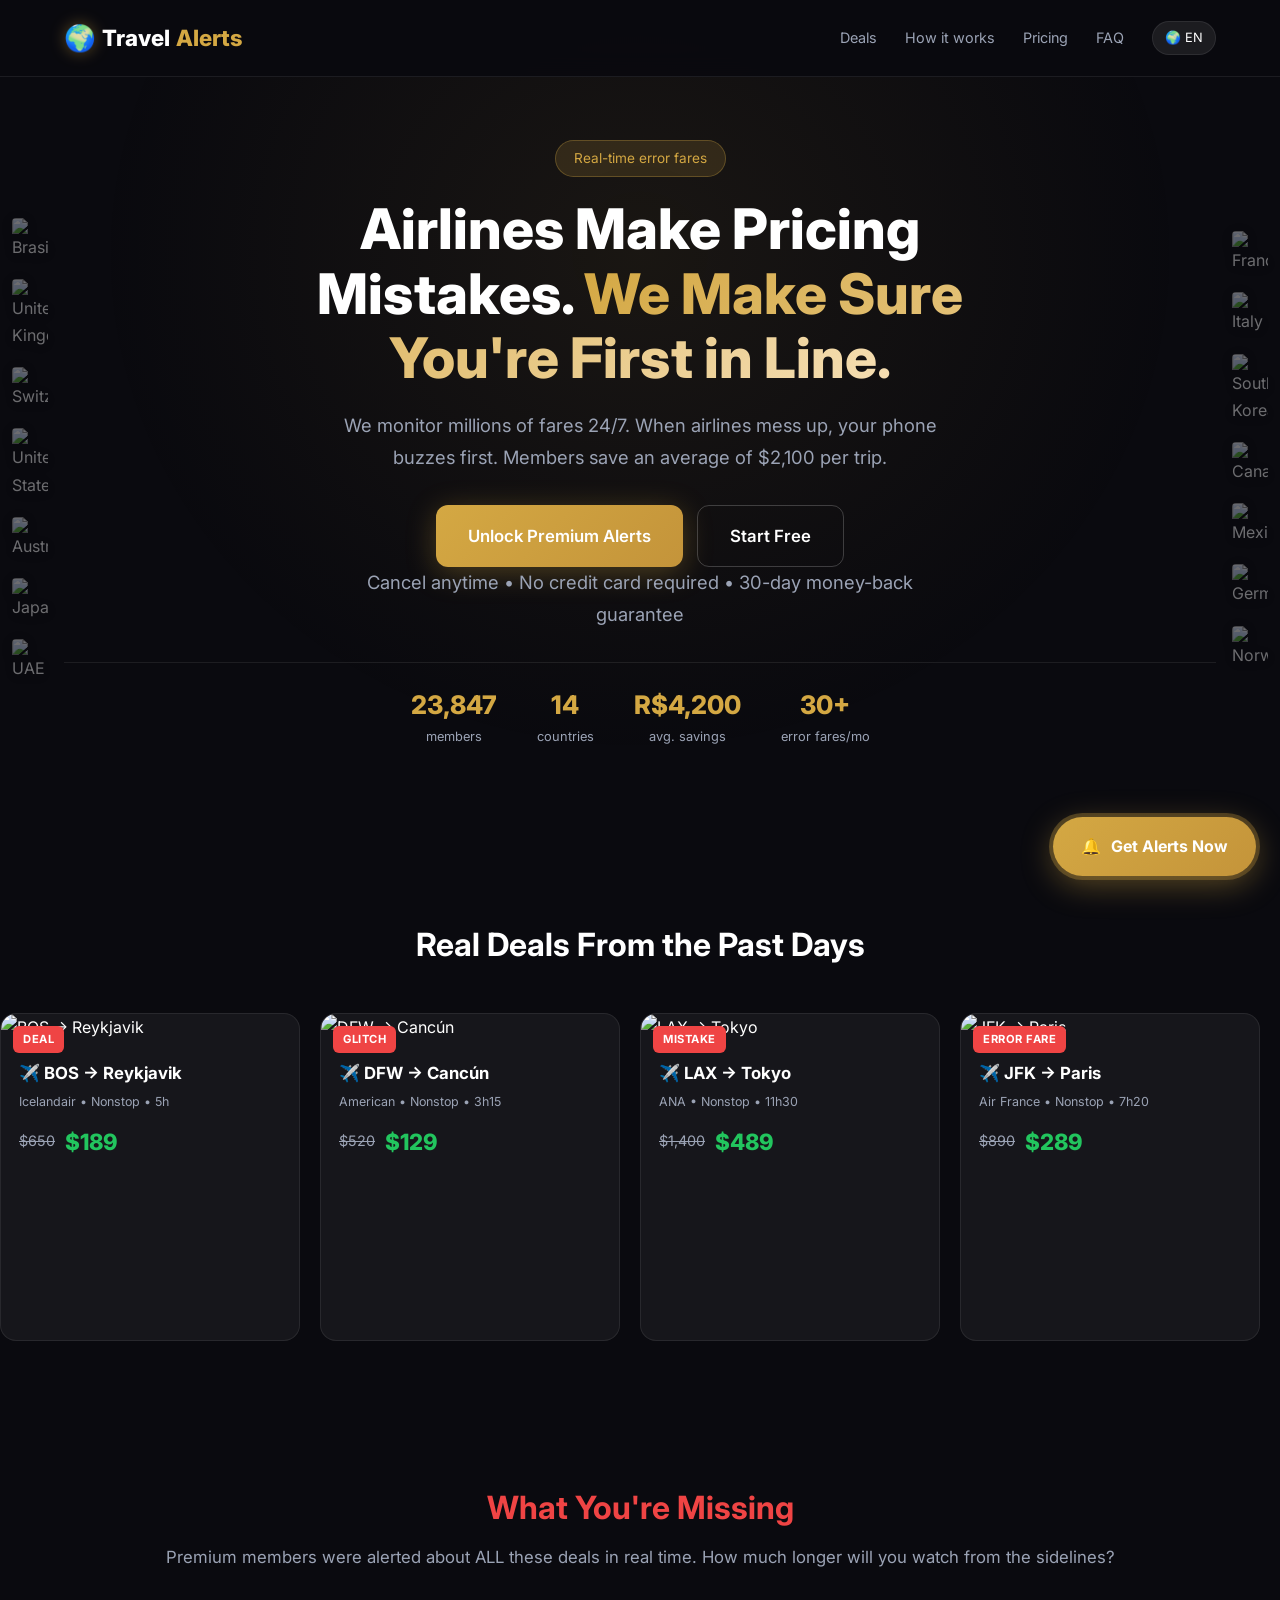
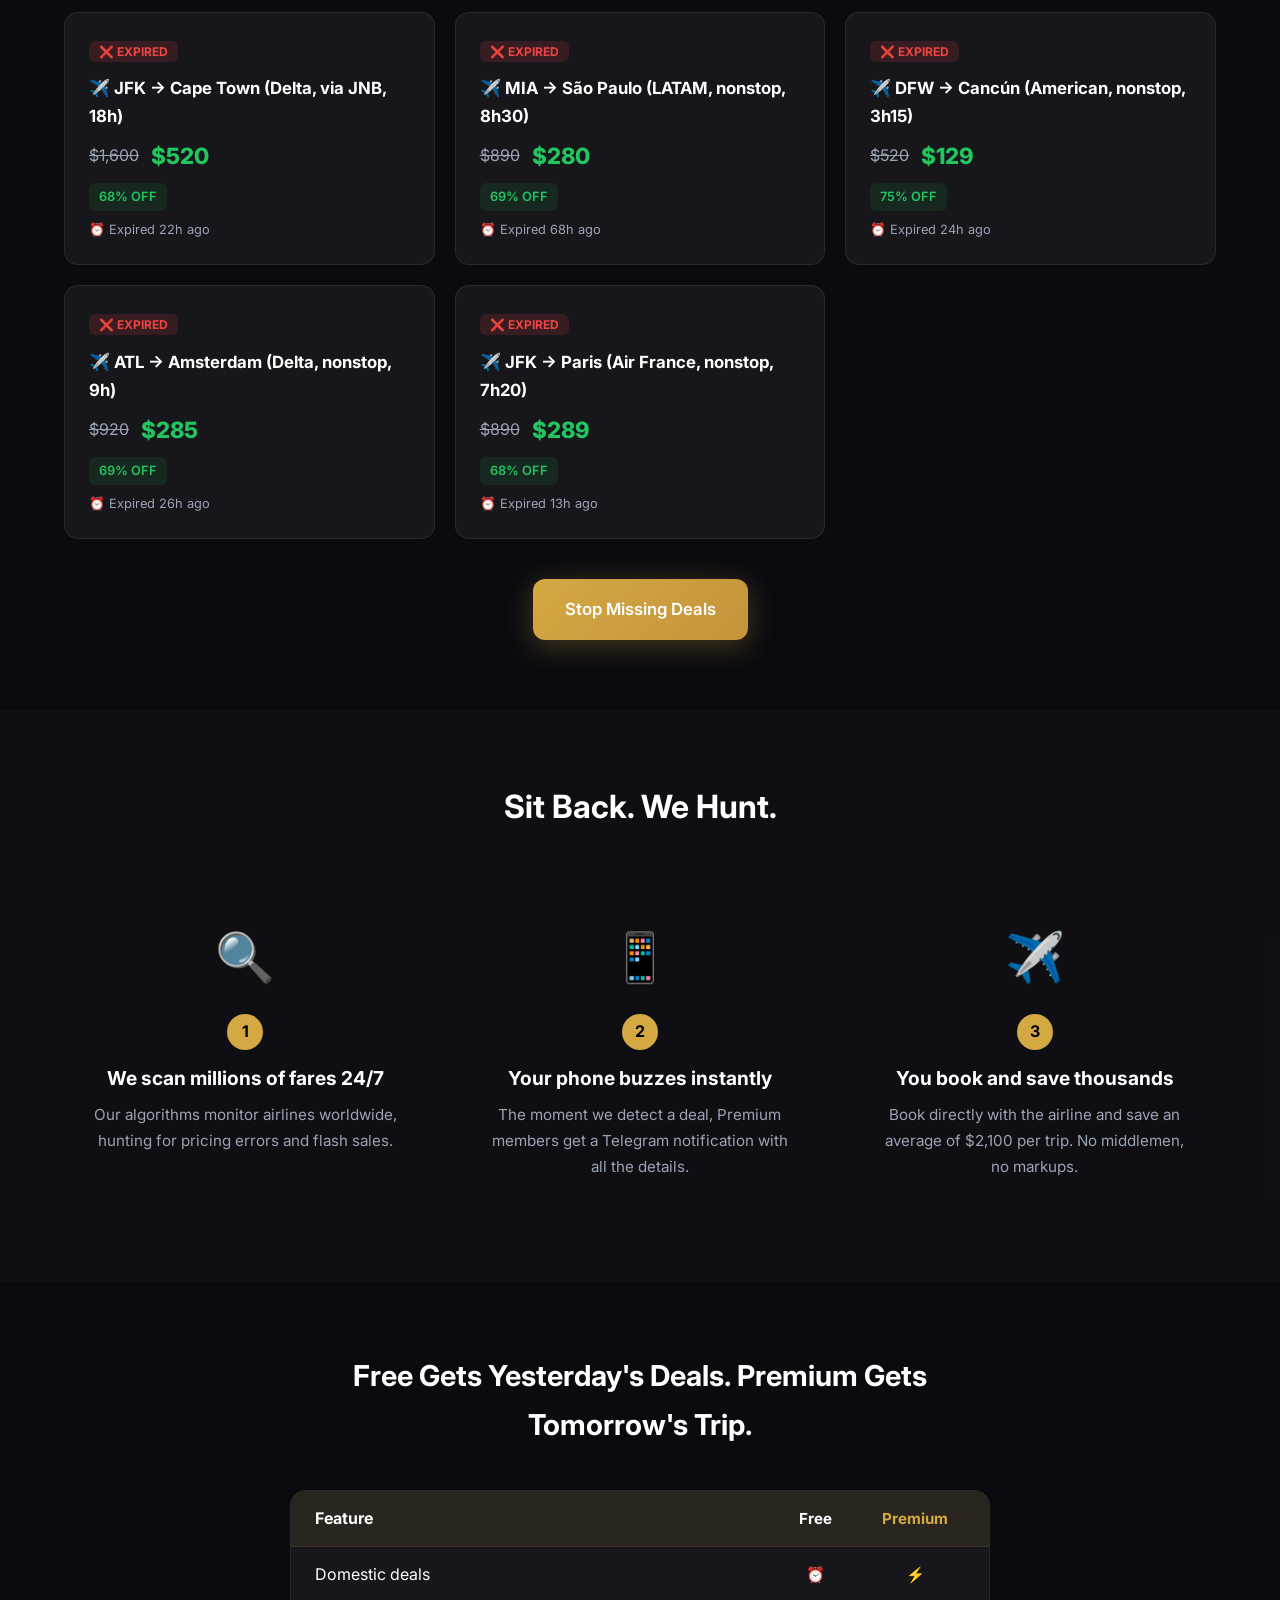
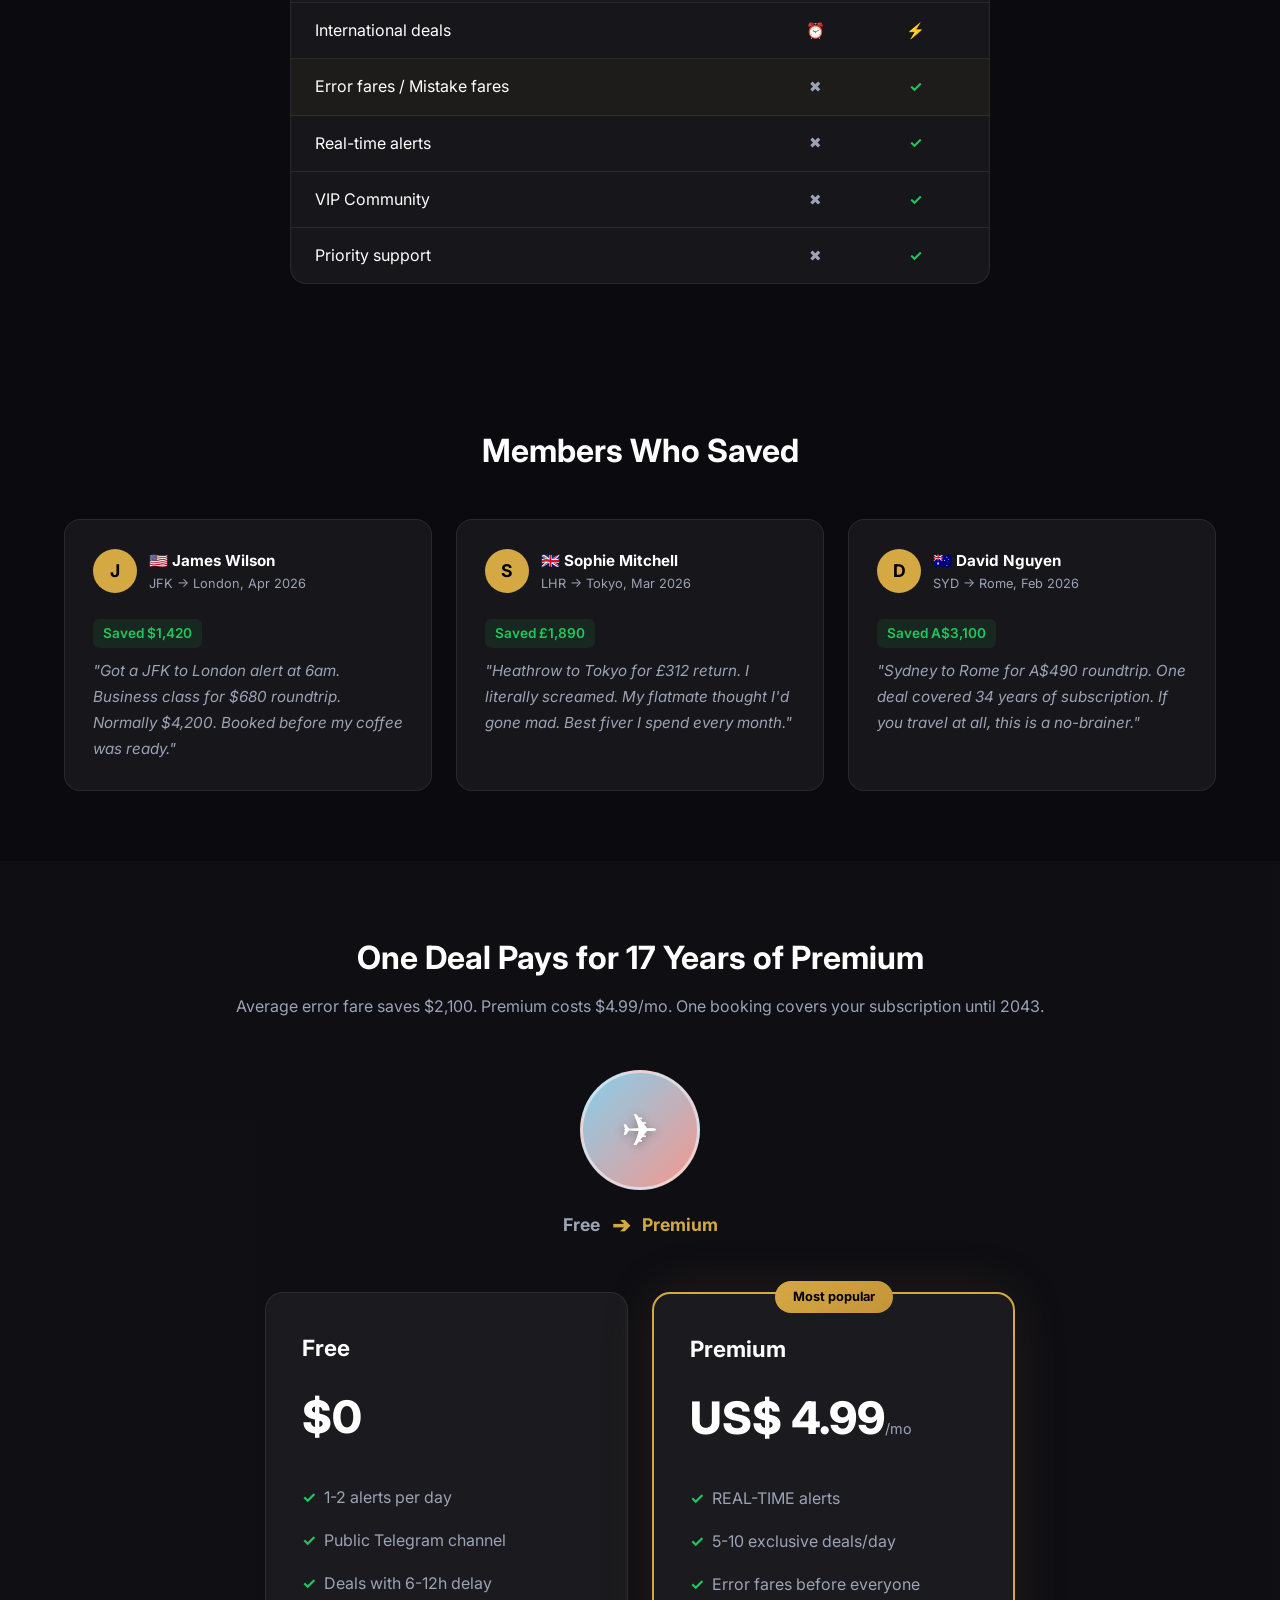
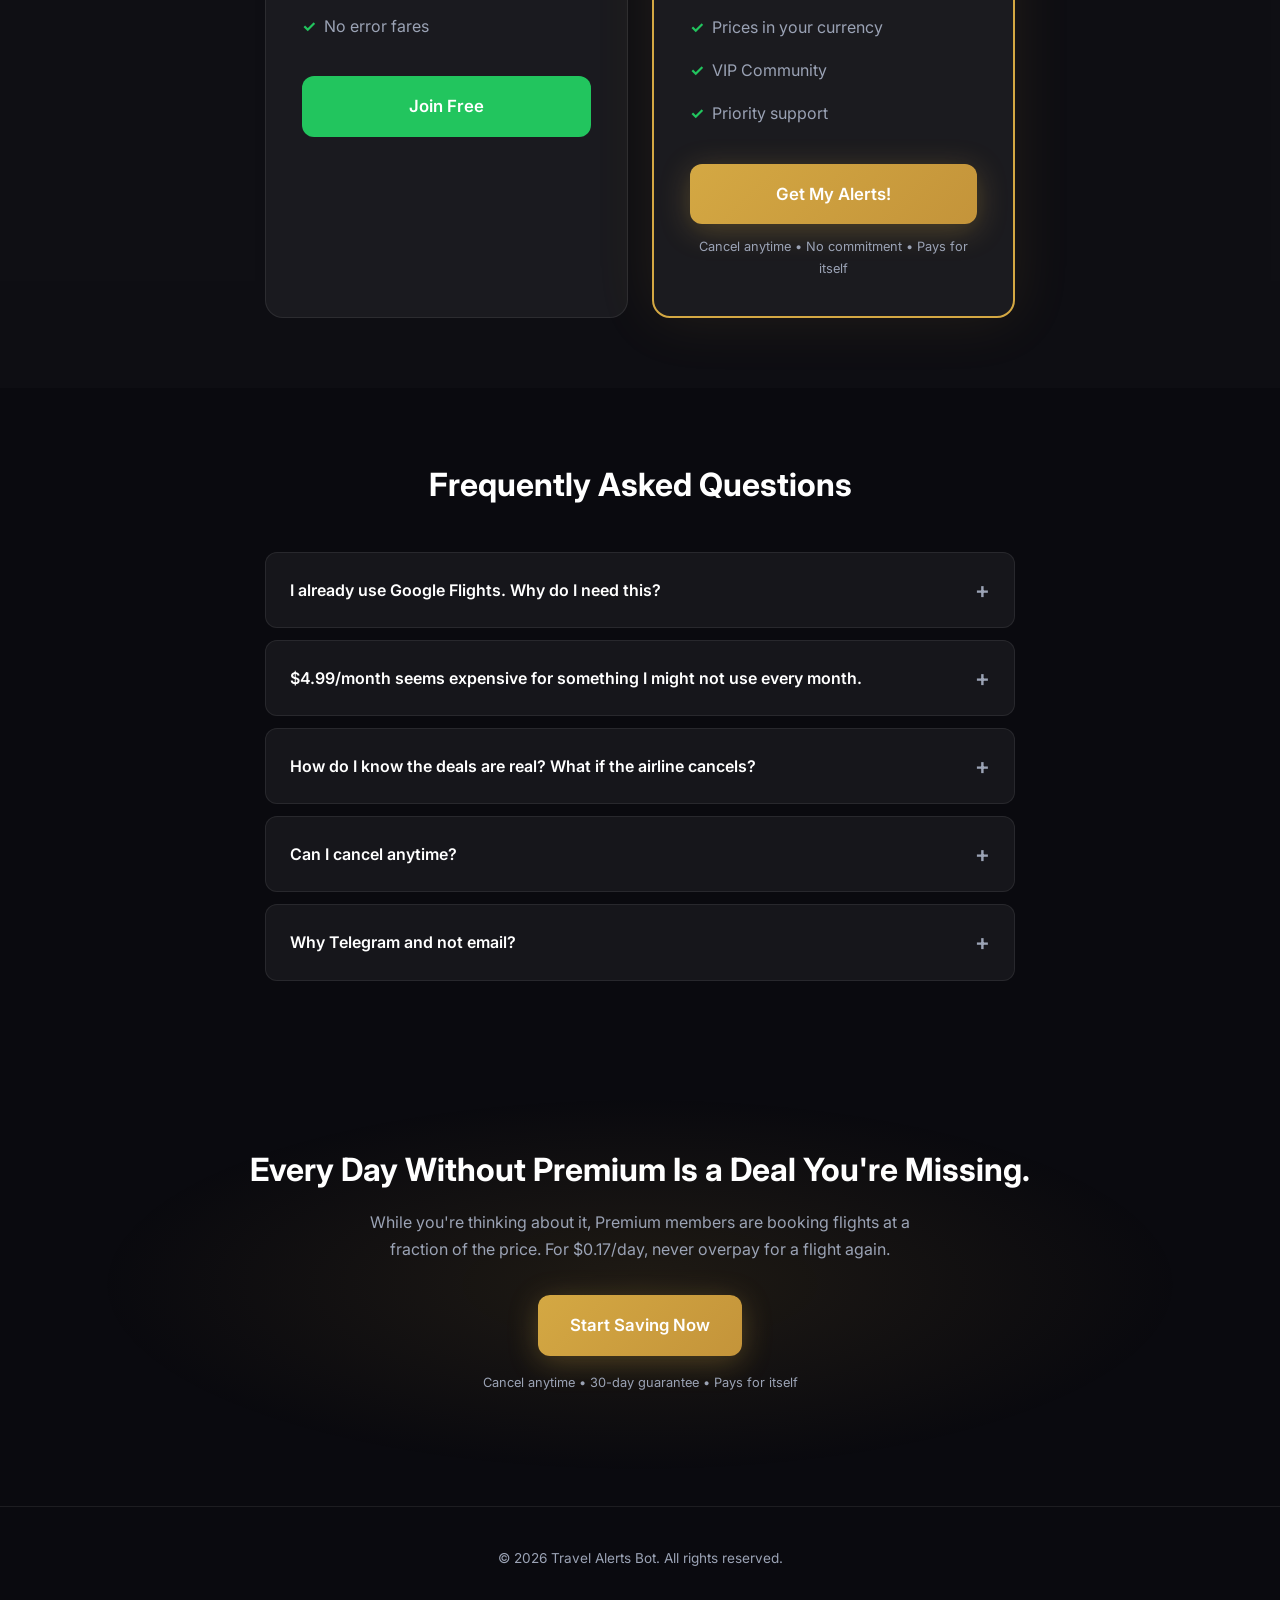
==== index.html @ e2f1ec05 "feat: animated globe logo + massive random deal pool (near-infinite variations) - Add spinning globe" ====
<!DOCTYPE html>
<html lang="en">
<head>
  <meta charset="UTF-8">
  <meta name="viewport" content="width=device-width, initial-scale=1.0">
  <title>TravelAlerts - Error Fares & Cheap Flights | Save up to 90%</title>
  <meta name="description" content="Get instant alerts for airline error fares and pricing mistakes. Save up to 90% on international flights. Join 23,847 smart travelers.">
  <!-- Open Graph -->
  <meta property="og:title" content="TravelAlerts - Error Fares & Cheap Flights">
  <meta property="og:description" content="Get instant alerts for airline error fares. Save up to 90% on international flights.">
  <meta property="og:type" content="website">
  <meta property="og:url" content="https://site-alertas-viagem.vercel.app">
  <!-- Twitter Card -->
  <meta name="twitter:card" content="summary">
  <meta name="twitter:title" content="TravelAlerts - Error Fares & Cheap Flights">
  <meta name="twitter:description" content="Get instant alerts for airline error fares. Save up to 90% on international flights.">
  <link rel="icon" type="image/svg+xml" href="data:image/svg+xml,<svg xmlns='http://www.w3.org/2000/svg' viewBox='0 0 100 100'><text y='.9em' font-size='90'>✈️</text></svg>">
  <link rel="preconnect" href="https://fonts.googleapis.com">
  <link href="https://fonts.googleapis.com/css2?family=Inter:wght@400;600;700;800&display=swap" rel="stylesheet">
  <link rel="stylesheet" href="/css/style.css">
</head>
<body>

  <!-- BG SLIDESHOW -->
  <div class="bg-slideshow" id="bg-slideshow">
    <div class="bg-slide active" style="background-image:url('https://images.unsplash.com/photo-1502602898657-3e91760cbb34?w=1200&q=60')"></div>
    <div class="bg-slide" style="background-image:url('https://images.unsplash.com/photo-1537996194471-e657df975ab4?w=1200&q=60')"></div>
    <div class="bg-slide" style="background-image:url('https://images.unsplash.com/photo-1518548419970-58e3b4079ab2?w=1200&q=60')"></div>
    <div class="bg-slide" style="background-image:url('https://images.unsplash.com/photo-1493976040374-85c8e12f0c0e?w=1200&q=60')"></div>
    <div class="bg-slide" style="background-image:url('https://images.unsplash.com/photo-1508009603885-50cf7c579365?w=1200&q=60')"></div>
    <div class="bg-slide" style="background-image:url('https://images.unsplash.com/photo-1555881400-74d7acaacd8b?w=1200&q=60')"></div>
  </div>

  <!-- FLOATING FLAGS LEFT -->
  <div class="floating-flags">
    <img class="flag-float" src="https://flagcdn.com/w40/br.png" alt="Brasil" title="Brasil">
    <img class="flag-float" src="https://flagcdn.com/w40/gb.png" alt="United Kingdom" title="United Kingdom">
    <img class="flag-float" src="https://flagcdn.com/w40/ch.png" alt="Switzerland" title="Switzerland">
    <img class="flag-float" src="https://flagcdn.com/w40/us.png" alt="United States" title="United States">
    <img class="flag-float" src="https://flagcdn.com/w40/au.png" alt="Australia" title="Australia">
    <img class="flag-float" src="https://flagcdn.com/w40/jp.png" alt="Japan" title="Japan">
    <img class="flag-float" src="https://flagcdn.com/w40/ae.png" alt="UAE" title="UAE">
  </div>
  <!-- FLOATING FLAGS RIGHT -->
  <div class="floating-flags-right">
    <img class="flag-float" src="https://flagcdn.com/w40/fr.png" alt="France" title="France">
    <img class="flag-float" src="https://flagcdn.com/w40/it.png" alt="Italy" title="Italy">
    <img class="flag-float" src="https://flagcdn.com/w40/kr.png" alt="South Korea" title="South Korea">
    <img class="flag-float" src="https://flagcdn.com/w40/ca.png" alt="Canada" title="Canada">
    <img class="flag-float" src="https://flagcdn.com/w40/mx.png" alt="Mexico" title="Mexico">
    <img class="flag-float" src="https://flagcdn.com/w40/de.png" alt="Germany" title="Germany">
    <img class="flag-float" src="https://flagcdn.com/w40/no.png" alt="Norway" title="Norway">
  </div>

  <!-- PULSING CTA BUTTON (fixed) -->
  <a href="https://buy.stripe.com/test_5kQaEQ26X0bF6jFesh4Vy00" target="_blank" class="pulsing-cta" id="pulsing-cta">&#x1F514; <span id="pulse-text">Get Alerts Now</span></a>

  <!-- HEADER -->
  <header>
    <div class="container header-inner">
      <div class="logo"><span class="logo-globe">&#x1F30D;</span> Travel<span>Alerts</span></div>
      <nav class="nav-links">
        <a href="#deals">Deals</a>
        <a href="#how">How it works</a>
        <a href="#pricing">Pricing</a>
        <a href="#faq">FAQ</a>
        <span class="lang-badge" id="lang-badge">EN</span>
      </nav>
    </div>
  </header>

  <!-- HERO -->
  <section class="hero">
    <div class="container">
      <span class="hero-badge" id="hero-tag">Real-time error fares</span>
      <h1 id="hero-title">Airlines Make Pricing Mistakes. <span class="highlight">We Make Sure You're First in Line.</span></h1>
      <p id="hero-desc">We monitor millions of fares 24/7. When airlines mess up, your phone buzzes first.</p>
      <div class="hero-buttons">
        <a href="#pricing" class="btn btn-cta" id="btn-premium">Unlock Premium Alerts</a>
        <a href="https://t.me/passagensbaratasb" target="_blank" class="btn btn-outline" id="btn-free">Start Free</a>
      </div>
      <p class="hero-micro" id="hero-micro">Cancel anytime &bull; No credit card required &bull; 30-day guarantee</p>
      <div class="proof-bar">
        <div class="proof-item"><div class="proof-number">23,847</div><div class="proof-label" id="proof1-l">members</div></div>
        <div class="proof-item"><div class="proof-number">14</div><div class="proof-label" id="proof2-l">countries</div></div>
        <div class="proof-item"><div class="proof-number">R$4,200</div><div class="proof-label" id="proof3-l">avg. savings</div></div>
        <div class="proof-item"><div class="proof-number">30+</div><div class="proof-label" id="proof4-l">error fares/mo</div></div>
      </div>
    </div>
  </section>

  <!-- CAROUSEL / ROLETA DE DEALS -->
  <section class="carousel-section" id="deals">
    <div class="container">
      <h2 id="dest-title">Real Deals From the Past Days</h2>
    </div>
    <div class="carousel-track" id="carousel-track">
      <!-- Populated by JS -->
    </div>
  </section>

  <!-- FOMO - EXPIRED DEALS -->
  <section class="fomo" id="fomo">
    <div class="container">
      <h2 id="fomo-title">What You're Missing</h2>
      <p class="subtitle" id="fomo-sub">Premium members were alerted about ALL these deals.</p>
      <div class="fomo-grid" id="fomo-grid"></div>
      <div class="fomo-cta">
        <a href="#pricing" class="btn btn-cta" id="fomo-cta">Stop Missing Deals</a>
      </div>
    </div>
  </section>

  <!-- HOW IT WORKS -->
  <section class="how" id="how">
    <div class="container">
      <h2 id="how-title">Sit Back. We Hunt.</h2>
      <div class="steps">
        <div class="step">
          <div class="step-icon">&#x1F50D;</div>
          <div class="step-num">1</div>
          <h3 id="step1t">We scan millions of fares 24/7</h3>
          <p id="step1d">Our algorithms monitor airlines worldwide.</p>
        </div>
        <div class="step">
          <div class="step-icon">&#x1F4F1;</div>
          <div class="step-num">2</div>
          <h3 id="step2t">Your phone buzzes instantly</h3>
          <p id="step2d">Premium members get a Telegram notification.</p>
        </div>
        <div class="step">
          <div class="step-icon">&#x2708;&#xFE0F;</div>
          <div class="step-num">3</div>
          <h3 id="step3t">You book and save thousands</h3>
          <p id="step3d">Book directly with the airline.</p>
        </div>
      </div>
    </div>
  </section>

  <!-- FREE vs PREMIUM -->
  <section class="compare">
    <div class="container">
      <h2 id="comp-title">Free Gets Yesterday's Deals. Premium Gets Tomorrow's Trip.</h2>
      <div class="compare-table">
        <div class="compare-row compare-header">
          <div>Feature</div>
          <div class="col-free" id="comp-free">Free</div>
          <div class="col-prem" id="comp-prem">Premium</div>
        </div>
        <div class="compare-row"><div id="comp1">Domestic deals</div><div class="col-free">&#x23F0;</div><div class="col-prem check">&#x26A1;</div></div>
        <div class="compare-row"><div id="comp2">International deals</div><div class="col-free">&#x23F0;</div><div class="col-prem check">&#x26A1;</div></div>
        <div class="compare-row feature-highlight"><div id="comp3">Error fares</div><div class="col-free cross">&#x2716;</div><div class="col-prem check">&#x2713;</div></div>
        <div class="compare-row"><div id="comp4">Real-time alerts</div><div class="col-free cross">&#x2716;</div><div class="col-prem check">&#x2713;</div></div>
        <div class="compare-row"><div id="comp5">VIP Community</div><div class="col-free cross">&#x2716;</div><div class="col-prem check">&#x2713;</div></div>
        <div class="compare-row"><div id="comp6">Priority support</div><div class="col-free cross">&#x2716;</div><div class="col-prem check">&#x2713;</div></div>
      </div>
    </div>
  </section>

  <!-- TESTIMONIALS -->
  <section class="testimonials">
    <div class="container">
      <h2 id="test-title">Members Who Saved</h2>
      <div class="test-grid">
        <div class="test-card">
          <div class="test-header">
            <div class="test-avatar">M</div>
            <div><div class="test-name" id="t1name">Marina Costa</div><div class="test-route" id="t1route">GRU > Lisbon</div></div>
          </div>
          <span class="test-saved" id="t1saved">Saved R$2,850</span>
          <p class="test-quote" id="t1quote">"Best R$19.90 I've ever spent."</p>
        </div>
        <div class="test-card">
          <div class="test-header">
            <div class="test-avatar">R</div>
            <div><div class="test-name" id="t2name">Rafael Oliveira</div><div class="test-route" id="t2route">GIG > Paris</div></div>
          </div>
          <span class="test-saved" id="t2saved">Saved R$4,310</span>
          <p class="test-quote" id="t2quote">"My wife thought it was a scam until we boarded."</p>
        </div>
        <div class="test-card">
          <div class="test-header">
            <div class="test-avatar">J</div>
            <div><div class="test-name" id="t3name">Juliana Santos</div><div class="test-route" id="t3route">BSB > Tokyo</div></div>
          </div>
          <span class="test-saved" id="t3saved">Saved R$6,700</span>
          <p class="test-quote" id="t3quote">"One deal paid for 28 years of subscription."</p>
        </div>
      </div>
    </div>
  </section>

  <!-- PRICING -->
  <section class="pricing" id="pricing">
    <div class="container">
      <h2 id="pricing-title">One Deal Pays for 17 Years of Premium</h2>
      <p class="subtitle" id="pricing-sub">Average error fare saves $2,100. One booking covers your subscription until 2043.</p>
      <!-- Logo Transition Animation -->
      <div class="logo-transition-wrapper">
        <div class="logo-transition">
          <div class="logo-circle logo-free">
            <div class="logo-icon">&#9992;</div>
          </div>
          <div class="logo-circle logo-premium">
            <div class="logo-icon">&#9992;</div>
            <div class="logo-crown">&#128081;</div>
          </div>
        </div>
        <div class="logo-transition-text">
          <span class="lt-free" id="lt-free">Free</span>
          <span class="lt-arrow">&#10132;</span>
          <span class="lt-premium" id="lt-premium">Premium</span>
        </div>
      </div>

      <div class="pricing-grid">
        <div class="price-card">
          <h3 id="free-name">Free</h3>
          <div class="price-amount" id="free-price">$0</div>
          <ul class="price-features free-features">
            <li>1-2 alerts per day</li><li>Public Telegram channel</li><li>Deals with 6-12h delay</li><li>No error fares</li>
          </ul>
          <a href="https://t.me/passagensbaratasb" target="_blank" class="btn btn-success" id="free-cta" style="width:100%;justify-content:center">Join Free</a>
        </div>
        <div class="price-card popular">
          <span class="popular-badge" id="prem-badge">Most popular</span>
          <h3 id="prem-name">Premium</h3>
          <div class="price-amount" id="prem-price">$4.99<small>/mo</small></div>
          <ul class="price-features prem-features">
            <li>REAL-TIME alerts</li><li>5-10 exclusive deals/day</li><li>Error fares before everyone</li>
            <li>Prices in your currency</li><li>VIP Community</li><li>Priority support</li>
          </ul>
          <a href="https://buy.stripe.com/test_5kQaEQ26X0bF6jFesh4Vy00" target="_blank" class="btn btn-cta" id="prem-cta" style="width:100%;justify-content:center">Get My Alerts!</a>
          <p class="price-micro" id="prem-micro">Cancel anytime &bull; No commitment &bull; Pays for itself</p>
        </div>
      </div>
    </div>
  </section>

  <!-- FAQ -->
  <section class="faq" id="faq">
    <div class="container">
      <h2 id="faq-title">Frequently Asked Questions</h2>
      <div class="faq-list">
        <div class="faq-item"><div class="faq-q" id="faq1q">I already use Google Flights. Why do I need this?</div><div class="faq-a" id="faq1a"></div></div>
        <div class="faq-item"><div class="faq-q" id="faq2q">$4.99/month seems expensive.</div><div class="faq-a" id="faq2a"></div></div>
        <div class="faq-item"><div class="faq-q" id="faq3q">How do I know the deals are real?</div><div class="faq-a" id="faq3a"></div></div>
        <div class="faq-item"><div class="faq-q" id="faq4q">Can I cancel anytime?</div><div class="faq-a" id="faq4a"></div></div>
        <div class="faq-item"><div class="faq-q" id="faq5q">Why Telegram?</div><div class="faq-a" id="faq5a"></div></div>
      </div>
    </div>
  </section>

  <!-- FINAL CTA -->
  <section class="final-cta">
    <div class="container">
      <h2 id="final-title">Every Day Without Premium Is a Deal You're Missing.</h2>
      <p id="final-desc">While you're thinking about it, Premium members are booking flights at a fraction of the price.</p>
      <a href="#pricing" class="btn btn-cta" id="final-cta">Start Saving Now</a>
      <p class="final-micro" id="final-micro">Cancel anytime &bull; 30-day guarantee &bull; Pays for itself</p>
    </div>
  </section>

  <!-- FOOTER -->
  <footer>
    <div class="container">
      <p id="footer-text">&copy; 2026 Travel Alerts Bot. All rights reserved.</p>
    </div>
  </footer>

  <script src="/js/i18n.js"></script>
  <script>
    // Background slideshow - muda a cada 15 segundos
    (function() {
      const slides = document.querySelectorAll('.bg-slide');
      let current = 0;
      setInterval(() => {
        slides[current].classList.remove('active');
        current = (current + 1) % slides.length;
        slides[current].classList.add('active');
      }, 15000);
    })();
  </script>
</body>
</html>
---- css/style.css ----
* { margin: 0; padding: 0; box-sizing: border-box; }

:root {
  --brand: #1A2B4A;
  --turquoise: #00B4D8;
  --cta: #FF6B2B;
  --cta-hover: #E85A1B;
  --urgent: #EF4444;
  --gold: #D4A843;
  --gold-light: #F5DEB3;
  --success: #22C55E;
  --text: #FFFFFF;
  --text-muted: #9BA3B5;
  --bg: #0A0A0F;
  --bg-card: rgba(255,255,255,0.05);
  --border: rgba(255,255,255,0.08);
}

body {
  font-family: 'Inter', -apple-system, BlinkMacSystemFont, sans-serif;
  background: var(--bg);
  color: var(--text);
  line-height: 1.7;
  overflow-x: hidden;
}

a { color: var(--turquoise); text-decoration: none; }
.container { max-width: 1200px; margin: 0 auto; padding: 0 24px; }

/* === HEADER === */
header {
  padding: 16px 0; position: fixed; width: 100%; top: 0; z-index: 100;
  background: rgba(10,10,15,0.95); backdrop-filter: blur(12px);
  border-bottom: 1px solid var(--border);
}
.header-inner { display: flex; justify-content: space-between; align-items: center; }
.logo { font-size: 1.4rem; font-weight: 800; color: #fff; display: flex; align-items: center; gap: 6px; }
.logo span { color: var(--gold); }
.logo-globe {
  font-size: 1.6rem; display: inline-block;
  animation: spinGlobe 8s linear infinite;
  filter: drop-shadow(0 0 8px rgba(212,168,67,0.4));
}
@keyframes spinGlobe {
  0% { transform: rotateY(0deg); }
  100% { transform: rotateY(360deg); }
}
.nav-links { display: flex; gap: 28px; align-items: center; }
.nav-links a { color: var(--text-muted); font-size: 0.9rem; transition: color 0.3s; }
.nav-links a:hover { color: #fff; }
.lang-badge {
  background: rgba(255,255,255,0.08); border: 1px solid var(--border);
  padding: 5px 12px; border-radius: 20px; font-size: 0.8rem; color: #fff; cursor: pointer;
}

/* === FLOATING FLAGS === */
.floating-flags {
  position: fixed; left: 0; top: 0; width: 60px; height: 100vh;
  display: flex; flex-direction: column; align-items: center;
  justify-content: center; gap: 18px; z-index: 50; pointer-events: none;
}
.floating-flags-right {
  position: fixed; right: 0; top: 0; width: 60px; height: 100vh;
  display: flex; flex-direction: column; align-items: center;
  justify-content: center; gap: 18px; z-index: 50; pointer-events: none;
}
.flag-float {
  width: 36px; height: auto; border-radius: 4px;
  opacity: 0.4; animation: floatFlag 6s ease-in-out infinite;
  filter: drop-shadow(0 2px 6px rgba(0,0,0,0.4));
}
.flag-float:nth-child(odd) { animation-delay: -3s; }
.flag-float:nth-child(3n) { animation-delay: -1.5s; }

@keyframes floatFlag {
  0%, 100% { transform: translateY(0) rotate(-5deg); opacity: 0.25; }
  50% { transform: translateY(-12px) rotate(5deg); opacity: 0.45; }
}

/* === HERO === */
.hero {
  padding: 140px 0 80px; text-align: center; position: relative;
  background: radial-gradient(ellipse at 50% 30%, rgba(212,168,67,0.08) 0%, transparent 60%);
}
.hero-badge {
  display: inline-block; background: rgba(212,168,67,0.15);
  border: 1px solid rgba(212,168,67,0.3); padding: 6px 18px;
  border-radius: 50px; font-size: 0.85rem; color: var(--gold); margin-bottom: 20px;
}
.hero h1 {
  font-size: clamp(2rem, 5vw, 3.5rem); font-weight: 800; line-height: 1.15;
  margin-bottom: 20px; max-width: 800px; margin-left: auto; margin-right: auto;
}
.hero h1 .highlight {
  background: linear-gradient(135deg, var(--gold), var(--gold-light));
  -webkit-background-clip: text; -webkit-text-fill-color: transparent;
}
.hero p { font-size: 1.15rem; color: var(--text-muted); max-width: 620px; margin: 0 auto 32px; }
.hero-buttons { display: flex; gap: 14px; justify-content: center; flex-wrap: wrap; }
.hero-micro { color: rgba(255,255,255,0.35); font-size: 0.8rem; margin-top: 16px; }

/* === BUTTONS === */
.btn {
  padding: 16px 32px; border-radius: 12px; font-size: 1.05rem; font-weight: 600;
  border: none; cursor: pointer; transition: all 0.3s; display: inline-flex;
  align-items: center; gap: 8px; text-decoration: none;
}
.btn-cta {
  background: linear-gradient(135deg, var(--gold), #C4943A); color: #fff;
  box-shadow: 0 6px 30px rgba(212,168,67,0.3);
}
.btn-cta:hover { transform: translateY(-2px); box-shadow: 0 10px 40px rgba(212,168,67,0.4); }
.btn-outline { background: transparent; color: #fff; border: 1.5px solid rgba(255,255,255,0.2); }
.btn-outline:hover { border-color: var(--gold); color: var(--gold); }
.btn-success { background: var(--success); color: #fff; }

/* === PULSING CTA (fixed bottom) === */
.pulsing-cta {
  position: fixed; bottom: 24px; right: 24px; z-index: 200;
  background: linear-gradient(135deg, var(--gold), #C4943A); color: #fff;
  padding: 16px 28px; border-radius: 50px; font-size: 1rem; font-weight: 700;
  text-decoration: none; display: flex; align-items: center; gap: 10px;
  box-shadow: 0 8px 32px rgba(212,168,67,0.4);
  animation: pulse 2s ease-in-out infinite;
}
.pulsing-cta::before {
  content: ''; position: absolute; inset: -4px; border-radius: 54px;
  background: linear-gradient(135deg, var(--gold), #C4943A); opacity: 0.3;
  animation: pulseRing 2s ease-in-out infinite; z-index: -1;
}

@keyframes pulse {
  0%, 100% { transform: scale(1); }
  50% { transform: scale(1.05); }
}
@keyframes pulseRing {
  0%, 100% { transform: scale(1); opacity: 0.3; }
  50% { transform: scale(1.15); opacity: 0; }
}

/* === PROOF BAR === */
.proof-bar {
  display: flex; justify-content: center; gap: 40px; flex-wrap: wrap;
  padding: 20px 0; margin-top: 32px; border-top: 1px solid var(--border);
}
.proof-item { text-align: center; }
.proof-number { font-size: 1.6rem; font-weight: 800; color: var(--gold); }
.proof-label { font-size: 0.8rem; color: var(--text-muted); }

/* === CAROUSEL / ROLETA === */
.carousel-section { padding: 70px 0; overflow: hidden; }
.carousel-section h2 { text-align: center; font-size: 2rem; margin-bottom: 40px; }
.carousel-track {
  display: flex; gap: 20px; animation: scroll 30s linear infinite;
  width: max-content;
}
.carousel-track:hover { animation-play-state: paused; }

@keyframes scroll {
  0% { transform: translateX(0); }
  100% { transform: translateX(-50%); }
}

.deal-slide {
  flex-shrink: 0; width: 300px; border-radius: 16px; overflow: hidden;
  background: var(--bg-card); border: 1px solid var(--border);
  transition: transform 0.3s, box-shadow 0.3s;
}
.deal-slide:hover { transform: translateY(-8px) scale(1.02); box-shadow: 0 20px 60px rgba(212,168,67,0.15); }
.deal-slide img { width: 100%; height: 180px; object-fit: cover; }
.deal-slide-info { padding: 18px; }
.deal-slide-route { font-weight: 700; font-size: 1.05rem; margin-bottom: 4px; }
.deal-slide-sub { color: var(--text-muted); font-size: 0.78rem; margin-bottom: 10px; }
.deal-slide-prices { display: flex; align-items: center; gap: 10px; }
.deal-slide-original { text-decoration: line-through; color: var(--text-muted); font-size: 0.9rem; }
.deal-slide-deal { font-size: 1.4rem; font-weight: 800; color: var(--success); }
.deal-slide-tag {
  position: absolute; top: 12px; left: 12px; z-index: 2;
  background: var(--urgent); color: #fff; padding: 4px 10px;
  border-radius: 6px; font-size: 0.7rem; font-weight: 700; letter-spacing: 0.5px;
}
.deal-slide { position: relative; }

/* === FOMO === */
.fomo { padding: 70px 0; }
.fomo h2 { text-align: center; font-size: 2rem; margin-bottom: 8px; color: var(--urgent); }
.fomo .subtitle { text-align: center; color: var(--text-muted); margin-bottom: 40px; font-size: 1.05rem; }
.fomo-grid { display: grid; grid-template-columns: repeat(auto-fit, minmax(280px, 1fr)); gap: 20px; }
.fomo-card {
  background: var(--bg-card); border: 1px solid var(--border); border-radius: 14px;
  padding: 24px; position: relative;
}
.expired-badge {
  background: rgba(239,68,68,0.15); color: var(--urgent); padding: 3px 10px;
  border-radius: 6px; font-size: 0.75rem; font-weight: 700;
}
.fomo-route { font-size: 1.05rem; font-weight: 700; margin: 10px 0 6px; }
.fomo-prices { display: flex; align-items: center; gap: 12px; }
.fomo-original { text-decoration: line-through; color: var(--text-muted); }
.fomo-deal { font-size: 1.4rem; font-weight: 800; color: var(--success); }
.fomo-savings {
  background: rgba(34,197,94,0.1); color: var(--success); padding: 3px 10px;
  border-radius: 6px; font-size: 0.8rem; font-weight: 600; display: inline-block; margin-top: 8px;
}
.fomo-time { color: var(--text-muted); font-size: 0.8rem; margin-top: 8px; }
.fomo-cta { text-align: center; margin-top: 40px; }

/* === HOW IT WORKS === */
.how { padding: 70px 0; background: rgba(255,255,255,0.02); }
.how h2 { text-align: center; font-size: 2rem; margin-bottom: 50px; }
.steps { display: grid; grid-template-columns: repeat(auto-fit, minmax(280px, 1fr)); gap: 32px; }
.step { text-align: center; padding: 32px 24px; }
.step-icon { font-size: 3rem; margin-bottom: 16px; }
.step-num {
  display: inline-flex; align-items: center; justify-content: center;
  width: 36px; height: 36px; border-radius: 50%;
  background: var(--gold); color: #000; font-weight: 700; margin-bottom: 12px;
}
.step h3 { font-size: 1.2rem; margin-bottom: 8px; }
.step p { color: var(--text-muted); font-size: 0.95rem; }

/* === COMPARE TABLE === */
.compare { padding: 70px 0; }
.compare h2 { text-align: center; font-size: 1.8rem; margin-bottom: 40px; max-width: 700px; margin-left: auto; margin-right: auto; }
.compare-table {
  max-width: 700px; margin: 0 auto; border-radius: 16px; overflow: hidden;
  border: 1px solid var(--border); background: var(--bg-card);
}
.compare-row {
  display: grid; grid-template-columns: 1fr 100px 100px;
  padding: 14px 24px; border-bottom: 1px solid var(--border); align-items: center;
}
.compare-row:last-child { border-bottom: none; }
.compare-header { background: rgba(212,168,67,0.1); font-weight: 700; }
.compare-header .col-prem { color: var(--gold); }
.compare-row .col-free, .compare-row .col-prem { text-align: center; font-size: 0.95rem; }
.check { color: var(--success); font-weight: bold; }
.cross { color: var(--text-muted); }
.feature-highlight { background: rgba(212,168,67,0.04); }

/* === TESTIMONIALS === */
.testimonials { padding: 70px 0; }
.testimonials h2 { text-align: center; font-size: 2rem; margin-bottom: 40px; }
.test-grid { display: grid; grid-template-columns: repeat(auto-fit, minmax(300px, 1fr)); gap: 24px; }
.test-card {
  background: var(--bg-card); border: 1px solid var(--border); border-radius: 16px; padding: 28px;
}
.test-header { display: flex; align-items: center; gap: 12px; margin-bottom: 14px; }
.test-avatar {
  width: 44px; height: 44px; border-radius: 50%; background: var(--gold);
  display: flex; align-items: center; justify-content: center; color: #000;
  font-weight: 700; font-size: 1.1rem;
}
.test-name { font-weight: 700; font-size: 0.95rem; }
.test-route { font-size: 0.8rem; color: var(--text-muted); }
.test-saved {
  background: rgba(34,197,94,0.1); color: var(--success); padding: 3px 10px;
  border-radius: 6px; font-size: 0.85rem; font-weight: 600; display: inline-block; margin: 10px 0;
}
.test-quote { color: var(--text-muted); font-size: 0.95rem; font-style: italic; }

/* === PRICING === */
.pricing { padding: 70px 0; background: rgba(255,255,255,0.02); }
.pricing h2 { text-align: center; font-size: 2rem; margin-bottom: 8px; }
.pricing .subtitle { text-align: center; color: var(--text-muted); margin-bottom: 50px; }
.pricing-grid {
  display: grid; grid-template-columns: repeat(auto-fit, minmax(300px, 1fr));
  gap: 24px; max-width: 750px; margin: 0 auto;
}
.price-card {
  background: var(--bg-card); border: 1px solid var(--border); border-radius: 18px;
  padding: 36px; position: relative; transition: all 0.3s;
}
.price-card:hover { transform: translateY(-4px); }
.price-card.popular { border: 2px solid var(--gold); box-shadow: 0 0 60px rgba(212,168,67,0.1); }
.popular-badge {
  position: absolute; top: -13px; left: 50%; transform: translateX(-50%);
  background: linear-gradient(135deg, var(--gold), #C4943A); color: #000;
  padding: 5px 18px; border-radius: 50px; font-size: 0.8rem; font-weight: 700;
}
.price-card h3 { font-size: 1.4rem; margin-bottom: 4px; }
.price-amount { font-size: 2.8rem; font-weight: 800; margin: 12px 0; }
.price-amount small { font-size: 0.9rem; color: var(--text-muted); font-weight: 400; }
.price-features { list-style: none; margin: 20px 0 28px; }
.price-features li {
  padding: 8px 0; color: var(--text-muted); display: flex; align-items: center; gap: 8px;
}
.price-features li::before { content: '\2713'; color: var(--success); font-weight: bold; }
.price-card .btn { width: 100%; justify-content: center; }
.price-micro { text-align: center; color: var(--text-muted); font-size: 0.8rem; margin-top: 12px; }

/* === FAQ === */
.faq { padding: 70px 0; }
.faq h2 { text-align: center; font-size: 2rem; margin-bottom: 40px; }
.faq-list { max-width: 750px; margin: 0 auto; }
.faq-item {
  border: 1px solid var(--border); border-radius: 12px;
  margin-bottom: 12px; background: var(--bg-card); overflow: hidden;
}
.faq-q {
  padding: 18px 24px; font-weight: 600; cursor: pointer;
  display: flex; justify-content: space-between; align-items: center;
}
.faq-q::after { content: '+'; font-size: 1.4rem; color: var(--text-muted); transition: transform 0.3s; }
.faq-item.open .faq-q::after { transform: rotate(45deg); }
.faq-a { padding: 0 24px 18px; color: var(--text-muted); font-size: 0.95rem; display: none; }
.faq-item.open .faq-a { display: block; }

/* === FINAL CTA === */
.final-cta {
  padding: 80px 0; text-align: center;
  background: radial-gradient(ellipse at 50% 50%, rgba(212,168,67,0.1) 0%, transparent 60%);
}
.final-cta h2 { font-size: 2rem; margin-bottom: 12px; }
.final-cta p { color: var(--text-muted); margin-bottom: 32px; max-width: 550px; margin-left: auto; margin-right: auto; }
.final-micro { color: rgba(255,255,255,0.3); font-size: 0.8rem; margin-top: 16px; }

/* === BG SLIDESHOW === */
.bg-slideshow {
  position: fixed; top: 0; left: 0; width: 100%; height: 100%; z-index: -1;
  overflow: hidden;
}
.bg-slide {
  position: absolute; top: 0; left: 0; width: 100%; height: 100%;
  background-size: cover; background-position: center;
  opacity: 0; transition: opacity 2s ease-in-out;
}
.bg-slide.active { opacity: 0.06; }

/* === LOGO TRANSITION FREE → PREMIUM === */
.logo-transition-wrapper {
  display: flex; flex-direction: column; align-items: center;
  margin: 0 auto 48px; gap: 16px;
}
.logo-transition {
  position: relative; width: 120px; height: 120px;
}
.logo-circle {
  position: absolute; inset: 0; border-radius: 50%;
  display: flex; align-items: center; justify-content: center;
  transition: opacity 1.5s ease;
}
.logo-free {
  background: linear-gradient(135deg, #87CEEB 0%, #F4978E 100%);
  border: 3px solid rgba(255,255,255,0.5);
  animation: logoSwap 6s ease-in-out infinite;
}
.logo-premium {
  background: linear-gradient(135deg, #1a1a2e 0%, #D4A843 100%);
  border: 3px solid var(--gold);
  opacity: 0;
  animation: logoSwapPremium 6s ease-in-out infinite;
  box-shadow: 0 0 30px rgba(212,168,67,0.4);
}
.logo-icon {
  font-size: 2.8rem; color: white;
  filter: drop-shadow(0 2px 4px rgba(0,0,0,0.3));
}
.logo-crown {
  position: absolute; top: -8px; left: 50%; transform: translateX(-50%);
  font-size: 1.4rem;
  filter: drop-shadow(0 2px 4px rgba(0,0,0,0.3));
}
.logo-transition-text {
  display: flex; align-items: center; gap: 12px; font-size: 1.1rem; font-weight: 700;
}
.lt-free {
  color: var(--text-muted); animation: ltFreeText 6s ease-in-out infinite;
}
.lt-arrow {
  color: var(--gold); font-size: 1.4rem; animation: ltArrow 6s ease-in-out infinite;
}
.lt-premium {
  color: var(--gold); animation: ltPremText 6s ease-in-out infinite;
}

@keyframes logoSwap {
  0%, 40% { opacity: 1; transform: scale(1); }
  50%, 90% { opacity: 0; transform: scale(0.8); }
  100% { opacity: 1; transform: scale(1); }
}
@keyframes logoSwapPremium {
  0%, 40% { opacity: 0; transform: scale(0.8); }
  50%, 90% { opacity: 1; transform: scale(1.05); }
  100% { opacity: 0; transform: scale(0.8); }
}
@keyframes ltFreeText {
  0%, 40% { opacity: 1; color: #87CEEB; }
  50%, 90% { opacity: 0.4; color: var(--text-muted); }
  100% { opacity: 1; color: #87CEEB; }
}
@keyframes ltPremText {
  0%, 40% { opacity: 0.4; color: var(--text-muted); }
  50%, 90% { opacity: 1; color: var(--gold); text-shadow: 0 0 10px rgba(212,168,67,0.5); }
  100% { opacity: 0.4; color: var(--text-muted); }
}
@keyframes ltArrow {
  0%, 45% { transform: translateX(0); }
  50% { transform: translateX(5px); }
  55%, 100% { transform: translateX(0); }
}

/* === FOOTER === */
footer {
  padding: 40px 0; border-top: 1px solid var(--border);
  text-align: center; font-size: 0.85rem; color: var(--text-muted);
}

/* === RESPONSIVE === */
@media (max-width: 768px) {
  .nav-links { display: none; }
  .hero { padding: 110px 0 60px; }
  .hero-buttons { flex-direction: column; align-items: center; }
  .btn { width: 100%; max-width: 340px; justify-content: center; }
  .proof-bar { gap: 20px; }
  .compare-row { grid-template-columns: 1fr 80px 80px; padding: 12px 16px; font-size: 0.85rem; }
  .floating-flags, .floating-flags-right { display: none; }
  .pulsing-cta { font-size: 0.85rem; padding: 12px 20px; bottom: 16px; right: 16px; }
  .deal-slide { width: 260px; }
}
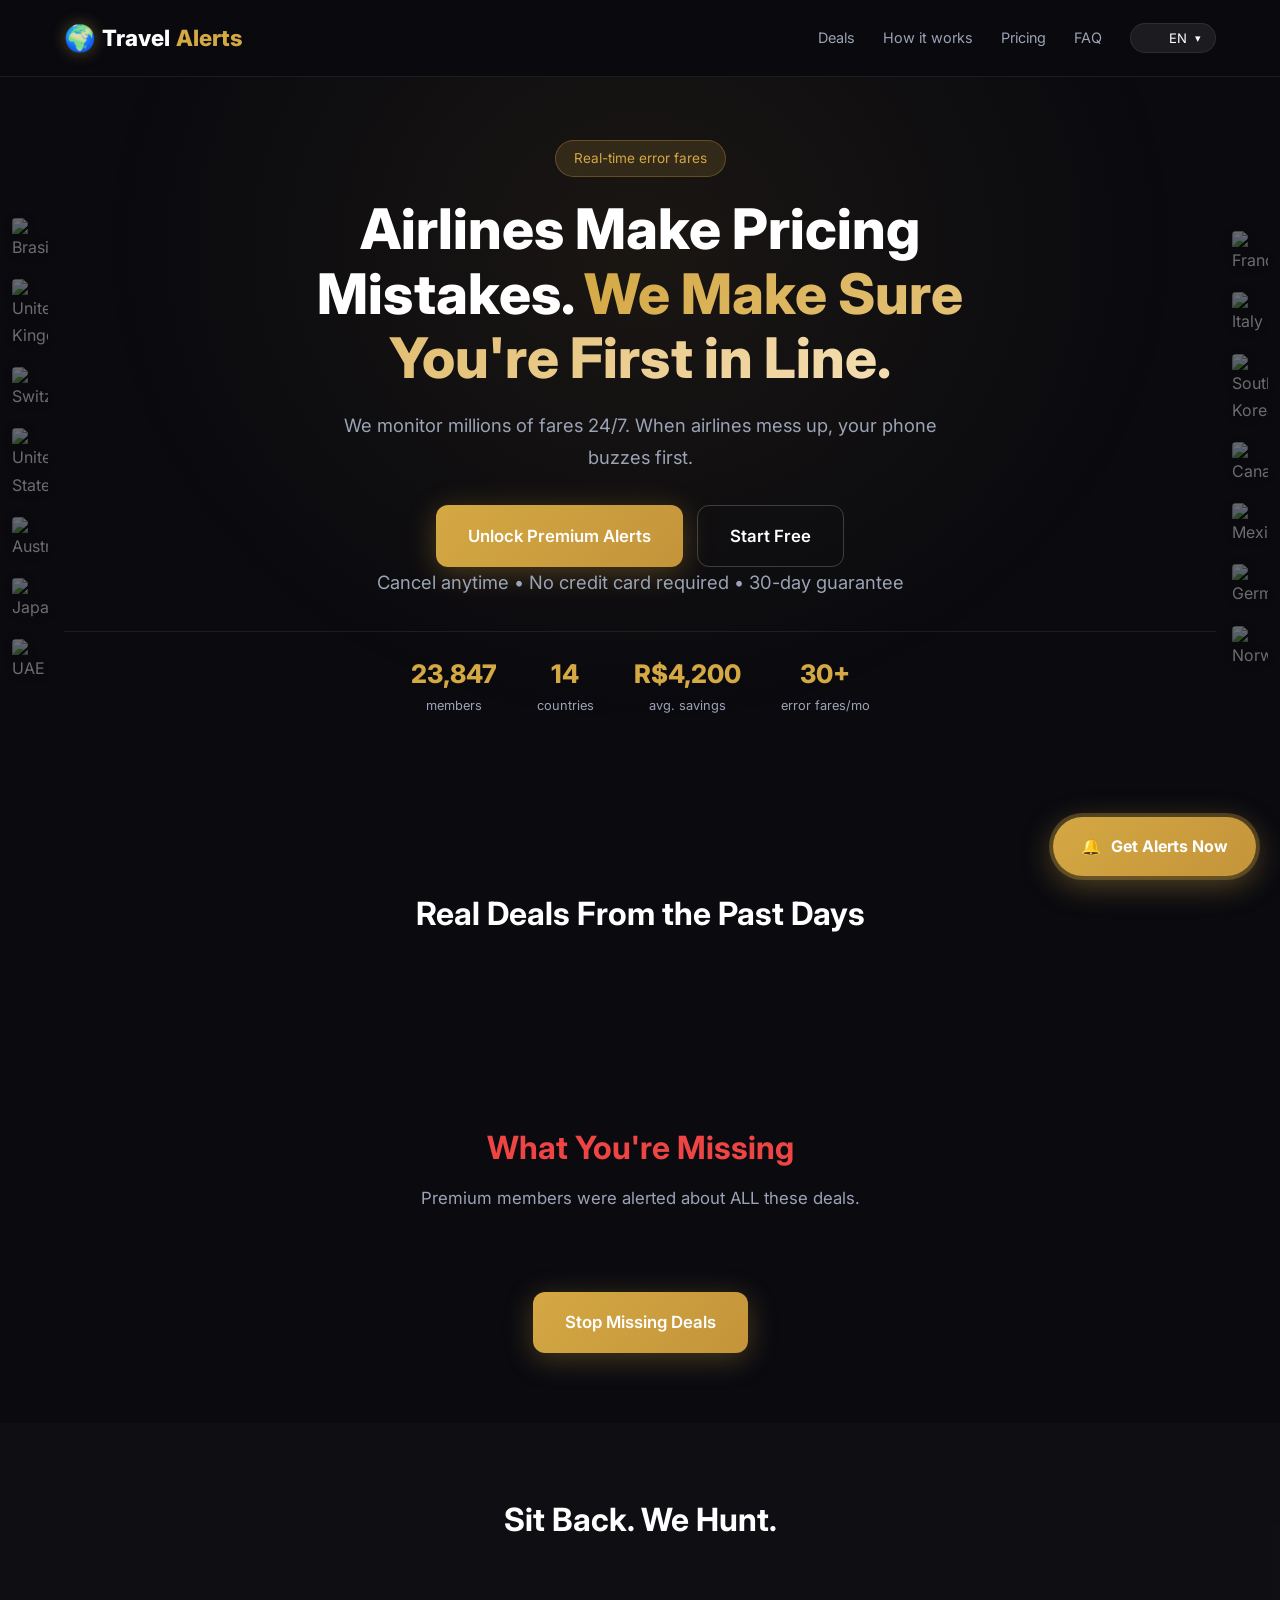
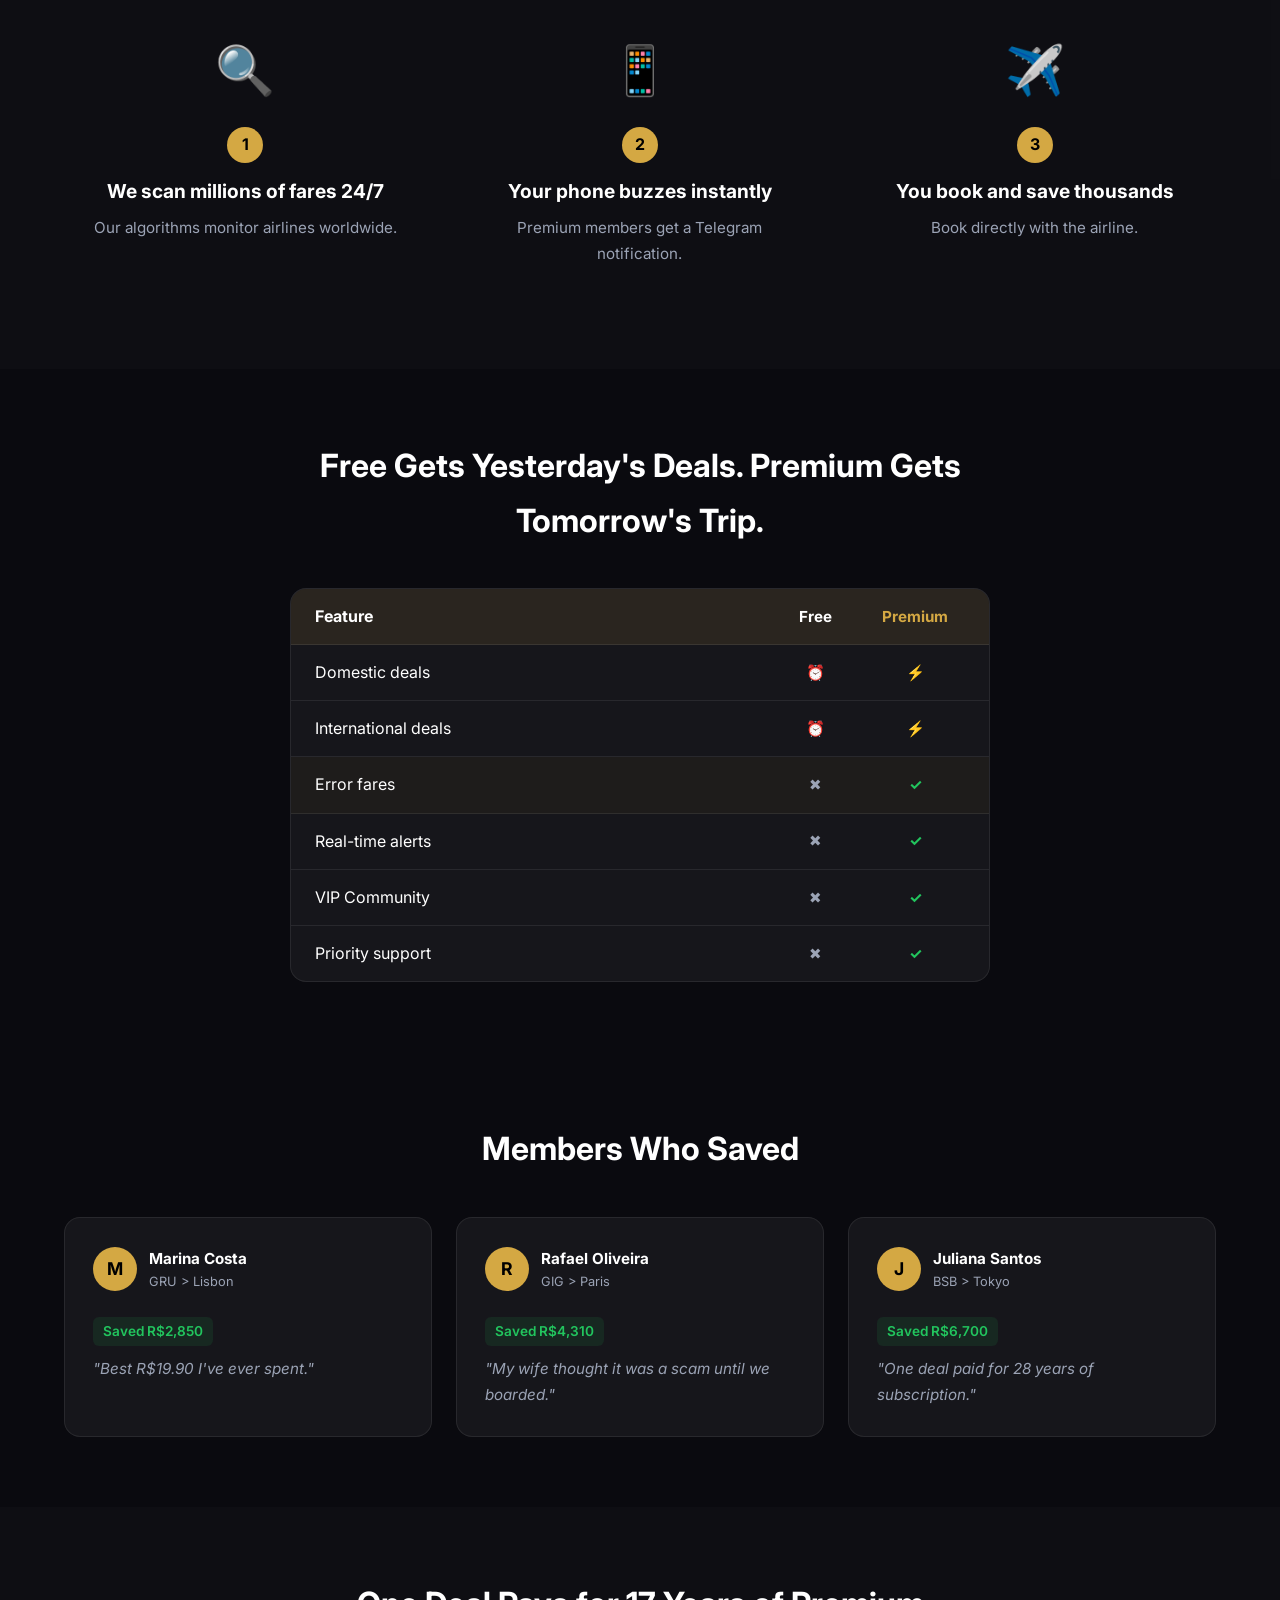
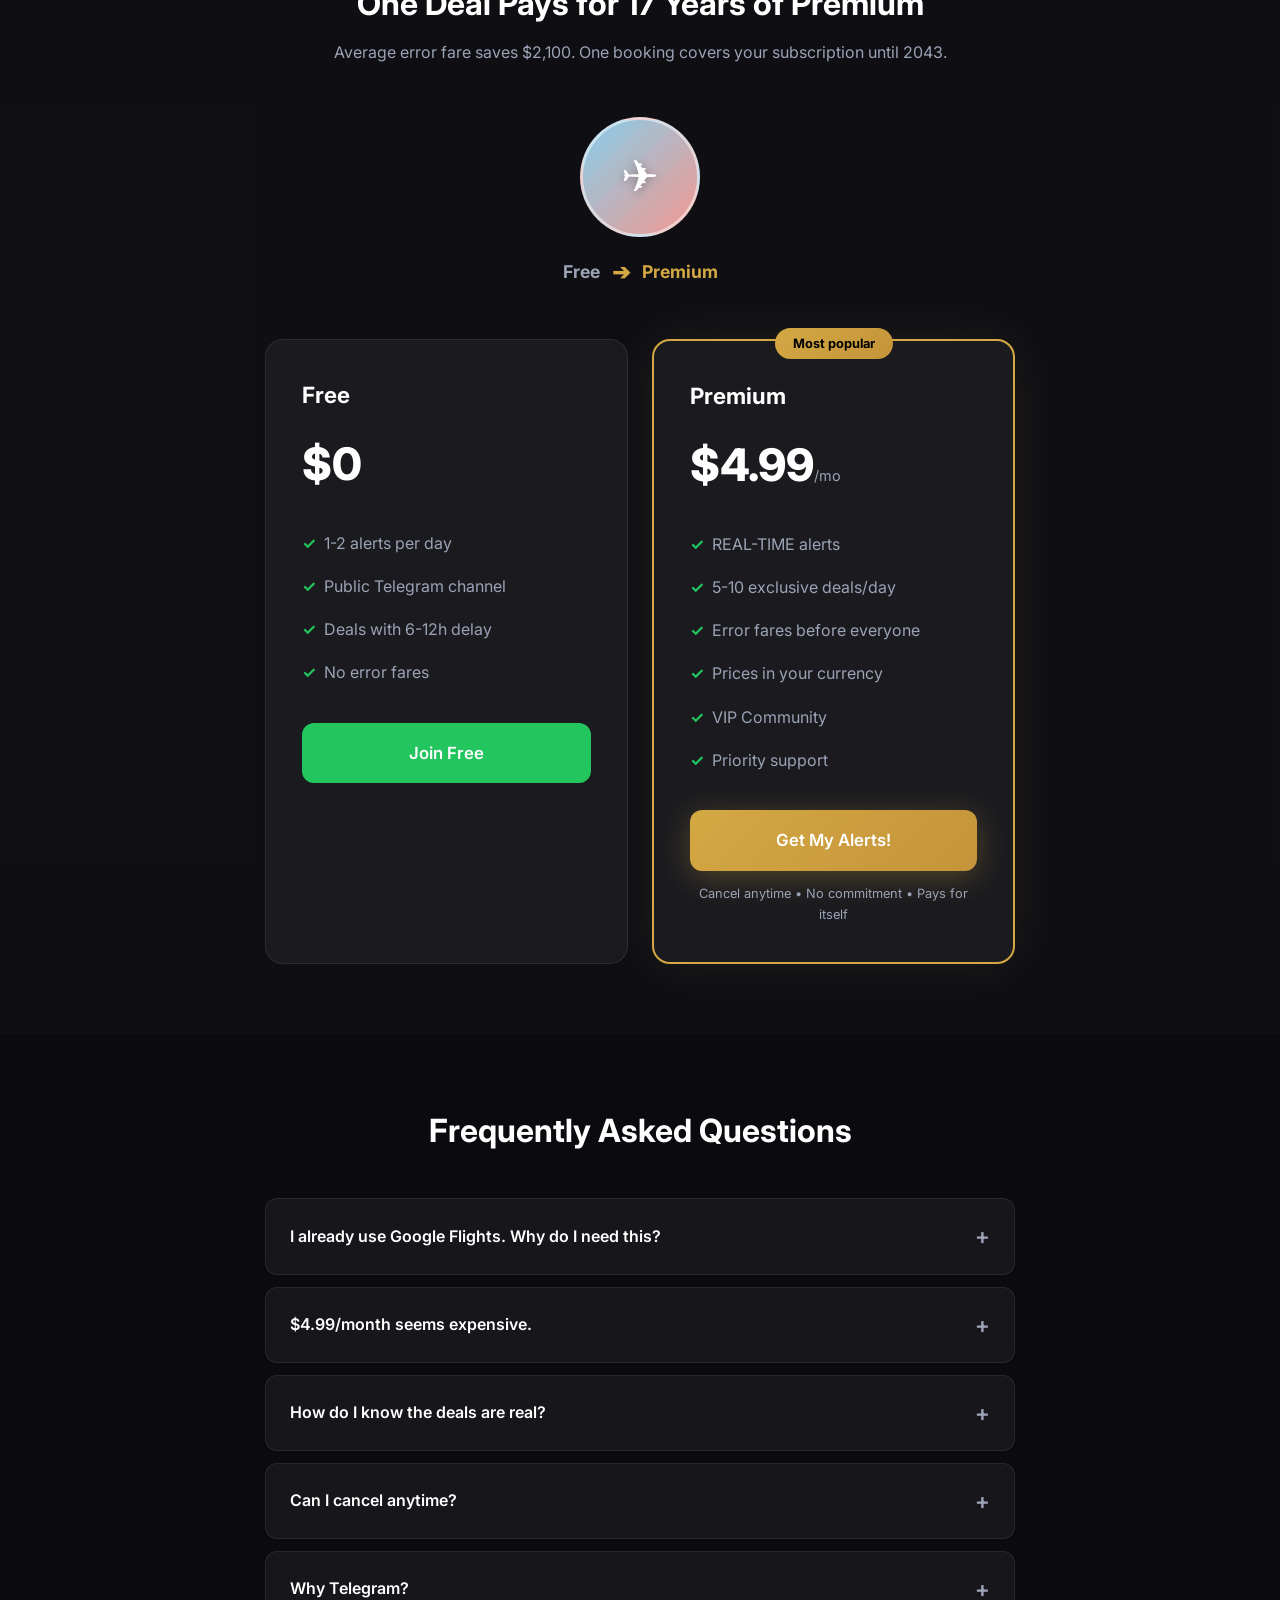
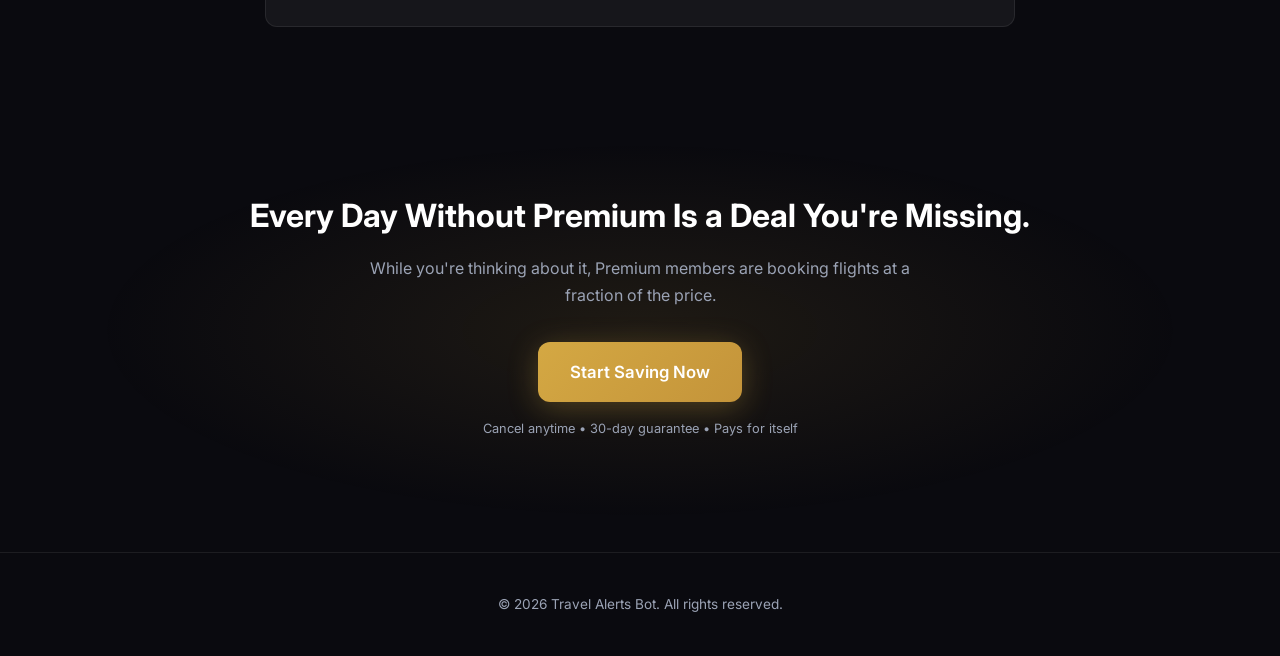
==== commit d2ce01bb: "feat: professional language dropdown with 10 languages + auto currency - Replace simple EN/PT badge " ====
--- a/index.html
+++ b/index.html
@@ -64,7 +64,45 @@
         <a href="#how">How it works</a>
         <a href="#pricing">Pricing</a>
         <a href="#faq">FAQ</a>
-        <span class="lang-badge" id="lang-badge">EN</span>
+        <div class="lang-selector" id="lang-selector">
+          <button class="lang-selected" id="lang-selected">
+            <img src="https://flagcdn.com/w20/us.png" alt="" id="lang-flag">
+            <span id="lang-label">EN</span>
+            <span class="lang-arrow">&#x25BE;</span>
+          </button>
+          <div class="lang-dropdown" id="lang-dropdown">
+            <div class="lang-option" data-lang="pt" data-curr="BRL" data-flag="br">
+              <img src="https://flagcdn.com/w20/br.png" alt=""> Portugu&ecirc;s
+            </div>
+            <div class="lang-option" data-lang="en" data-curr="USD" data-flag="us">
+              <img src="https://flagcdn.com/w20/us.png" alt=""> English
+            </div>
+            <div class="lang-option" data-lang="es" data-curr="EUR" data-flag="es">
+              <img src="https://flagcdn.com/w20/es.png" alt=""> Espa&ntilde;ol
+            </div>
+            <div class="lang-option" data-lang="fr" data-curr="EUR" data-flag="fr">
+              <img src="https://flagcdn.com/w20/fr.png" alt=""> Fran&ccedil;ais
+            </div>
+            <div class="lang-option" data-lang="de" data-curr="EUR" data-flag="de">
+              <img src="https://flagcdn.com/w20/de.png" alt=""> Deutsch
+            </div>
+            <div class="lang-option" data-lang="it" data-curr="EUR" data-flag="it">
+              <img src="https://flagcdn.com/w20/it.png" alt=""> Italiano
+            </div>
+            <div class="lang-option" data-lang="ru" data-curr="USD" data-flag="ru">
+              <img src="https://flagcdn.com/w20/ru.png" alt=""> &#x0420;&#x0443;&#x0441;&#x0441;&#x043A;&#x0438;&#x0439;
+            </div>
+            <div class="lang-option" data-lang="ja" data-curr="JPY" data-flag="jp">
+              <img src="https://flagcdn.com/w20/jp.png" alt=""> &#x65E5;&#x672C;&#x8A9E;
+            </div>
+            <div class="lang-option" data-lang="ko" data-curr="KRW" data-flag="kr">
+              <img src="https://flagcdn.com/w20/kr.png" alt=""> &#xD55C;&#xAD6D;&#xC5B4;
+            </div>
+            <div class="lang-option" data-lang="ar" data-curr="AED" data-flag="ae">
+              <img src="https://flagcdn.com/w20/ae.png" alt=""> &#x0627;&#x0644;&#x0639;&#x0631;&#x0628;&#x064A;&#x0629;
+            </div>
+          </div>
+        </div>
       </nav>
     </div>
   </header>
--- a/css/style.css
+++ b/css/style.css
@@ -30,7 +30,7 @@
 /* === HEADER === */
 header {
   padding: 16px 0; position: fixed; width: 100%; top: 0; z-index: 100;
-  background: rgba(10,10,15,0.95); backdrop-filter: blur(12px);
+  background: rgba(10,10,15,0.95); -webkit-backdrop-filter: blur(12px); backdrop-filter: blur(12px);
   border-bottom: 1px solid var(--border);
 }
 .header-inner { display: flex; justify-content: space-between; align-items: center; }
@@ -48,21 +48,45 @@
 .nav-links { display: flex; gap: 28px; align-items: center; }
 .nav-links a { color: var(--text-muted); font-size: 0.9rem; transition: color 0.3s; }
 .nav-links a:hover { color: #fff; }
-.lang-badge {
+/* === LANGUAGE SELECTOR === */
+.lang-selector { position: relative; }
+.lang-selected {
+  display: flex; align-items: center; gap: 6px; cursor: pointer;
   background: rgba(255,255,255,0.08); border: 1px solid var(--border);
-  padding: 5px 12px; border-radius: 20px; font-size: 0.8rem; color: #fff; cursor: pointer;
-}
+  padding: 6px 14px; border-radius: 20px; font-size: 0.82rem; color: #fff;
+  transition: all 0.3s; font-family: inherit;
+}
+.lang-selected:hover { background: rgba(255,255,255,0.15); border-color: var(--gold); }
+.lang-selected img { width: 18px; height: 13px; object-fit: cover; border-radius: 2px; }
+.lang-arrow { font-size: 0.7rem; margin-left: 2px; transition: transform 0.3s; }
+.lang-selector.open .lang-arrow { transform: rotate(180deg); }
+.lang-dropdown {
+  display: none; position: absolute; top: calc(100% + 8px); right: 0;
+  background: #1a1a2e; border: 1px solid var(--border); border-radius: 12px;
+  min-width: 180px; padding: 6px 0; z-index: 300;
+  box-shadow: 0 12px 40px rgba(0,0,0,0.5);
+  max-height: 320px; overflow-y: auto;
+}
+.lang-selector.open .lang-dropdown { display: block; }
+.lang-option {
+  display: flex; align-items: center; gap: 10px; padding: 10px 16px;
+  cursor: pointer; font-size: 0.85rem; color: var(--text-muted);
+  transition: all 0.2s;
+}
+.lang-option:hover { background: rgba(255,255,255,0.08); color: #fff; }
+.lang-option.active { color: var(--gold); background: rgba(212,168,67,0.1); }
+.lang-option img { width: 20px; height: 14px; object-fit: cover; border-radius: 2px; }
 
 /* === FLOATING FLAGS === */
 .floating-flags {
   position: fixed; left: 0; top: 0; width: 60px; height: 100vh;
   display: flex; flex-direction: column; align-items: center;
-  justify-content: center; gap: 18px; z-index: 50; pointer-events: none;
+  justify-content: center; gap: 18px; z-index: 5; pointer-events: none;
 }
 .floating-flags-right {
   position: fixed; right: 0; top: 0; width: 60px; height: 100vh;
   display: flex; flex-direction: column; align-items: center;
-  justify-content: center; gap: 18px; z-index: 50; pointer-events: none;
+  justify-content: center; gap: 18px; z-index: 5; pointer-events: none;
 }
 .flag-float {
   width: 36px; height: auto; border-radius: 4px;
@@ -79,7 +103,7 @@
 
 /* === HERO === */
 .hero {
-  padding: 140px 0 80px; text-align: center; position: relative;
+  padding: 140px 0 80px; text-align: center; position: relative; z-index: 10;
   background: radial-gradient(ellipse at 50% 30%, rgba(212,168,67,0.08) 0%, transparent 60%);
 }
 .hero-badge {
@@ -110,7 +134,7 @@
   box-shadow: 0 6px 30px rgba(212,168,67,0.3);
 }
 .btn-cta:hover { transform: translateY(-2px); box-shadow: 0 10px 40px rgba(212,168,67,0.4); }
-.btn-outline { background: transparent; color: #fff; border: 1.5px solid rgba(255,255,255,0.2); }
+.btn-outline { background: transparent; color: #fff; border: 1.5px solid rgba(255,255,255,0.2); transition: all 0.3s; }
 .btn-outline:hover { border-color: var(--gold); color: var(--gold); }
 .btn-success { background: var(--success); color: #fff; }
 
@@ -124,7 +148,7 @@
   animation: pulse 2s ease-in-out infinite;
 }
 .pulsing-cta::before {
-  content: ''; position: absolute; inset: -4px; border-radius: 54px;
+  content: ''; position: absolute; top: -4px; left: -4px; right: -4px; bottom: -4px; border-radius: 54px;
   background: linear-gradient(135deg, var(--gold), #C4943A); opacity: 0.3;
   animation: pulseRing 2s ease-in-out infinite; z-index: -1;
 }
@@ -148,7 +172,7 @@
 .proof-label { font-size: 0.8rem; color: var(--text-muted); }
 
 /* === CAROUSEL / ROLETA === */
-.carousel-section { padding: 70px 0; overflow: hidden; }
+.carousel-section { padding: 70px 0; overflow: hidden; position: relative; z-index: 15; }
 .carousel-section h2 { text-align: center; font-size: 2rem; margin-bottom: 40px; }
 .carousel-track {
   display: flex; gap: 20px; animation: scroll 30s linear infinite;
@@ -162,12 +186,12 @@
 }
 
 .deal-slide {
-  flex-shrink: 0; width: 300px; border-radius: 16px; overflow: hidden;
+  position: relative; flex-shrink: 0; width: 300px; border-radius: 16px; overflow: hidden;
   background: var(--bg-card); border: 1px solid var(--border);
   transition: transform 0.3s, box-shadow 0.3s;
 }
 .deal-slide:hover { transform: translateY(-8px) scale(1.02); box-shadow: 0 20px 60px rgba(212,168,67,0.15); }
-.deal-slide img { width: 100%; height: 180px; object-fit: cover; }
+.deal-slide img { width: 100%; height: 180px; object-fit: cover; background: #1a1a2e; }
 .deal-slide-info { padding: 18px; }
 .deal-slide-route { font-weight: 700; font-size: 1.05rem; margin-bottom: 4px; }
 .deal-slide-sub { color: var(--text-muted); font-size: 0.78rem; margin-bottom: 10px; }
@@ -179,10 +203,9 @@
   background: var(--urgent); color: #fff; padding: 4px 10px;
   border-radius: 6px; font-size: 0.7rem; font-weight: 700; letter-spacing: 0.5px;
 }
-.deal-slide { position: relative; }
 
 /* === FOMO === */
-.fomo { padding: 70px 0; }
+.fomo { padding: 70px 0; position: relative; z-index: 15; }
 .fomo h2 { text-align: center; font-size: 2rem; margin-bottom: 8px; color: var(--urgent); }
 .fomo .subtitle { text-align: center; color: var(--text-muted); margin-bottom: 40px; font-size: 1.05rem; }
 .fomo-grid { display: grid; grid-template-columns: repeat(auto-fit, minmax(280px, 1fr)); gap: 20px; }
@@ -221,7 +244,7 @@
 
 /* === COMPARE TABLE === */
 .compare { padding: 70px 0; }
-.compare h2 { text-align: center; font-size: 1.8rem; margin-bottom: 40px; max-width: 700px; margin-left: auto; margin-right: auto; }
+.compare h2 { text-align: center; font-size: 2rem; margin-bottom: 40px; max-width: 700px; margin-left: auto; margin-right: auto; }
 .compare-table {
   max-width: 700px; margin: 0 auto; border-radius: 16px; overflow: hidden;
   border: 1px solid var(--border); background: var(--bg-card);
@@ -300,7 +323,9 @@
 .faq-q {
   padding: 18px 24px; font-weight: 600; cursor: pointer;
   display: flex; justify-content: space-between; align-items: center;
-}
+  transition: color 0.3s;
+}
+.faq-q:hover { color: var(--gold); }
 .faq-q::after { content: '+'; font-size: 1.4rem; color: var(--text-muted); transition: transform 0.3s; }
 .faq-item.open .faq-q::after { transform: rotate(45deg); }
 .faq-a { padding: 0 24px 18px; color: var(--text-muted); font-size: 0.95rem; display: none; }
@@ -418,3 +443,7 @@
   .pulsing-cta { font-size: 0.85rem; padding: 12px 20px; bottom: 16px; right: 16px; }
   .deal-slide { width: 260px; }
 }
+
+@media (prefers-reduced-motion: reduce) {
+  *, *::before, *::after { animation-duration: 0.01ms !important; transition-duration: 0.01ms !important; }
+}
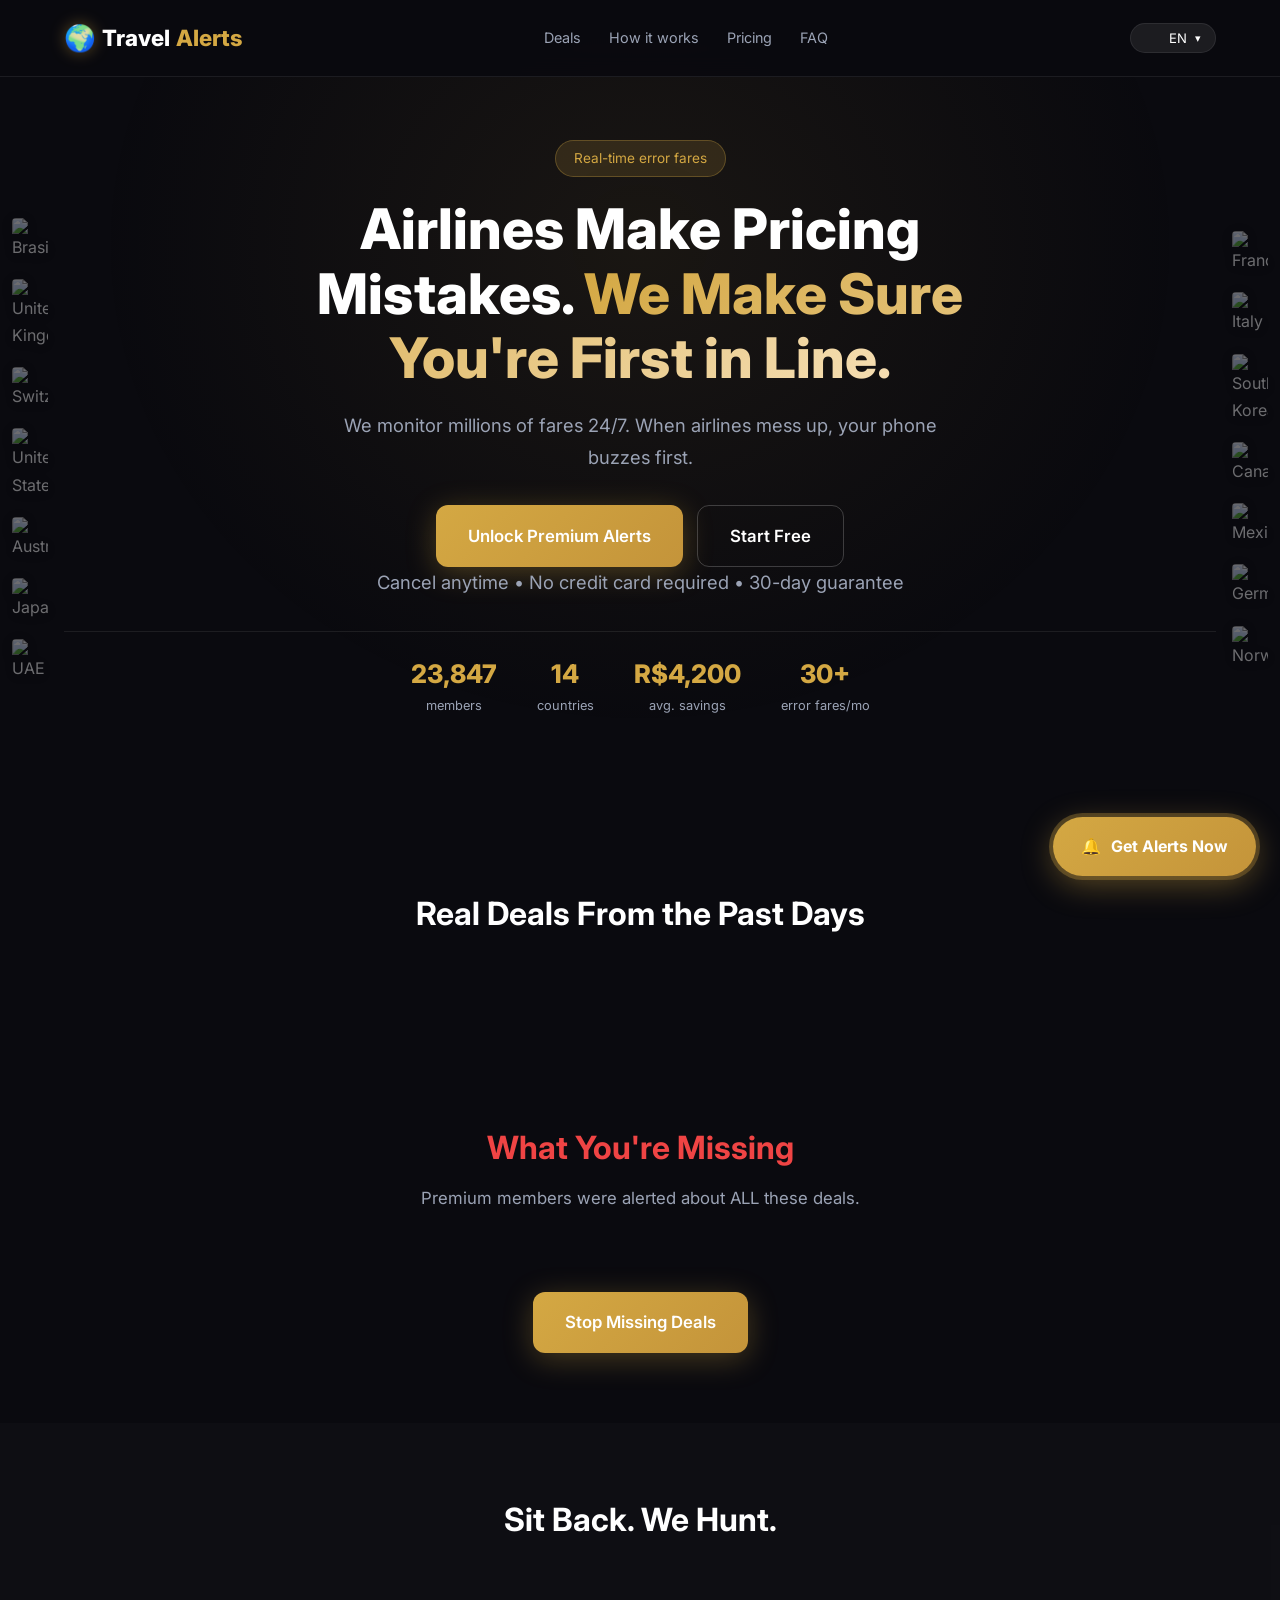
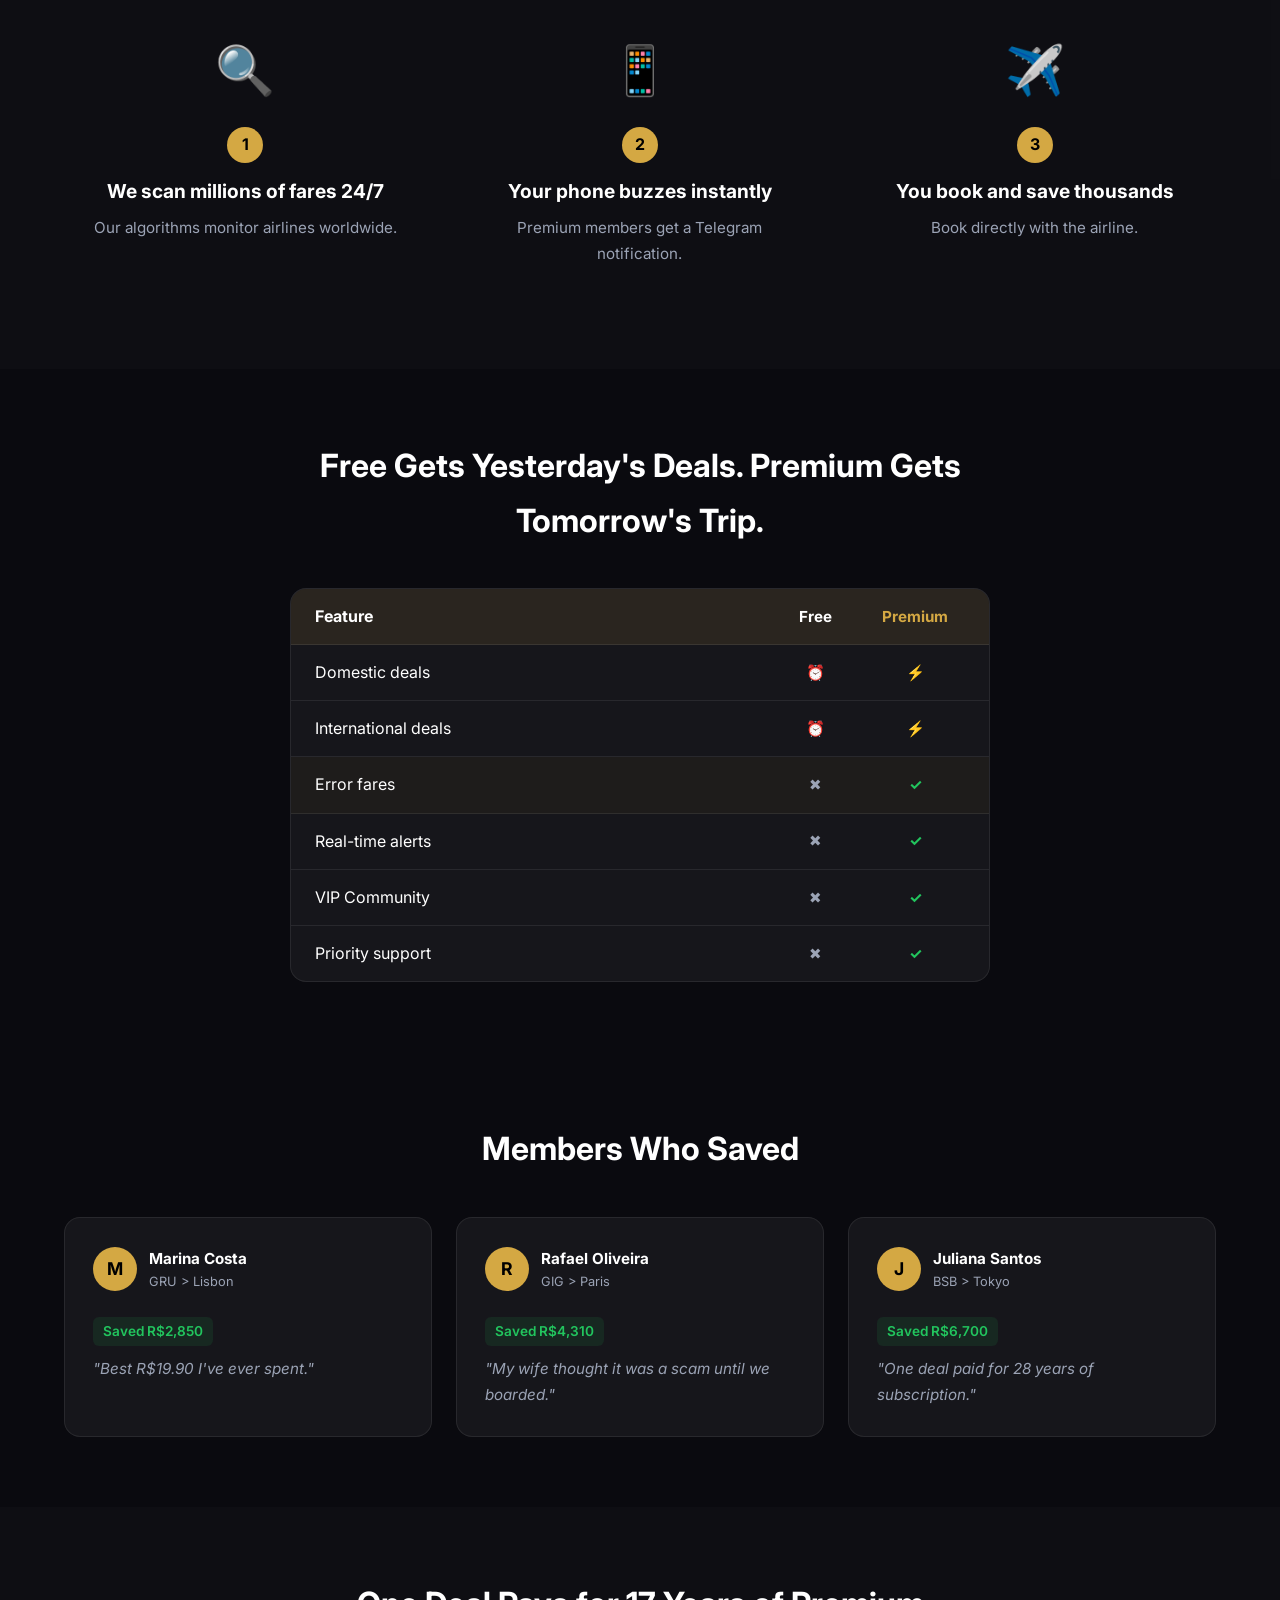
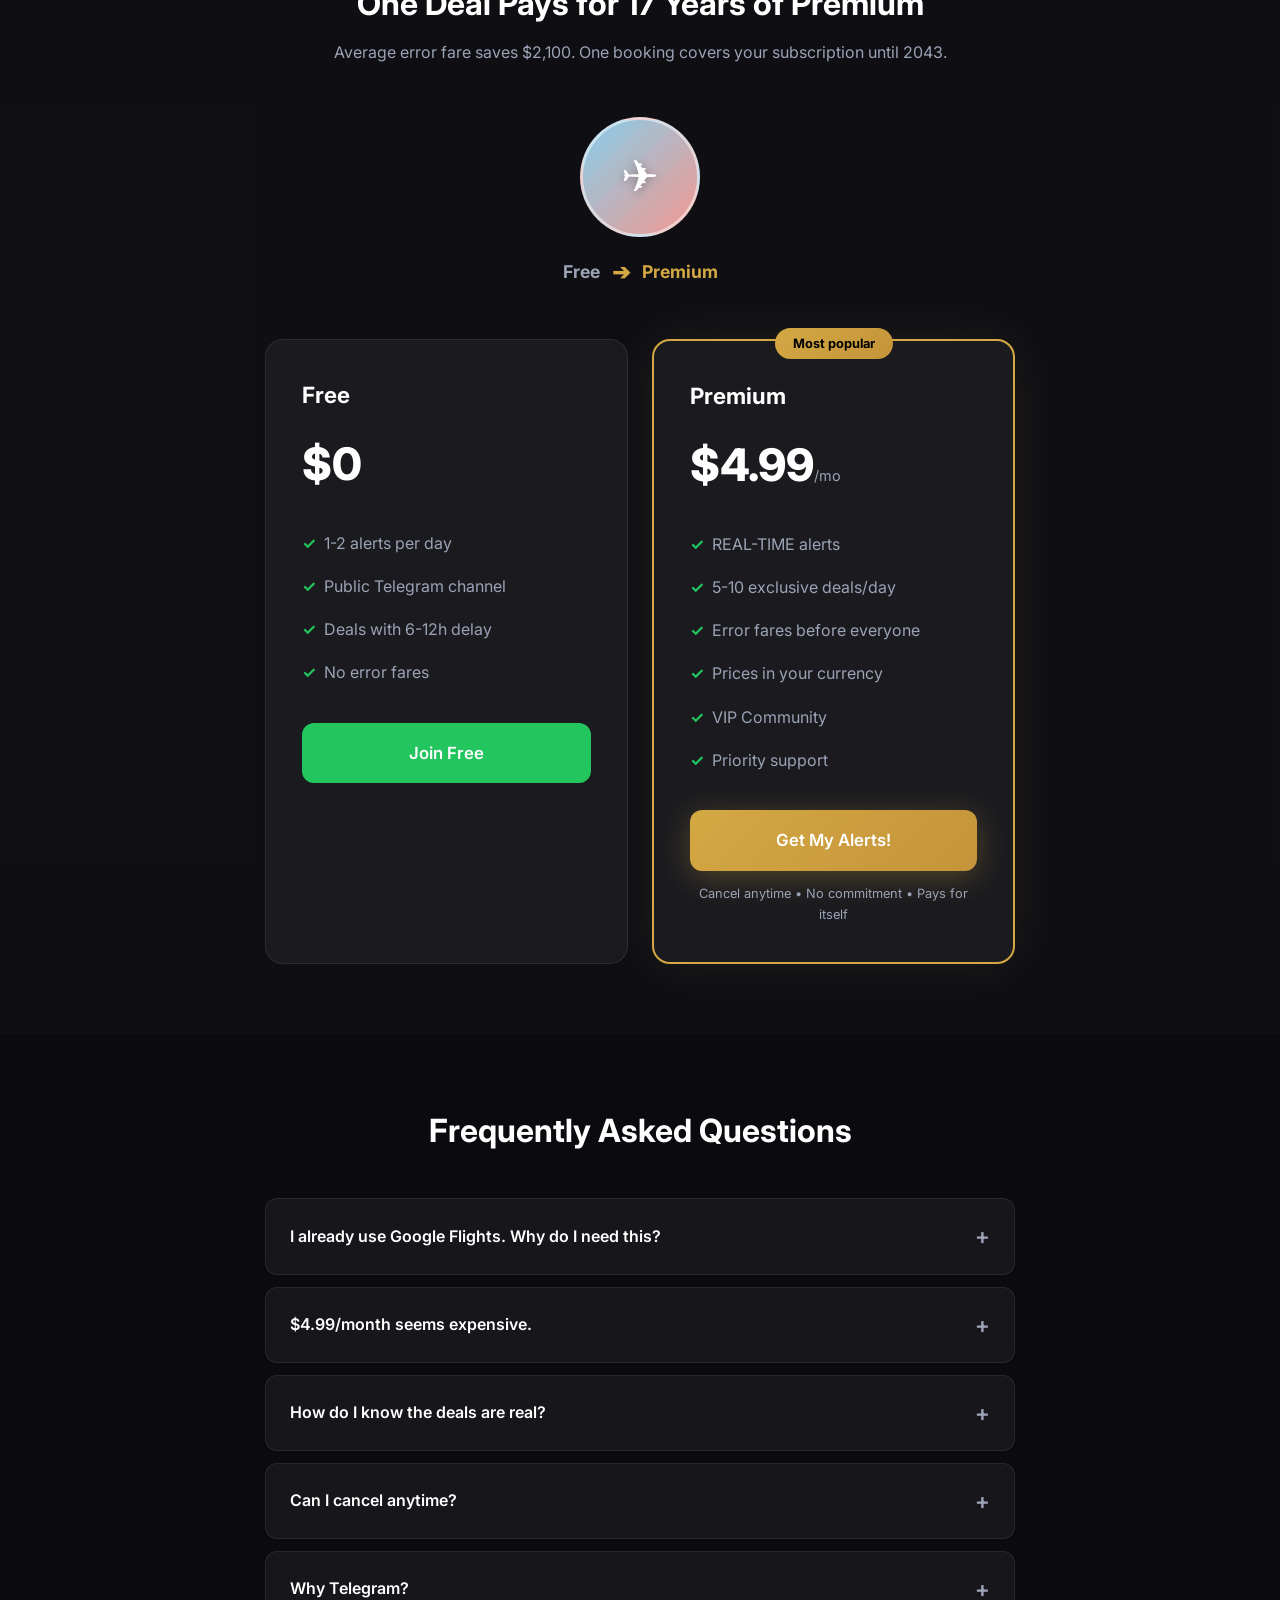
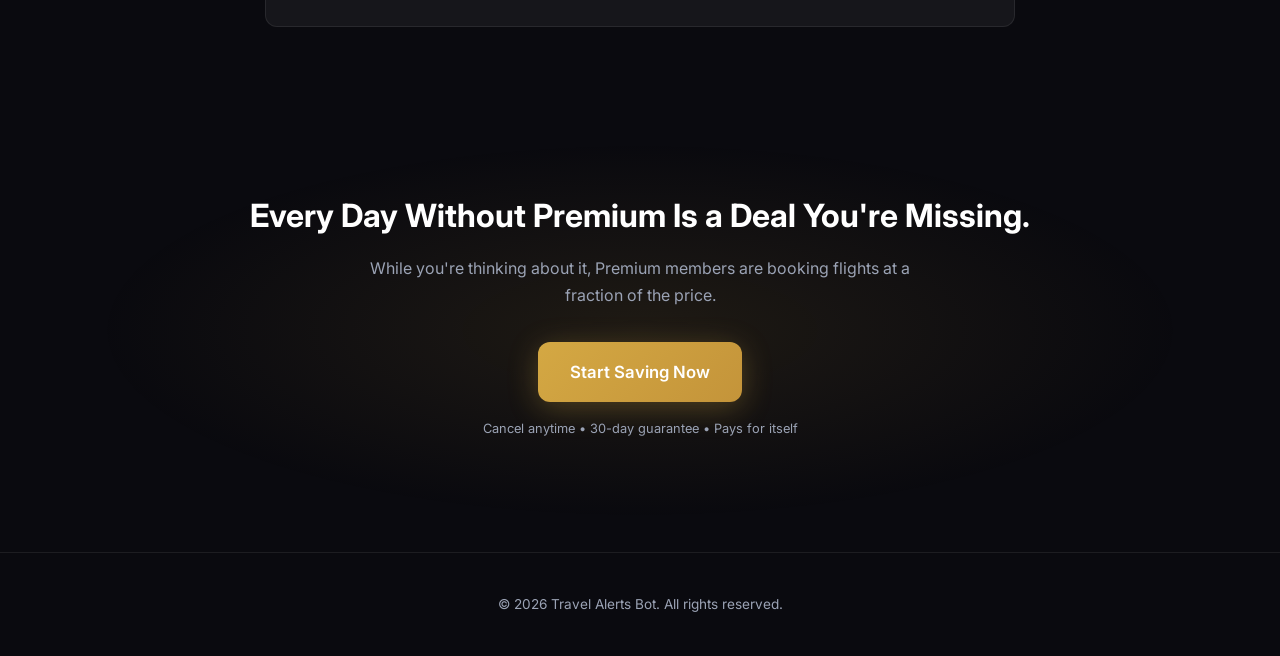
==== commit ae828f0c: "fix: dropdown + deals crash - listeners first, lang selector out of nav Event listeners (dropdown, F" ====
--- a/index.html
+++ b/index.html
@@ -64,46 +64,46 @@
         <a href="#how">How it works</a>
         <a href="#pricing">Pricing</a>
         <a href="#faq">FAQ</a>
-        <div class="lang-selector" id="lang-selector">
-          <button class="lang-selected" id="lang-selected">
-            <img src="https://flagcdn.com/w20/us.png" alt="" id="lang-flag">
-            <span id="lang-label">EN</span>
-            <span class="lang-arrow">&#x25BE;</span>
-          </button>
-          <div class="lang-dropdown" id="lang-dropdown">
-            <div class="lang-option" data-lang="pt" data-curr="BRL" data-flag="br">
-              <img src="https://flagcdn.com/w20/br.png" alt=""> Portugu&ecirc;s
-            </div>
-            <div class="lang-option" data-lang="en" data-curr="USD" data-flag="us">
-              <img src="https://flagcdn.com/w20/us.png" alt=""> English
-            </div>
-            <div class="lang-option" data-lang="es" data-curr="EUR" data-flag="es">
-              <img src="https://flagcdn.com/w20/es.png" alt=""> Espa&ntilde;ol
-            </div>
-            <div class="lang-option" data-lang="fr" data-curr="EUR" data-flag="fr">
-              <img src="https://flagcdn.com/w20/fr.png" alt=""> Fran&ccedil;ais
-            </div>
-            <div class="lang-option" data-lang="de" data-curr="EUR" data-flag="de">
-              <img src="https://flagcdn.com/w20/de.png" alt=""> Deutsch
-            </div>
-            <div class="lang-option" data-lang="it" data-curr="EUR" data-flag="it">
-              <img src="https://flagcdn.com/w20/it.png" alt=""> Italiano
-            </div>
-            <div class="lang-option" data-lang="ru" data-curr="USD" data-flag="ru">
-              <img src="https://flagcdn.com/w20/ru.png" alt=""> &#x0420;&#x0443;&#x0441;&#x0441;&#x043A;&#x0438;&#x0439;
-            </div>
-            <div class="lang-option" data-lang="ja" data-curr="JPY" data-flag="jp">
-              <img src="https://flagcdn.com/w20/jp.png" alt=""> &#x65E5;&#x672C;&#x8A9E;
-            </div>
-            <div class="lang-option" data-lang="ko" data-curr="KRW" data-flag="kr">
-              <img src="https://flagcdn.com/w20/kr.png" alt=""> &#xD55C;&#xAD6D;&#xC5B4;
-            </div>
-            <div class="lang-option" data-lang="ar" data-curr="AED" data-flag="ae">
-              <img src="https://flagcdn.com/w20/ae.png" alt=""> &#x0627;&#x0644;&#x0639;&#x0631;&#x0628;&#x064A;&#x0629;
-            </div>
-          </div>
-        </div>
       </nav>
+      <div class="lang-selector" id="lang-selector">
+        <button class="lang-selected" id="lang-selected">
+          <img src="https://flagcdn.com/w20/us.png" alt="" id="lang-flag">
+          <span id="lang-label">EN</span>
+          <span class="lang-arrow">&#x25BE;</span>
+        </button>
+        <div class="lang-dropdown" id="lang-dropdown">
+          <div class="lang-option" data-lang="pt" data-curr="BRL" data-flag="br">
+            <img src="https://flagcdn.com/w20/br.png" alt=""> Portugu&ecirc;s
+          </div>
+          <div class="lang-option" data-lang="en" data-curr="USD" data-flag="us">
+            <img src="https://flagcdn.com/w20/us.png" alt=""> English
+          </div>
+          <div class="lang-option" data-lang="es" data-curr="EUR" data-flag="es">
+            <img src="https://flagcdn.com/w20/es.png" alt=""> Espa&ntilde;ol
+          </div>
+          <div class="lang-option" data-lang="fr" data-curr="EUR" data-flag="fr">
+            <img src="https://flagcdn.com/w20/fr.png" alt=""> Fran&ccedil;ais
+          </div>
+          <div class="lang-option" data-lang="de" data-curr="EUR" data-flag="de">
+            <img src="https://flagcdn.com/w20/de.png" alt=""> Deutsch
+          </div>
+          <div class="lang-option" data-lang="it" data-curr="EUR" data-flag="it">
+            <img src="https://flagcdn.com/w20/it.png" alt=""> Italiano
+          </div>
+          <div class="lang-option" data-lang="ru" data-curr="USD" data-flag="ru">
+            <img src="https://flagcdn.com/w20/ru.png" alt=""> &#x0420;&#x0443;&#x0441;&#x0441;&#x043A;&#x0438;&#x0439;
+          </div>
+          <div class="lang-option" data-lang="ja" data-curr="JPY" data-flag="jp">
+            <img src="https://flagcdn.com/w20/jp.png" alt=""> &#x65E5;&#x672C;&#x8A9E;
+          </div>
+          <div class="lang-option" data-lang="ko" data-curr="KRW" data-flag="kr">
+            <img src="https://flagcdn.com/w20/kr.png" alt=""> &#xD55C;&#xAD6D;&#xC5B4;
+          </div>
+          <div class="lang-option" data-lang="ar" data-curr="AED" data-flag="ae">
+            <img src="https://flagcdn.com/w20/ae.png" alt=""> &#x0627;&#x0644;&#x0639;&#x0631;&#x0628;&#x064A;&#x0629;
+          </div>
+        </div>
+      </div>
     </div>
   </header>
 
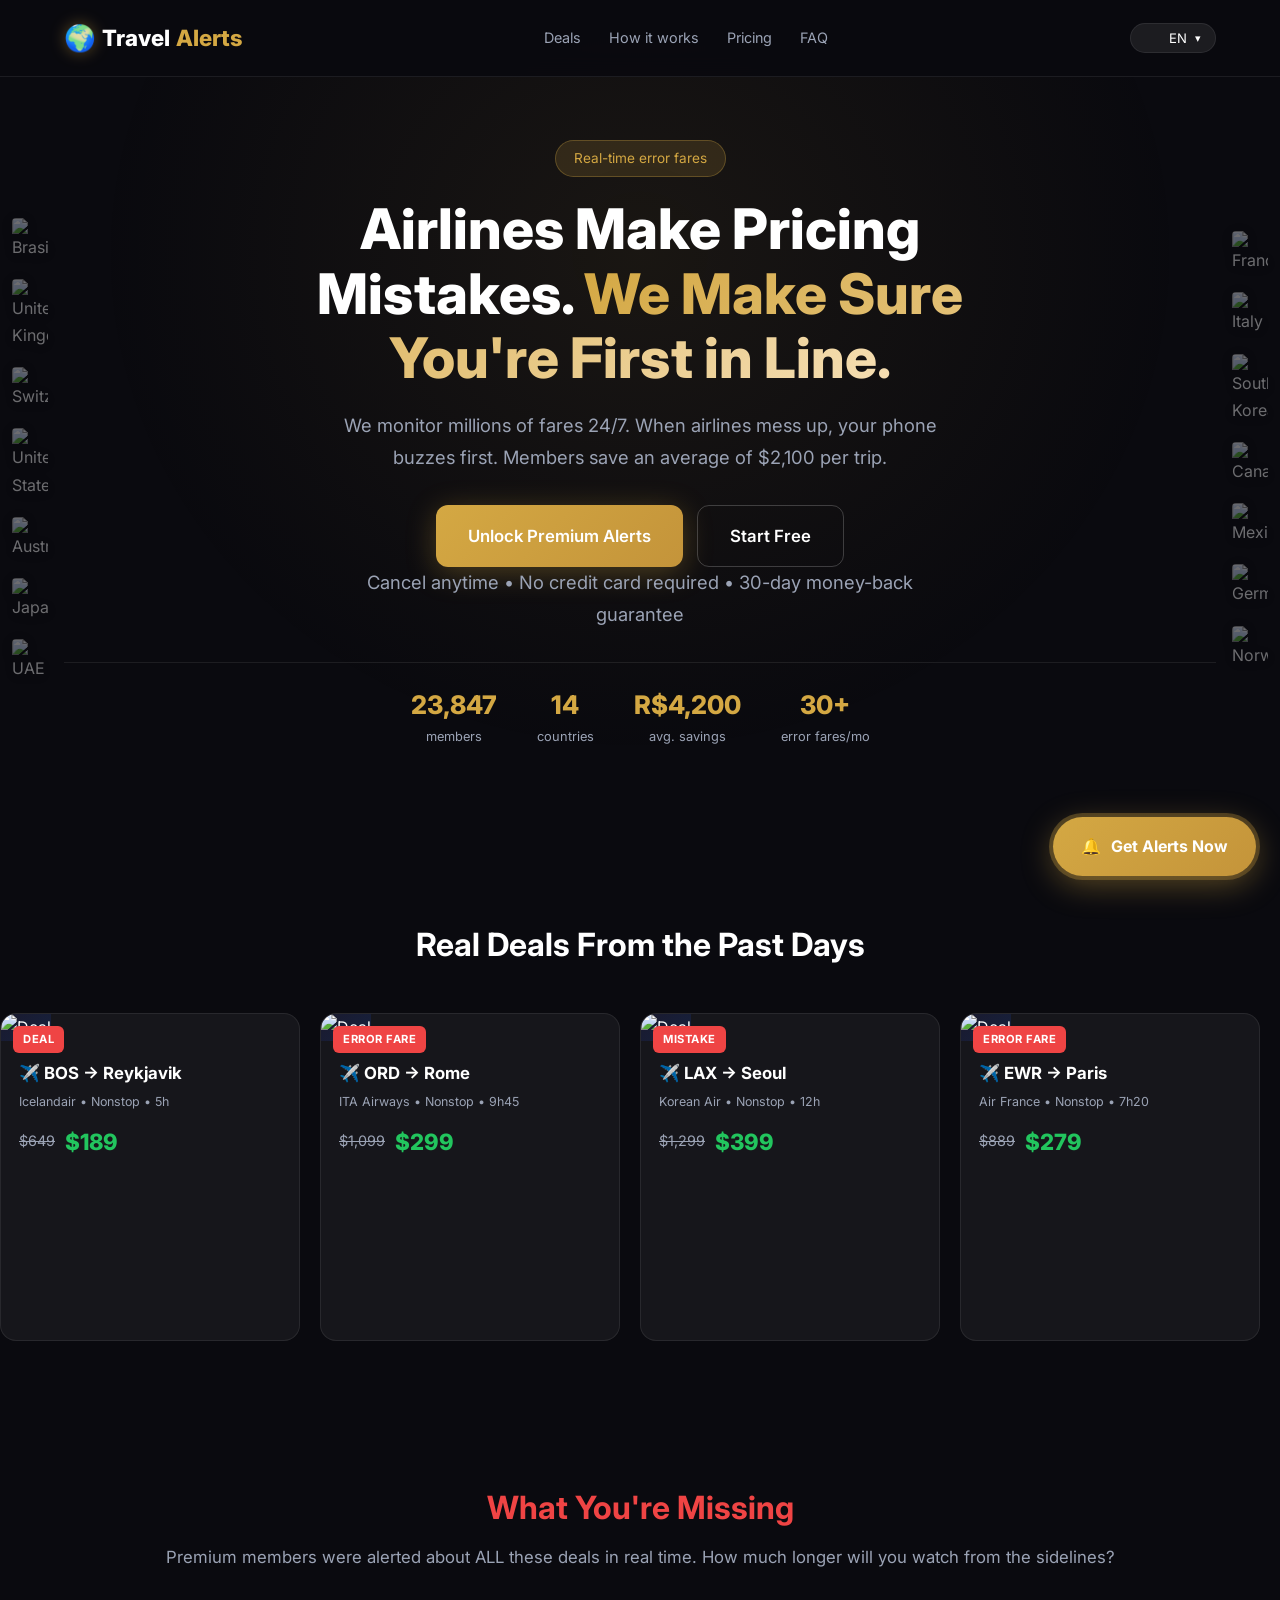
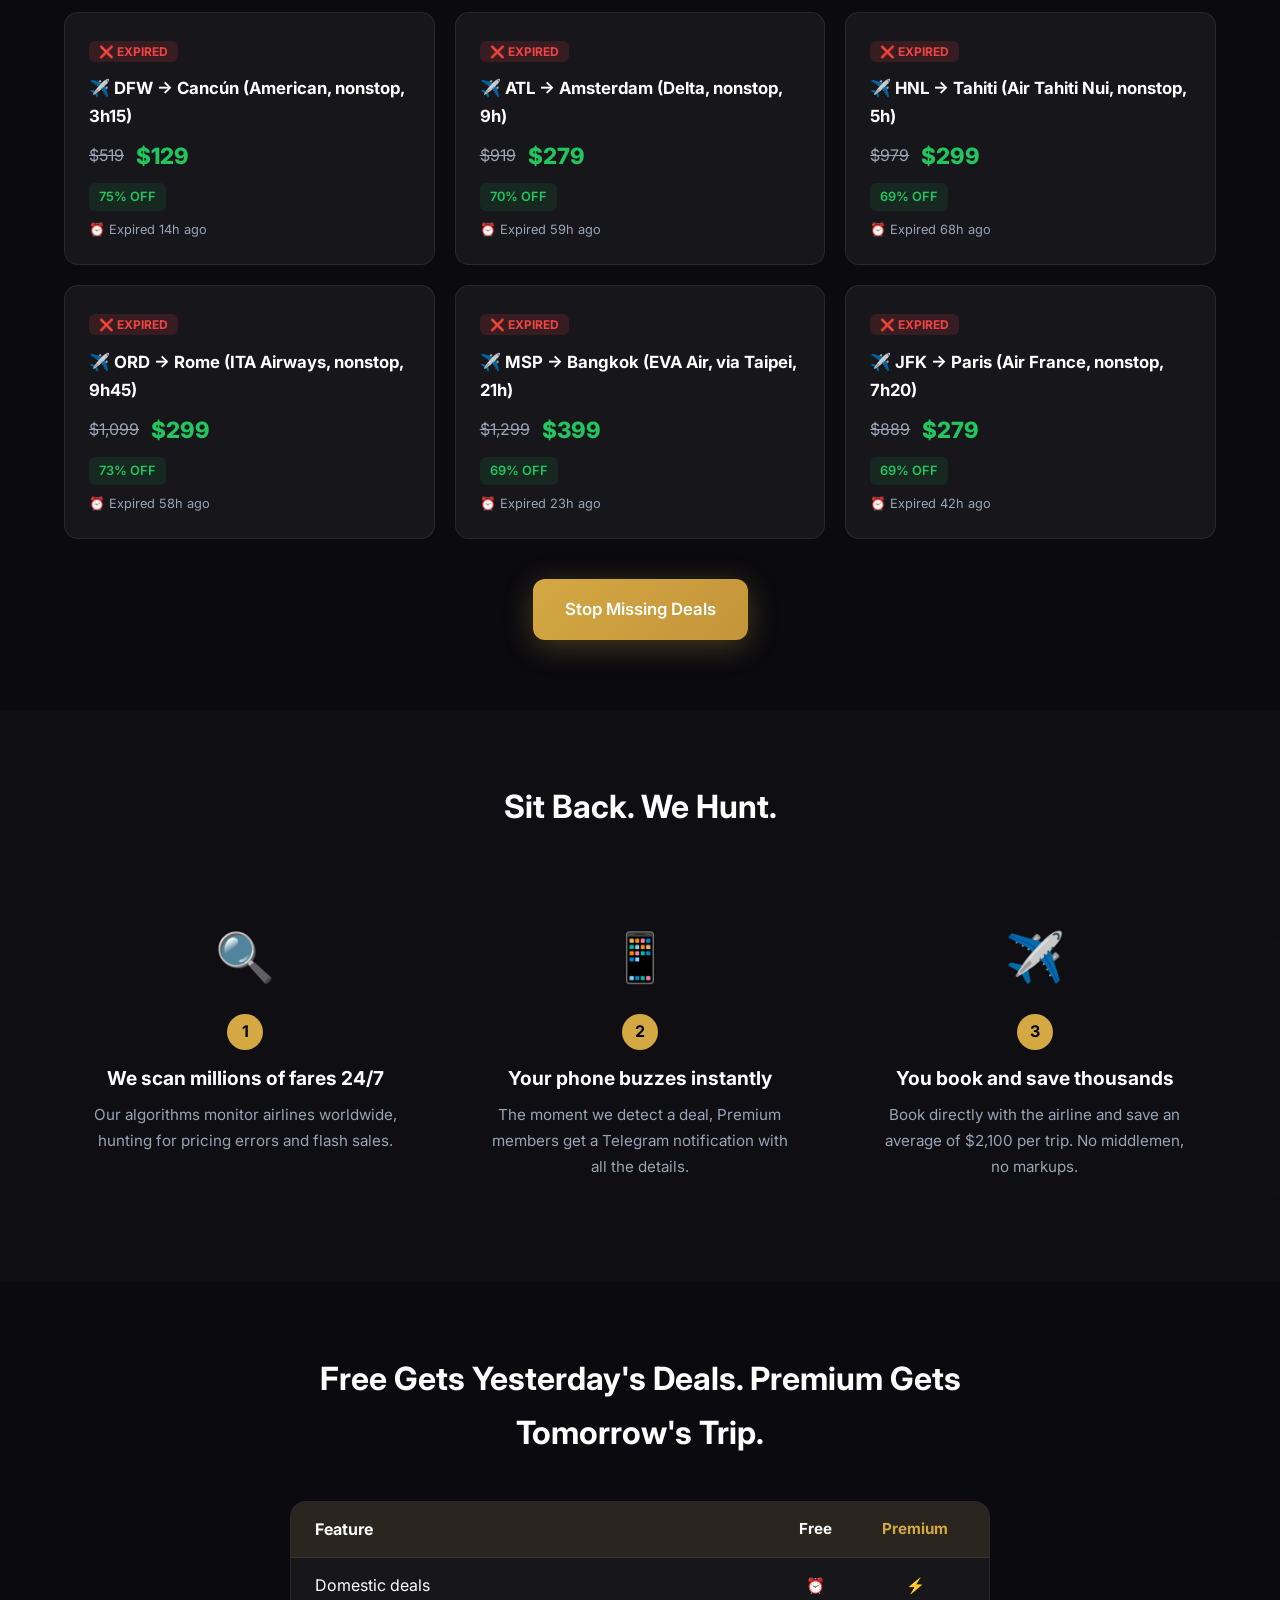
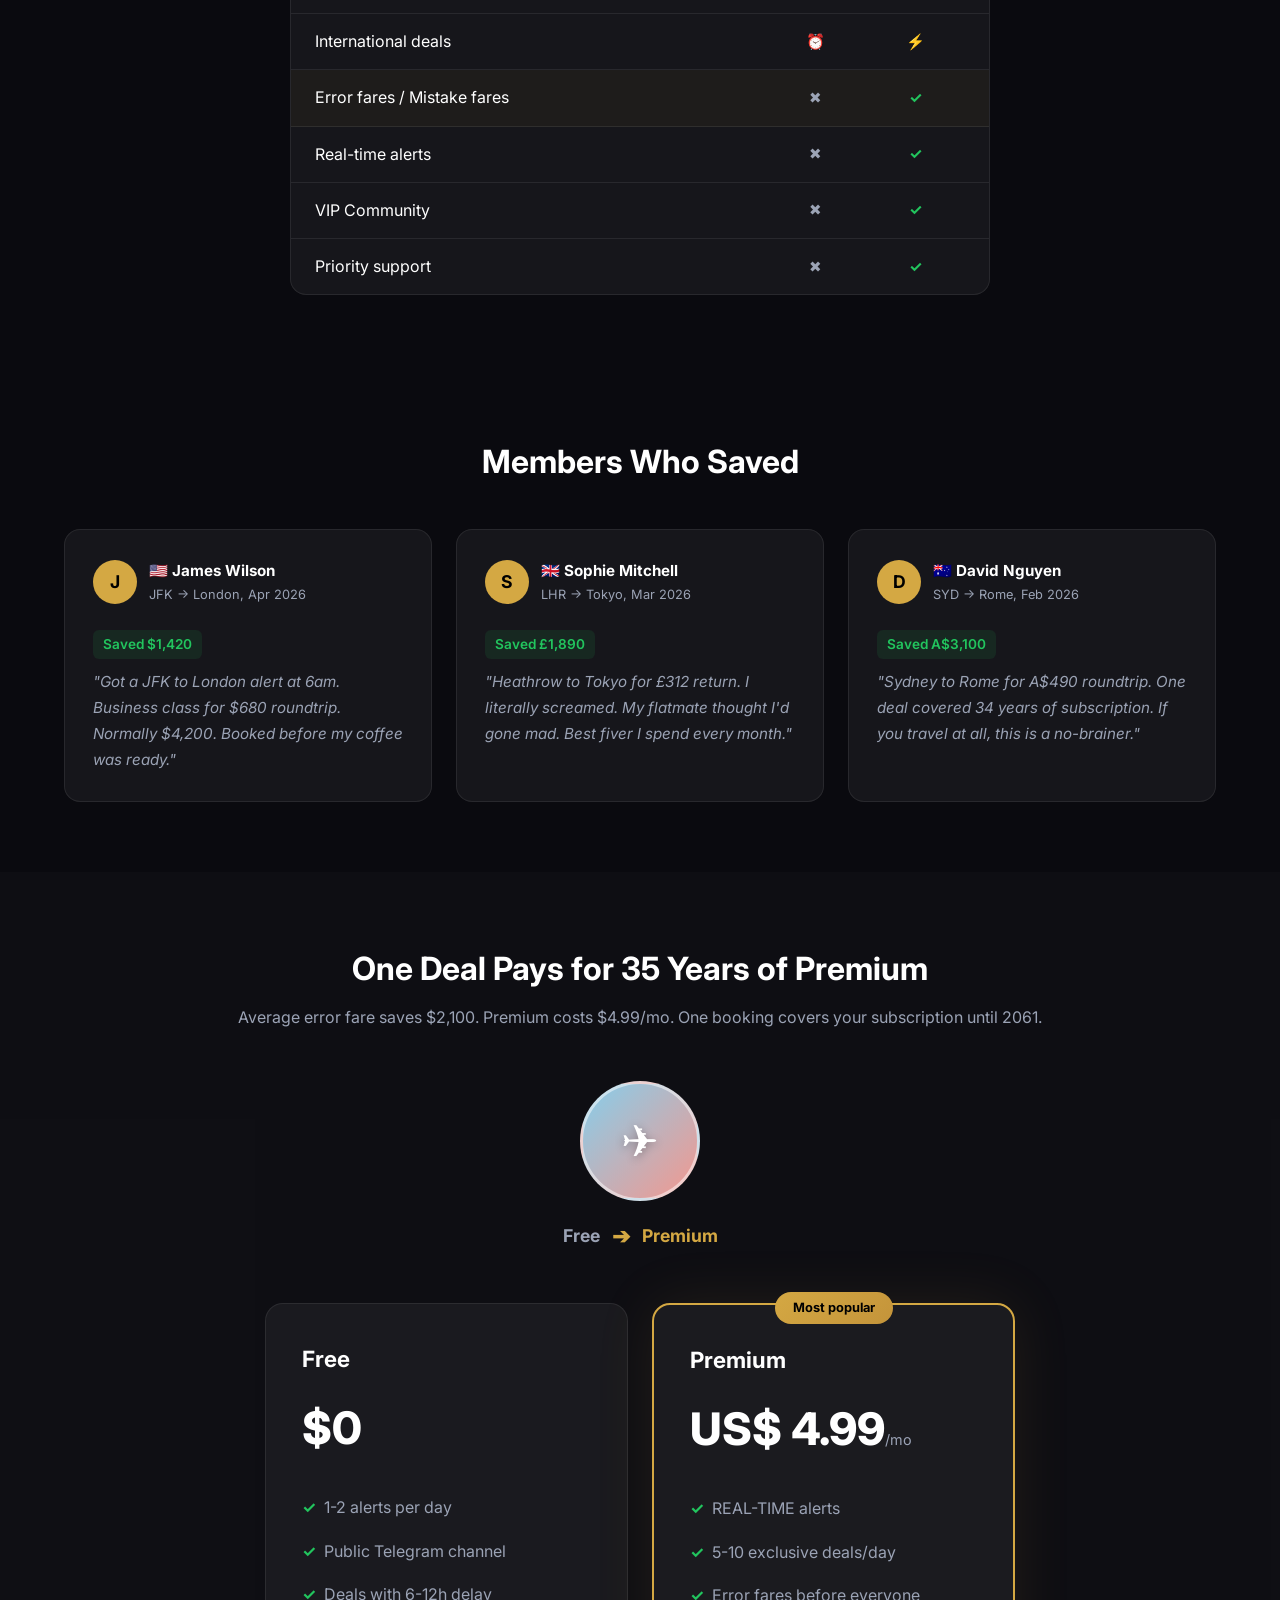
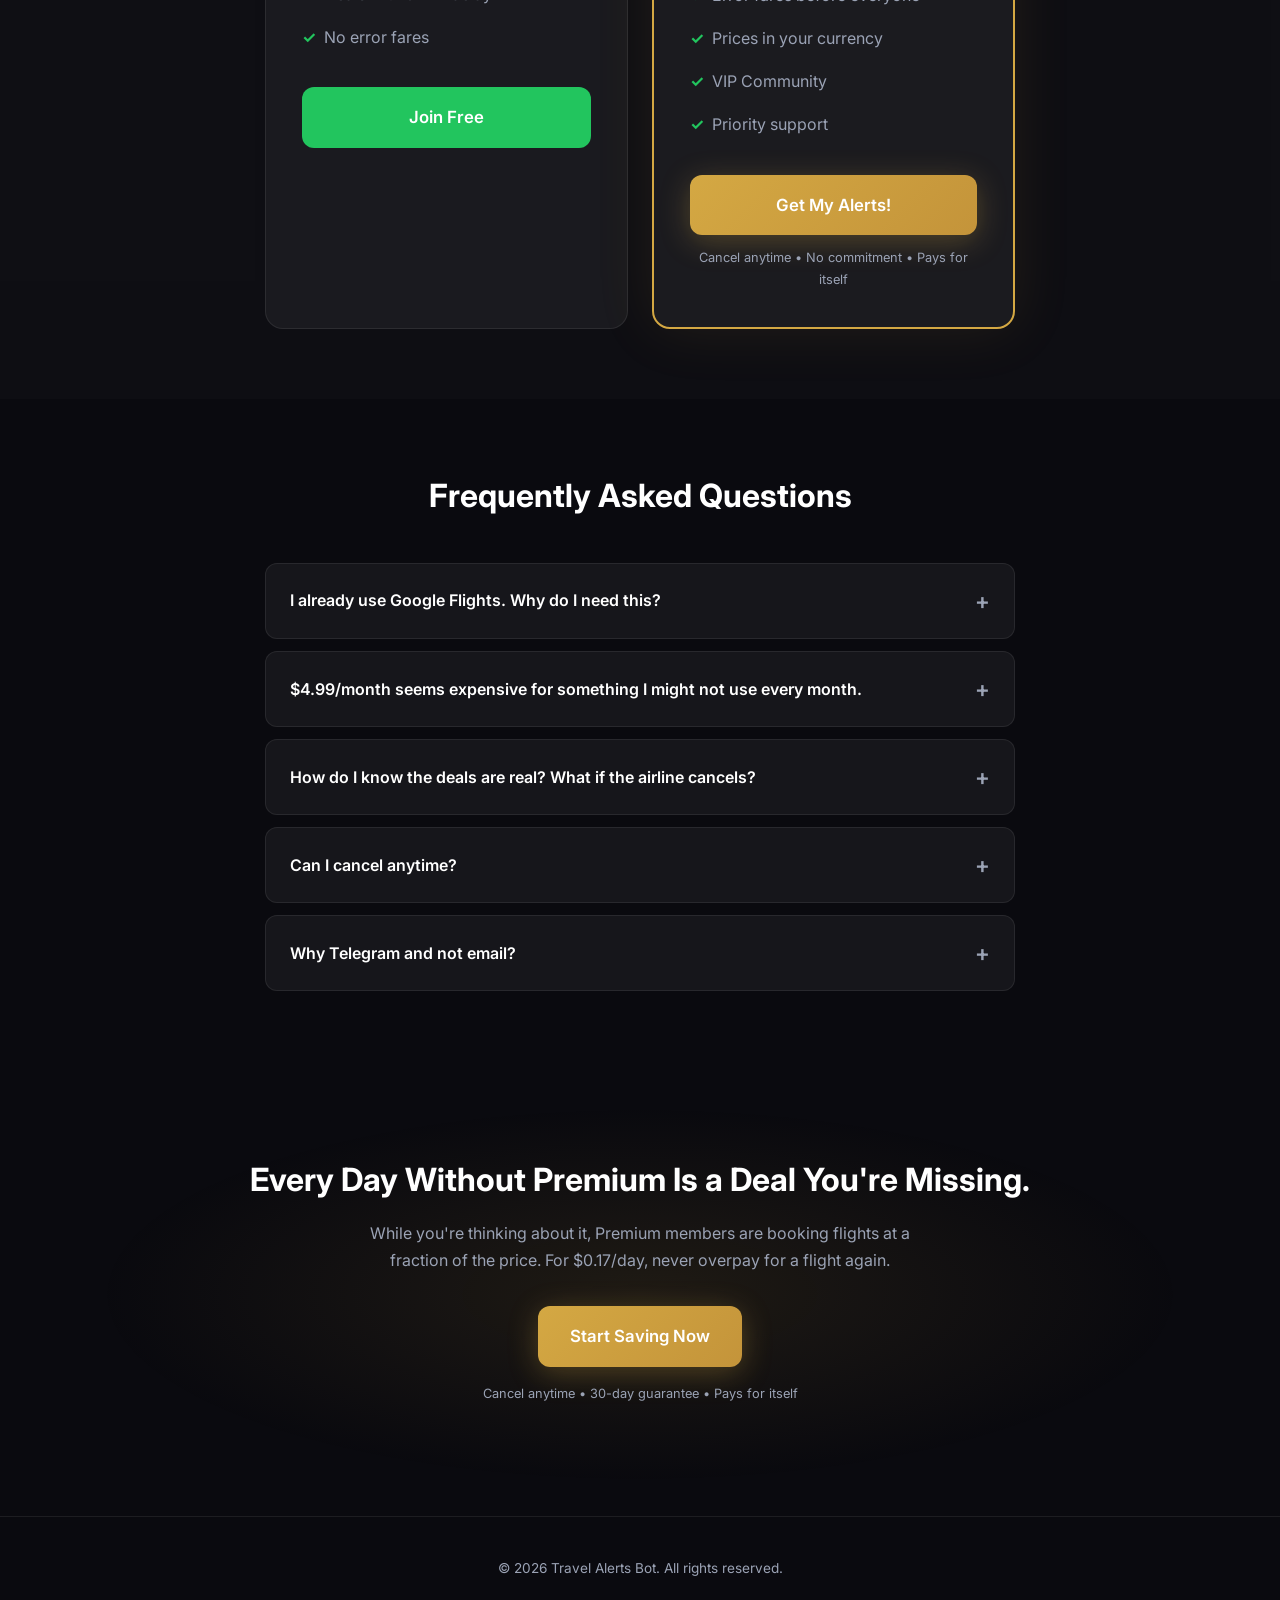
==== commit 53169584: "feat: Stripe live mode + webhook endpoint + live payment link - Replaced test Stripe link with live " ====
--- a/index.html
+++ b/index.html
@@ -53,7 +53,7 @@
   </div>
 
   <!-- PULSING CTA BUTTON (fixed) -->
-  <a href="https://buy.stripe.com/test_5kQaEQ26X0bF6jFesh4Vy00" target="_blank" class="pulsing-cta" id="pulsing-cta">&#x1F514; <span id="pulse-text">Get Alerts Now</span></a>
+  <a href="https://buy.stripe.com/28E3cp7GV5WQctA7kf6J200" target="_blank" class="pulsing-cta" id="pulsing-cta">&#x1F514; <span id="pulse-text">Get Alerts Now</span></a>
 
   <!-- HEADER -->
   <header>
@@ -269,7 +269,7 @@
             <li>REAL-TIME alerts</li><li>5-10 exclusive deals/day</li><li>Error fares before everyone</li>
             <li>Prices in your currency</li><li>VIP Community</li><li>Priority support</li>
           </ul>
-          <a href="https://buy.stripe.com/test_5kQaEQ26X0bF6jFesh4Vy00" target="_blank" class="btn btn-cta" id="prem-cta" style="width:100%;justify-content:center">Get My Alerts!</a>
+          <a href="https://buy.stripe.com/28E3cp7GV5WQctA7kf6J200" target="_blank" class="btn btn-cta" id="prem-cta" style="width:100%;justify-content:center">Get My Alerts!</a>
           <p class="price-micro" id="prem-micro">Cancel anytime &bull; No commitment &bull; Pays for itself</p>
         </div>
       </div>
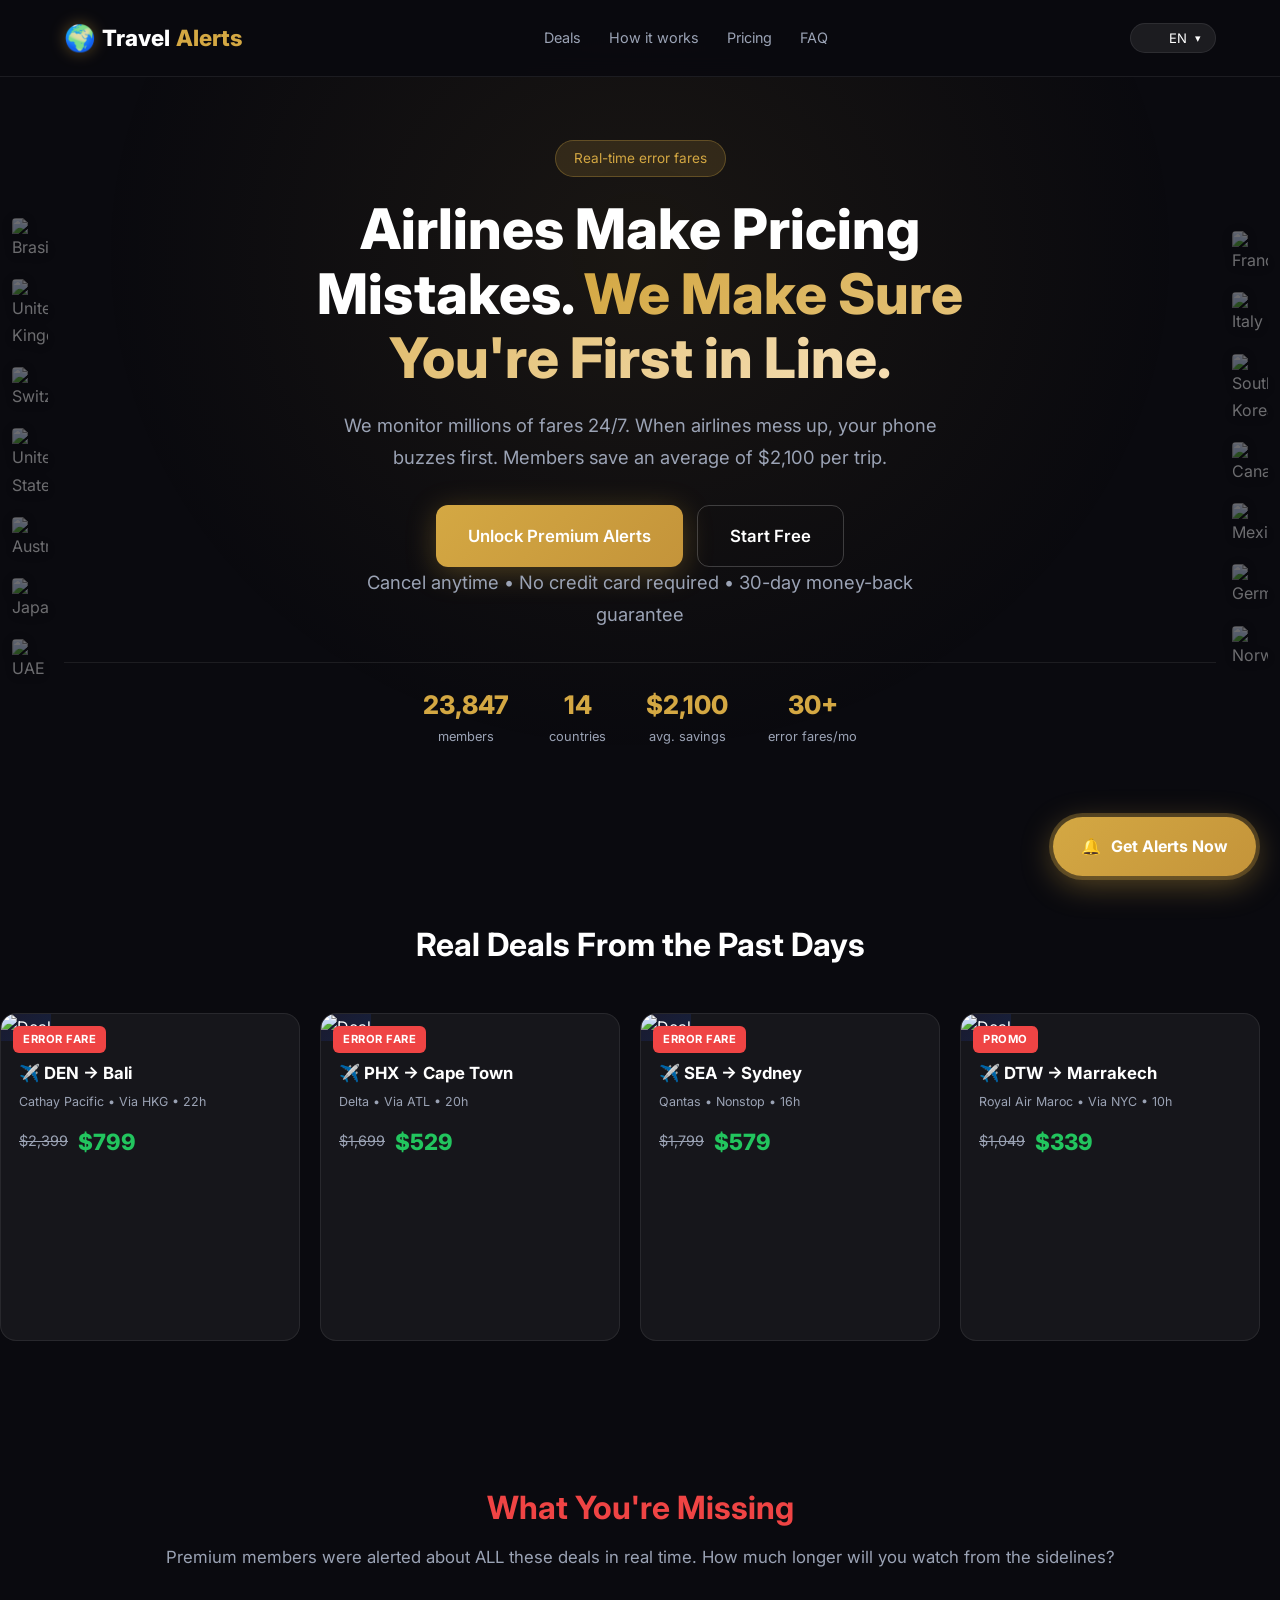
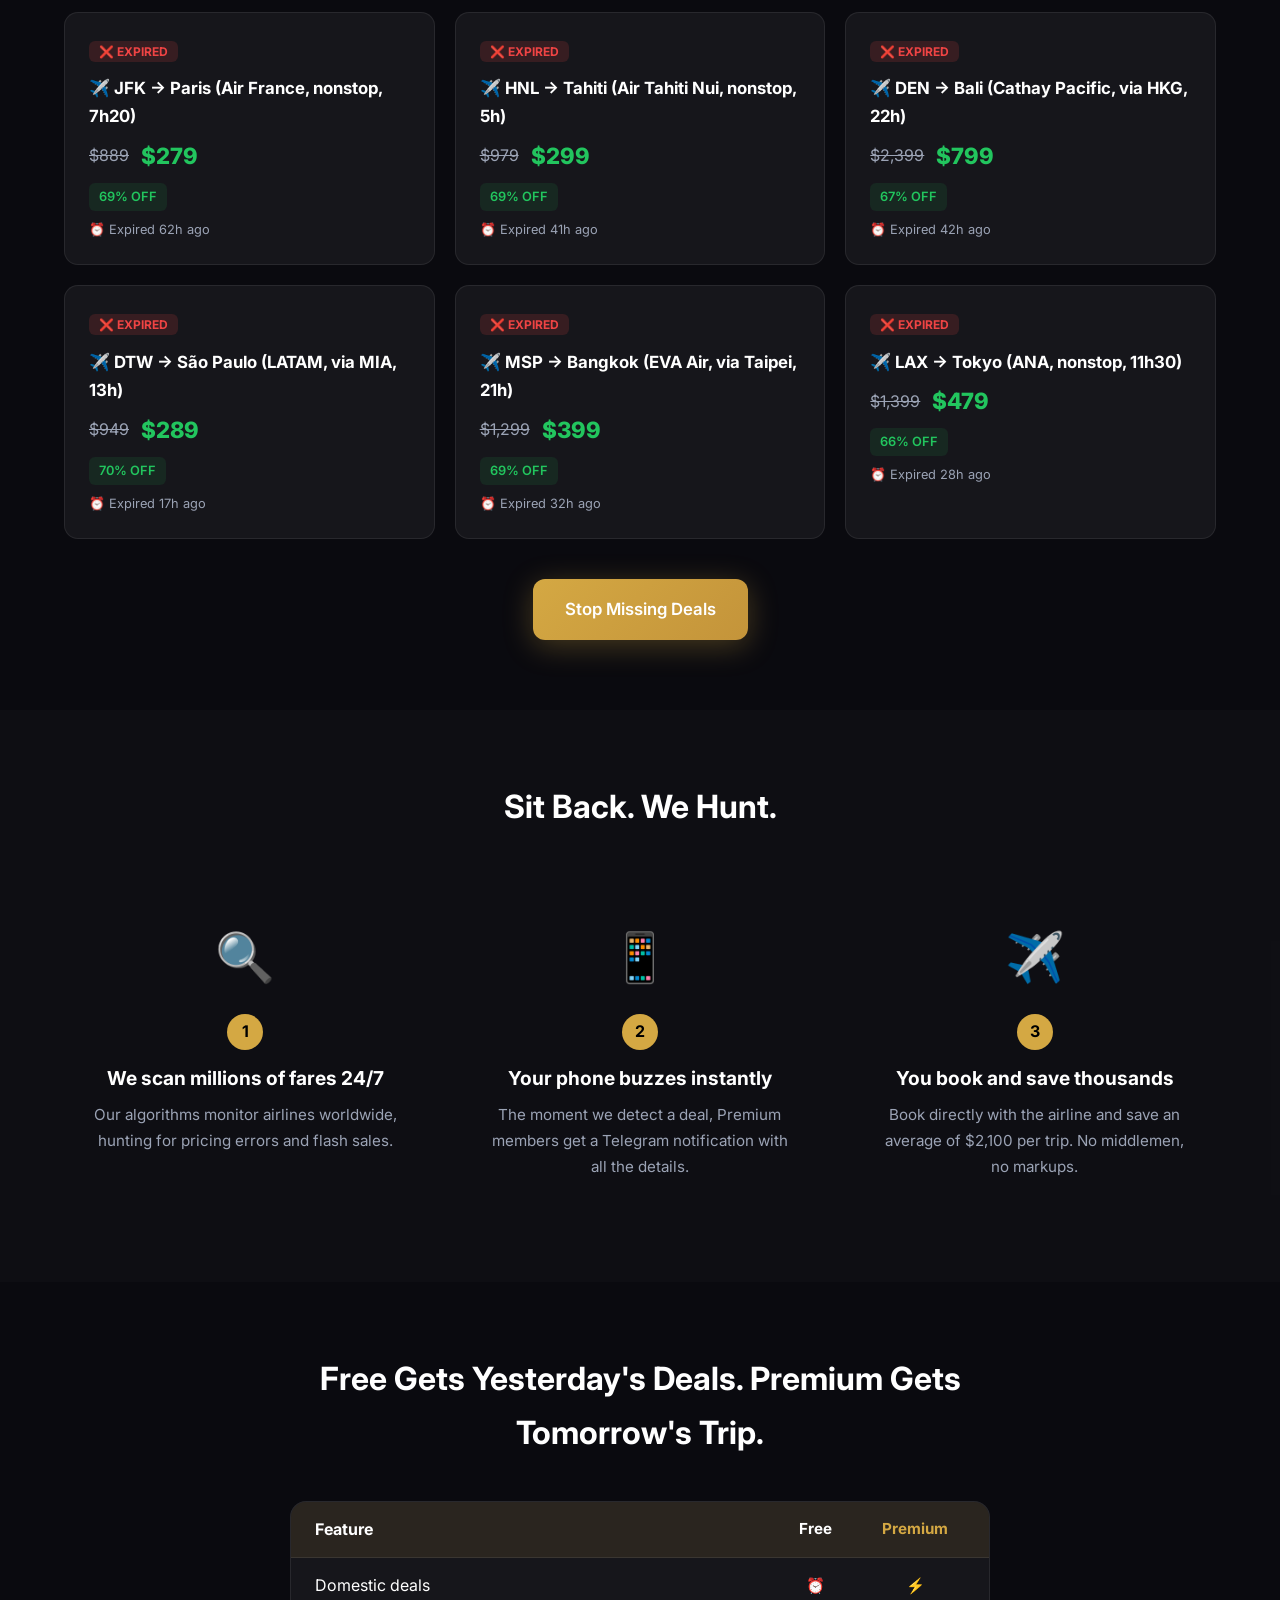
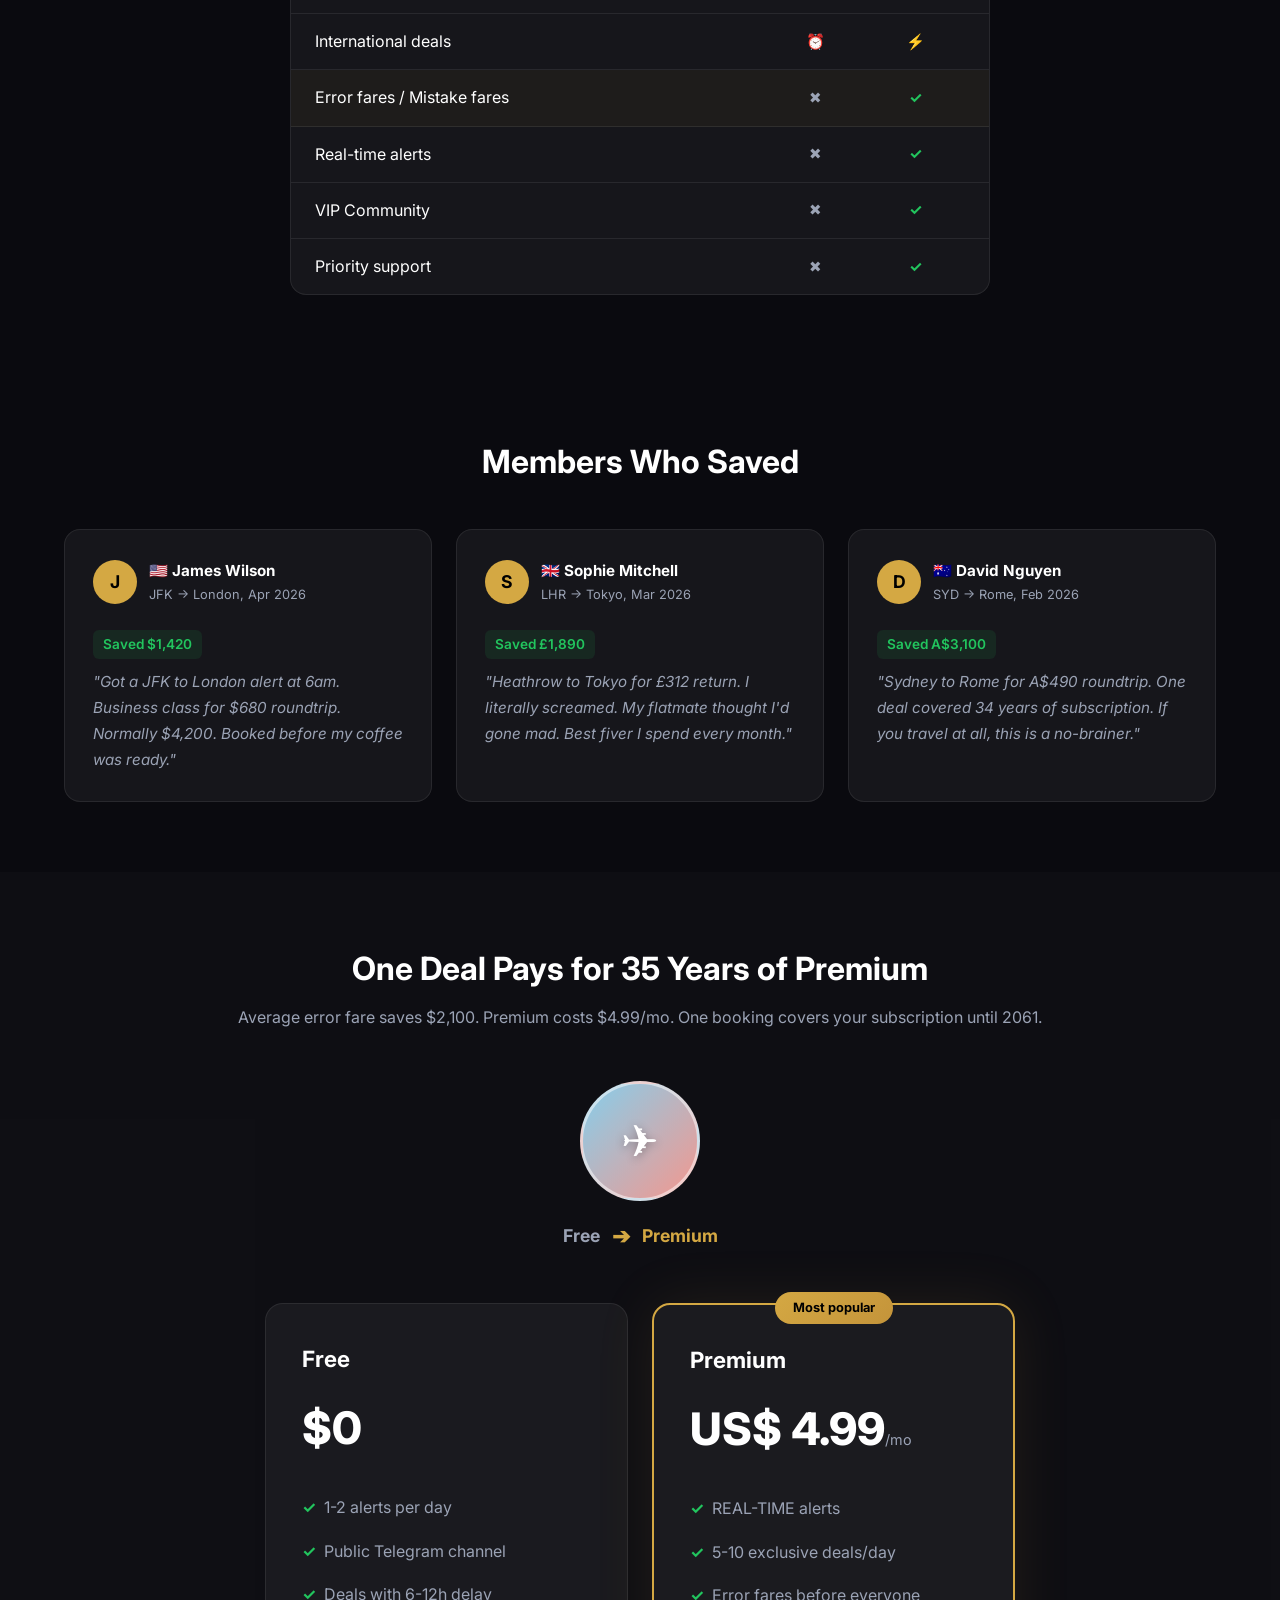
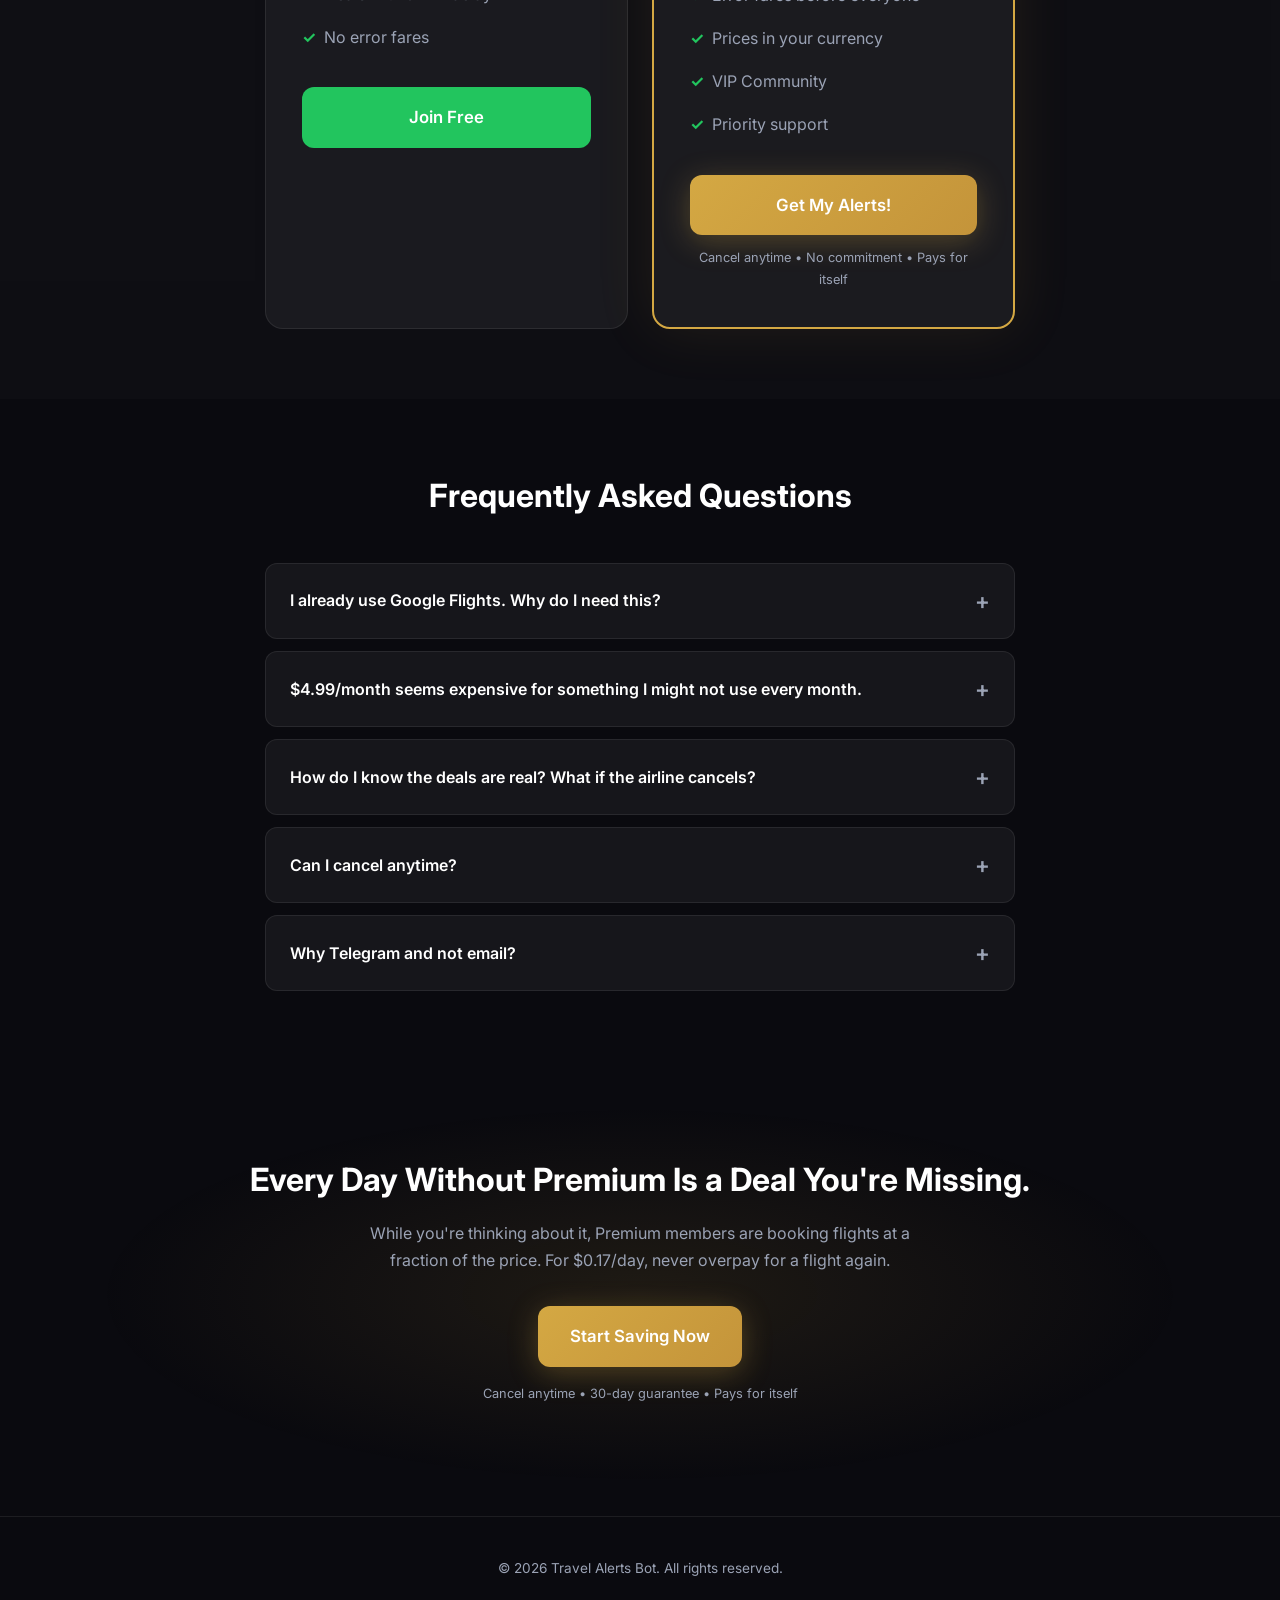
==== commit e5b7a8a6: "fix: complete debug audit - 14 fixes across all files API: - Fix Cache-Control: private,no-cache (wa" ====
--- a/index.html
+++ b/index.html
@@ -14,6 +14,7 @@
   <meta name="twitter:card" content="summary">
   <meta name="twitter:title" content="TravelAlerts - Error Fares & Cheap Flights">
   <meta name="twitter:description" content="Get instant alerts for airline error fares. Save up to 90% on international flights.">
+  <link rel="canonical" href="https://site-alertas-viagem.vercel.app">
   <link rel="icon" type="image/svg+xml" href="data:image/svg+xml,<svg xmlns='http://www.w3.org/2000/svg' viewBox='0 0 100 100'><text y='.9em' font-size='90'>✈️</text></svg>">
   <link rel="preconnect" href="https://fonts.googleapis.com">
   <link href="https://fonts.googleapis.com/css2?family=Inter:wght@400;600;700;800&display=swap" rel="stylesheet">
@@ -121,7 +122,7 @@
       <div class="proof-bar">
         <div class="proof-item"><div class="proof-number">23,847</div><div class="proof-label" id="proof1-l">members</div></div>
         <div class="proof-item"><div class="proof-number">14</div><div class="proof-label" id="proof2-l">countries</div></div>
-        <div class="proof-item"><div class="proof-number">R$4,200</div><div class="proof-label" id="proof3-l">avg. savings</div></div>
+        <div class="proof-item"><div class="proof-number" id="proof3-n">R$4,200</div><div class="proof-label" id="proof3-l">avg. savings</div></div>
         <div class="proof-item"><div class="proof-number">30+</div><div class="proof-label" id="proof4-l">error fares/mo</div></div>
       </div>
     </div>
@@ -232,8 +233,8 @@
   <!-- PRICING -->
   <section class="pricing" id="pricing">
     <div class="container">
-      <h2 id="pricing-title">One Deal Pays for 17 Years of Premium</h2>
-      <p class="subtitle" id="pricing-sub">Average error fare saves $2,100. One booking covers your subscription until 2043.</p>
+      <h2 id="pricing-title">One Deal Pays for 35 Years of Premium</h2>
+      <p class="subtitle" id="pricing-sub">Average error fare saves $2,100. One booking covers your subscription until 2061.</p>
       <!-- Logo Transition Animation -->
       <div class="logo-transition-wrapper">
         <div class="logo-transition">
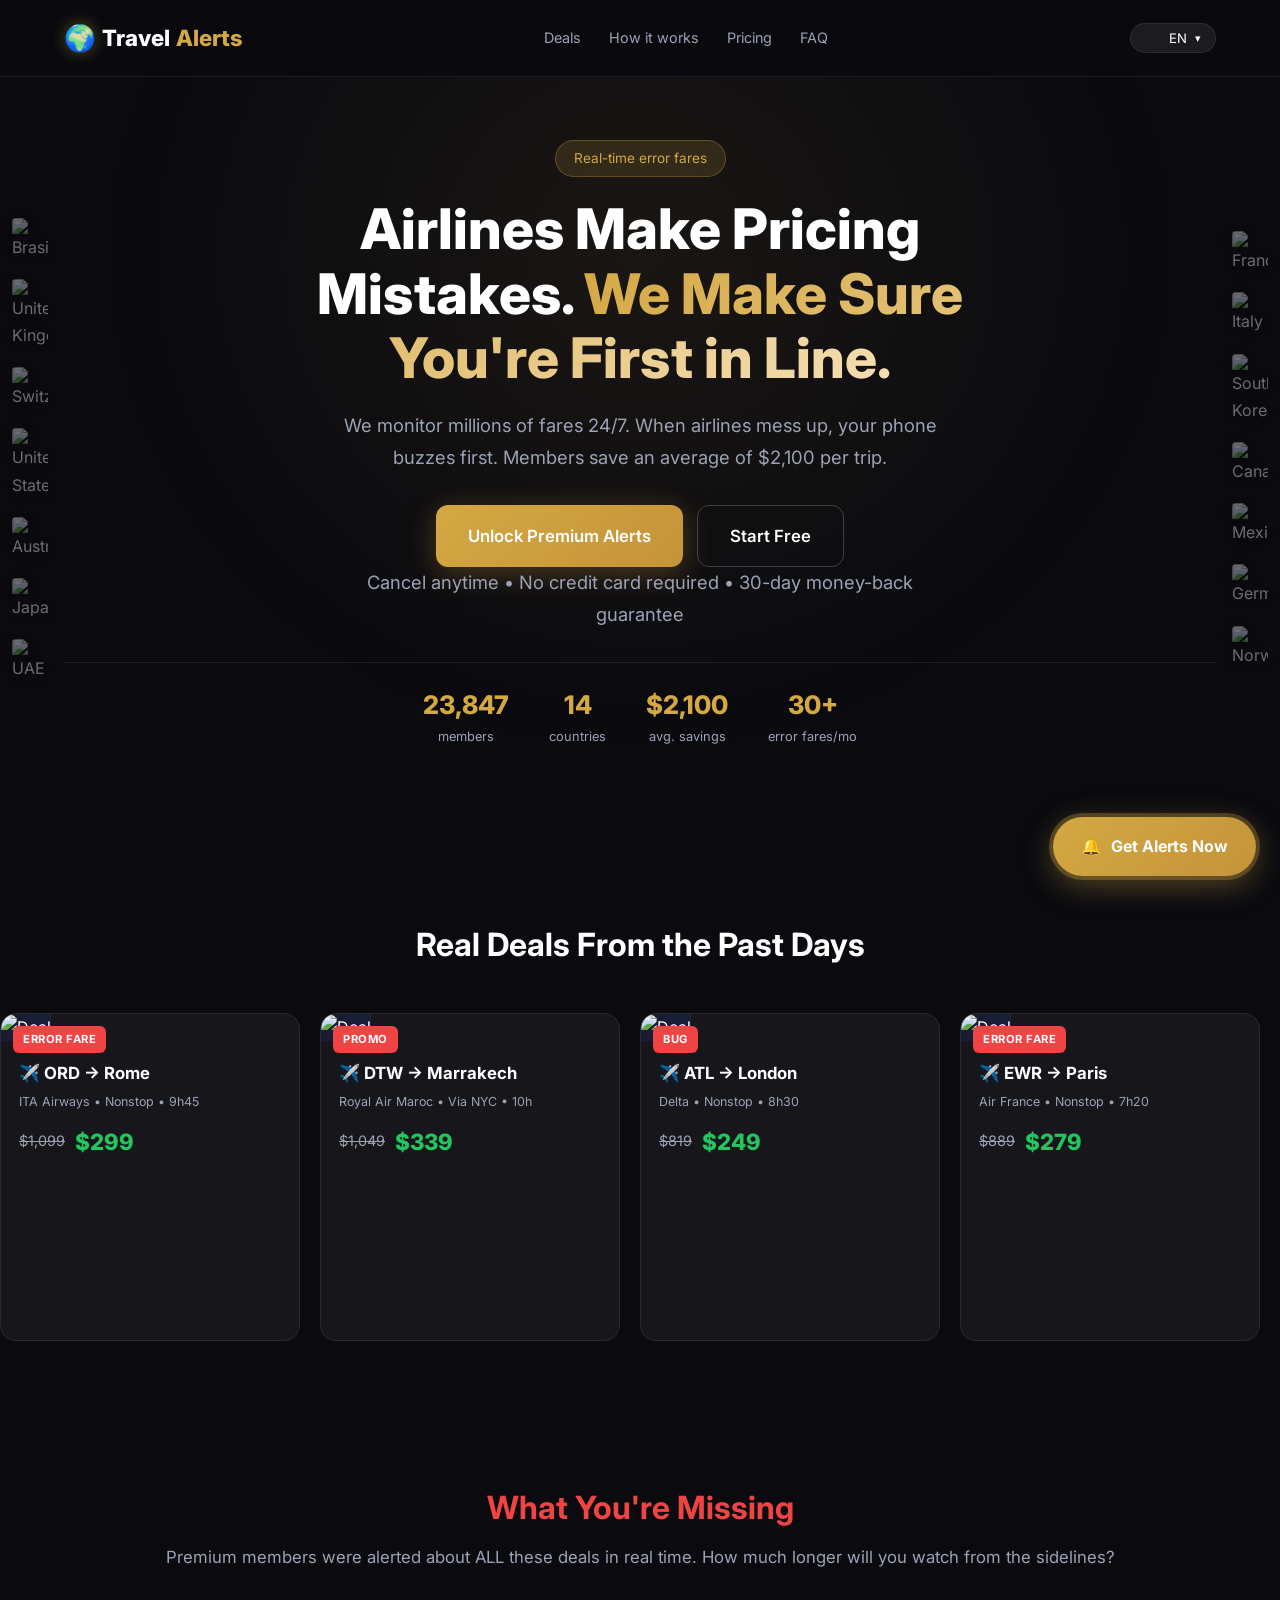
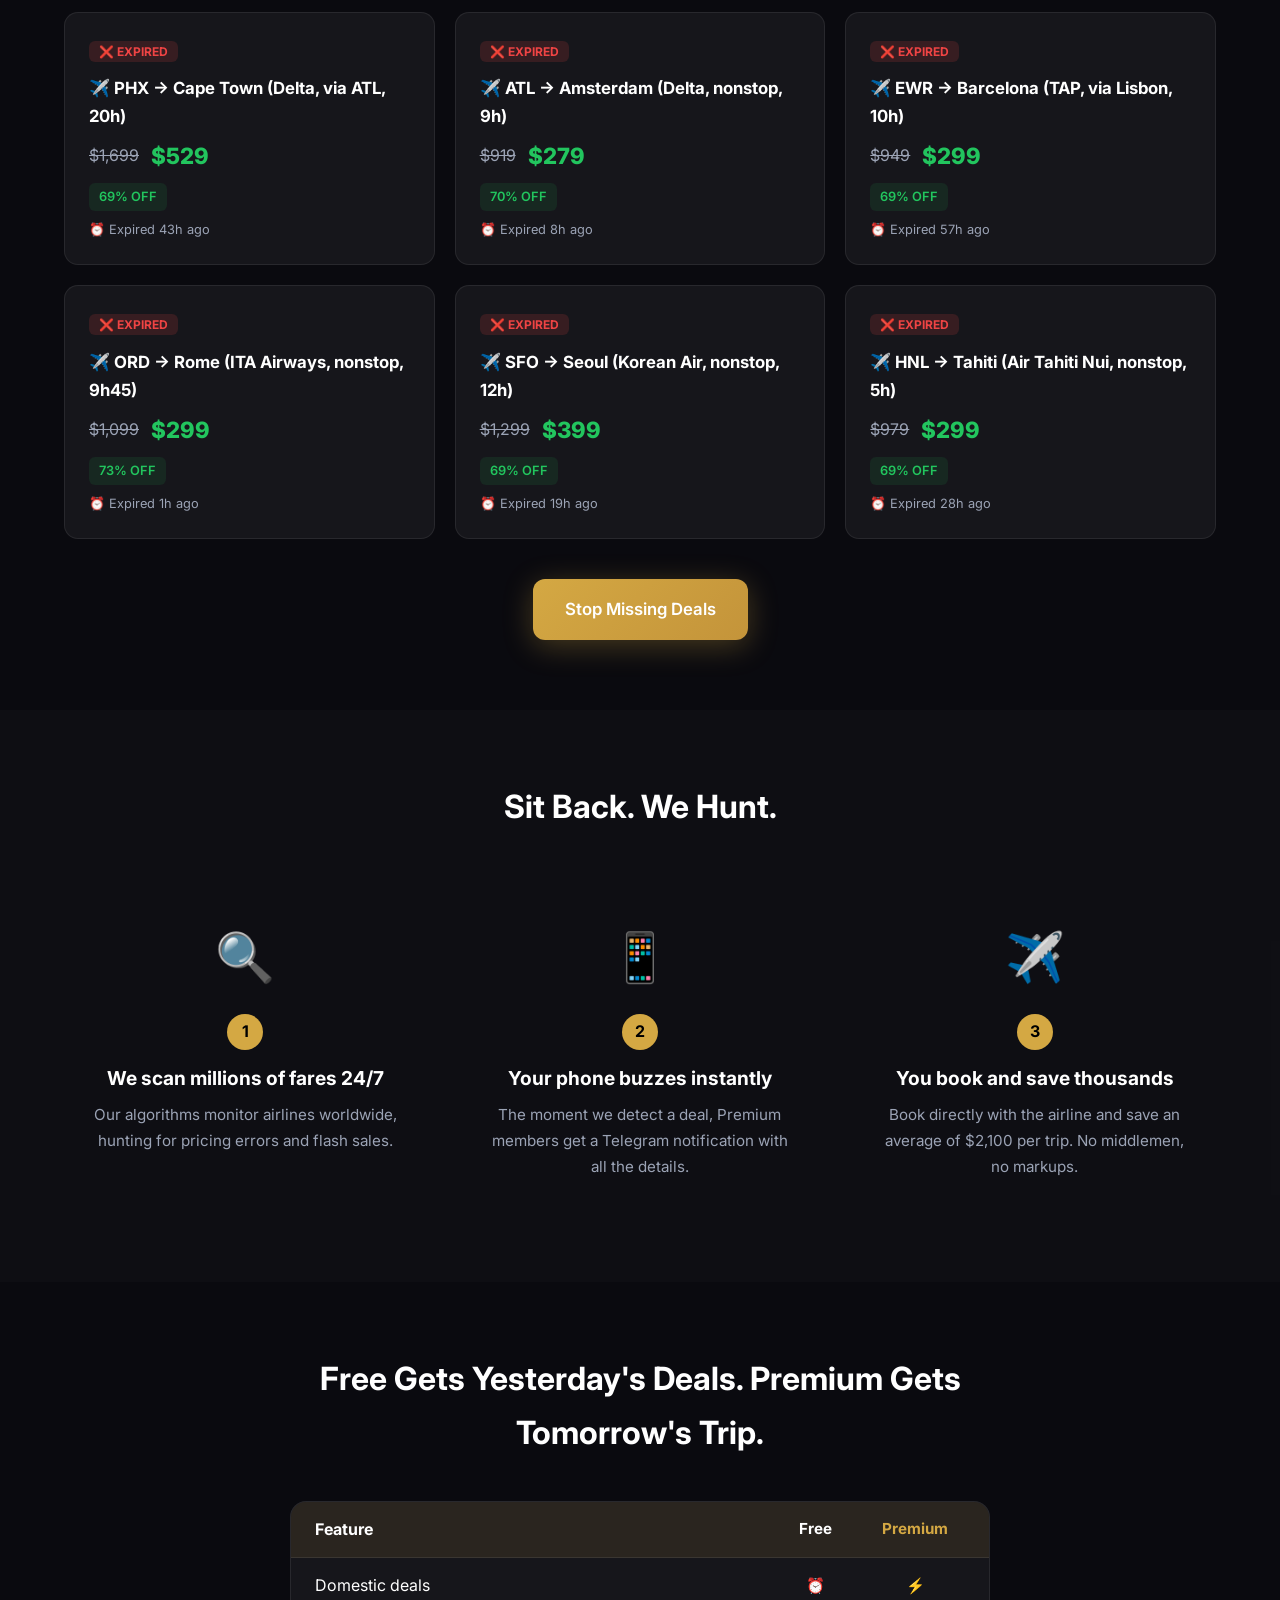
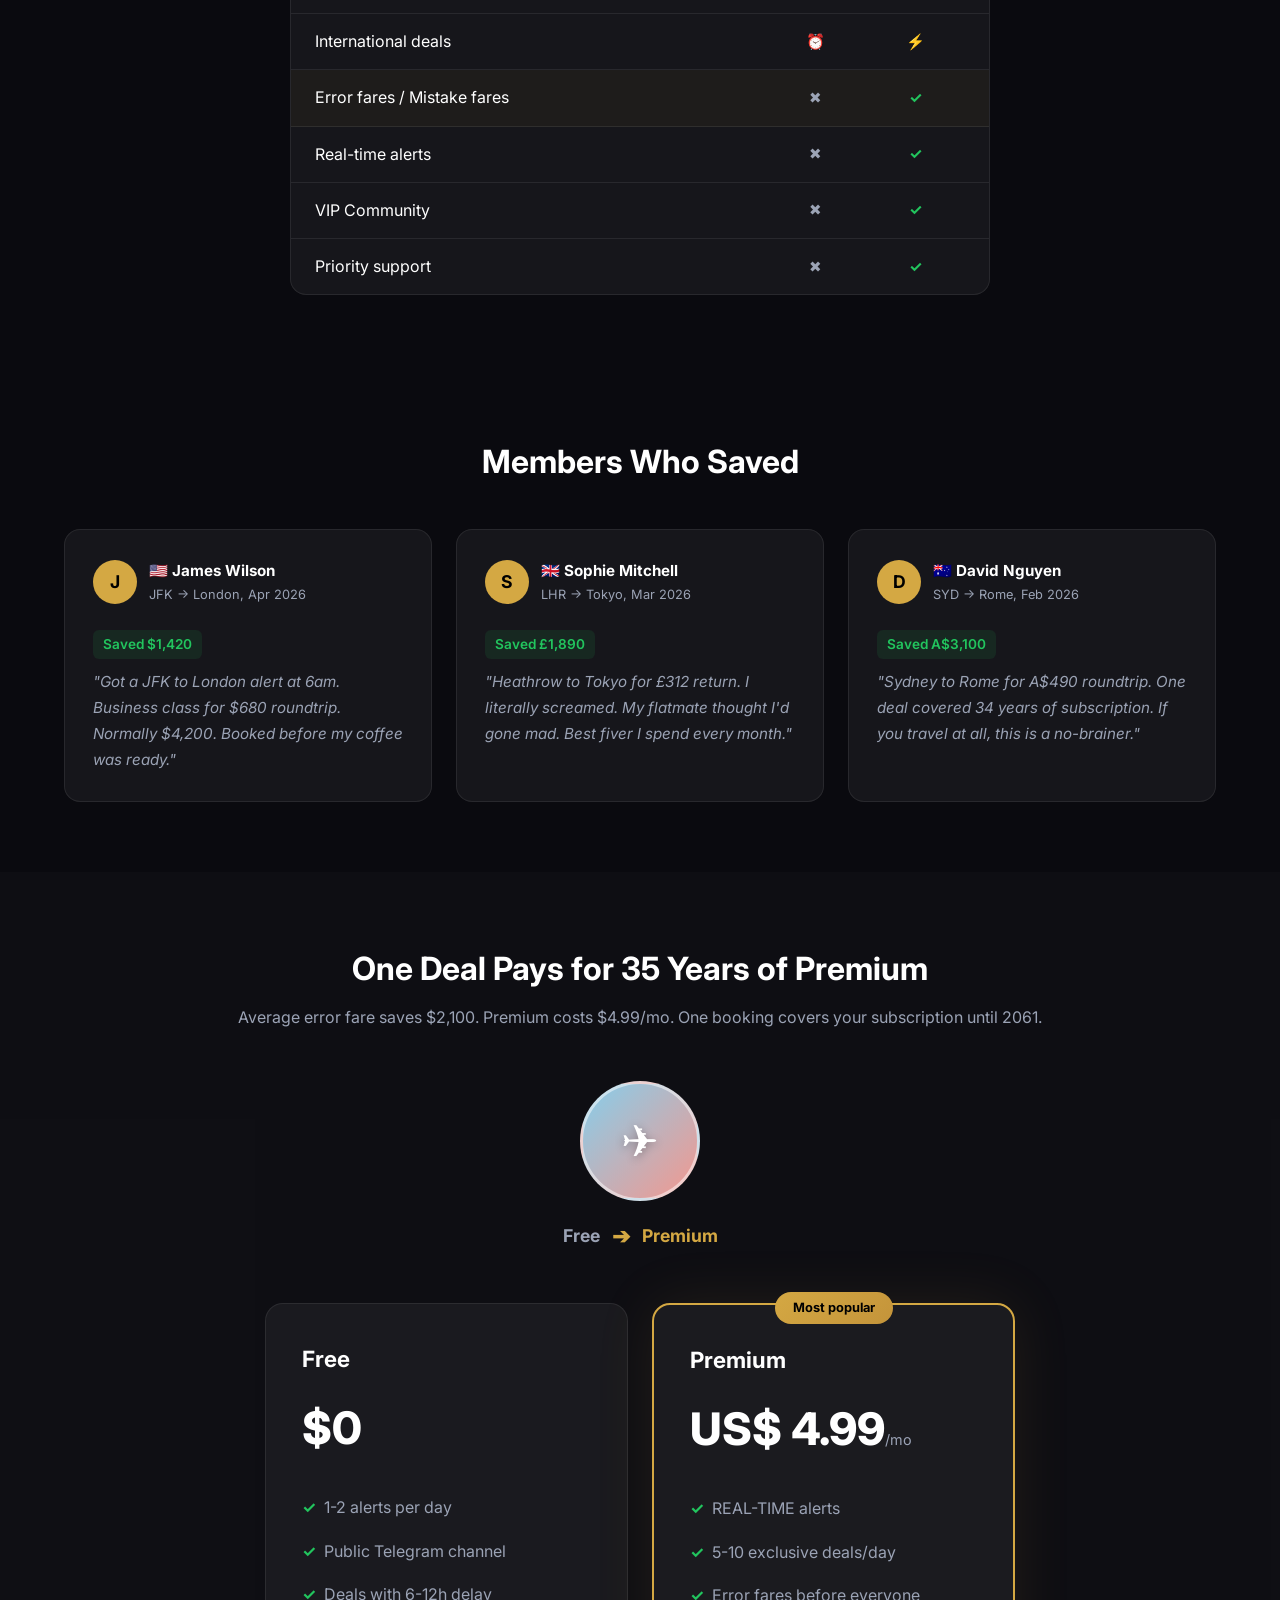
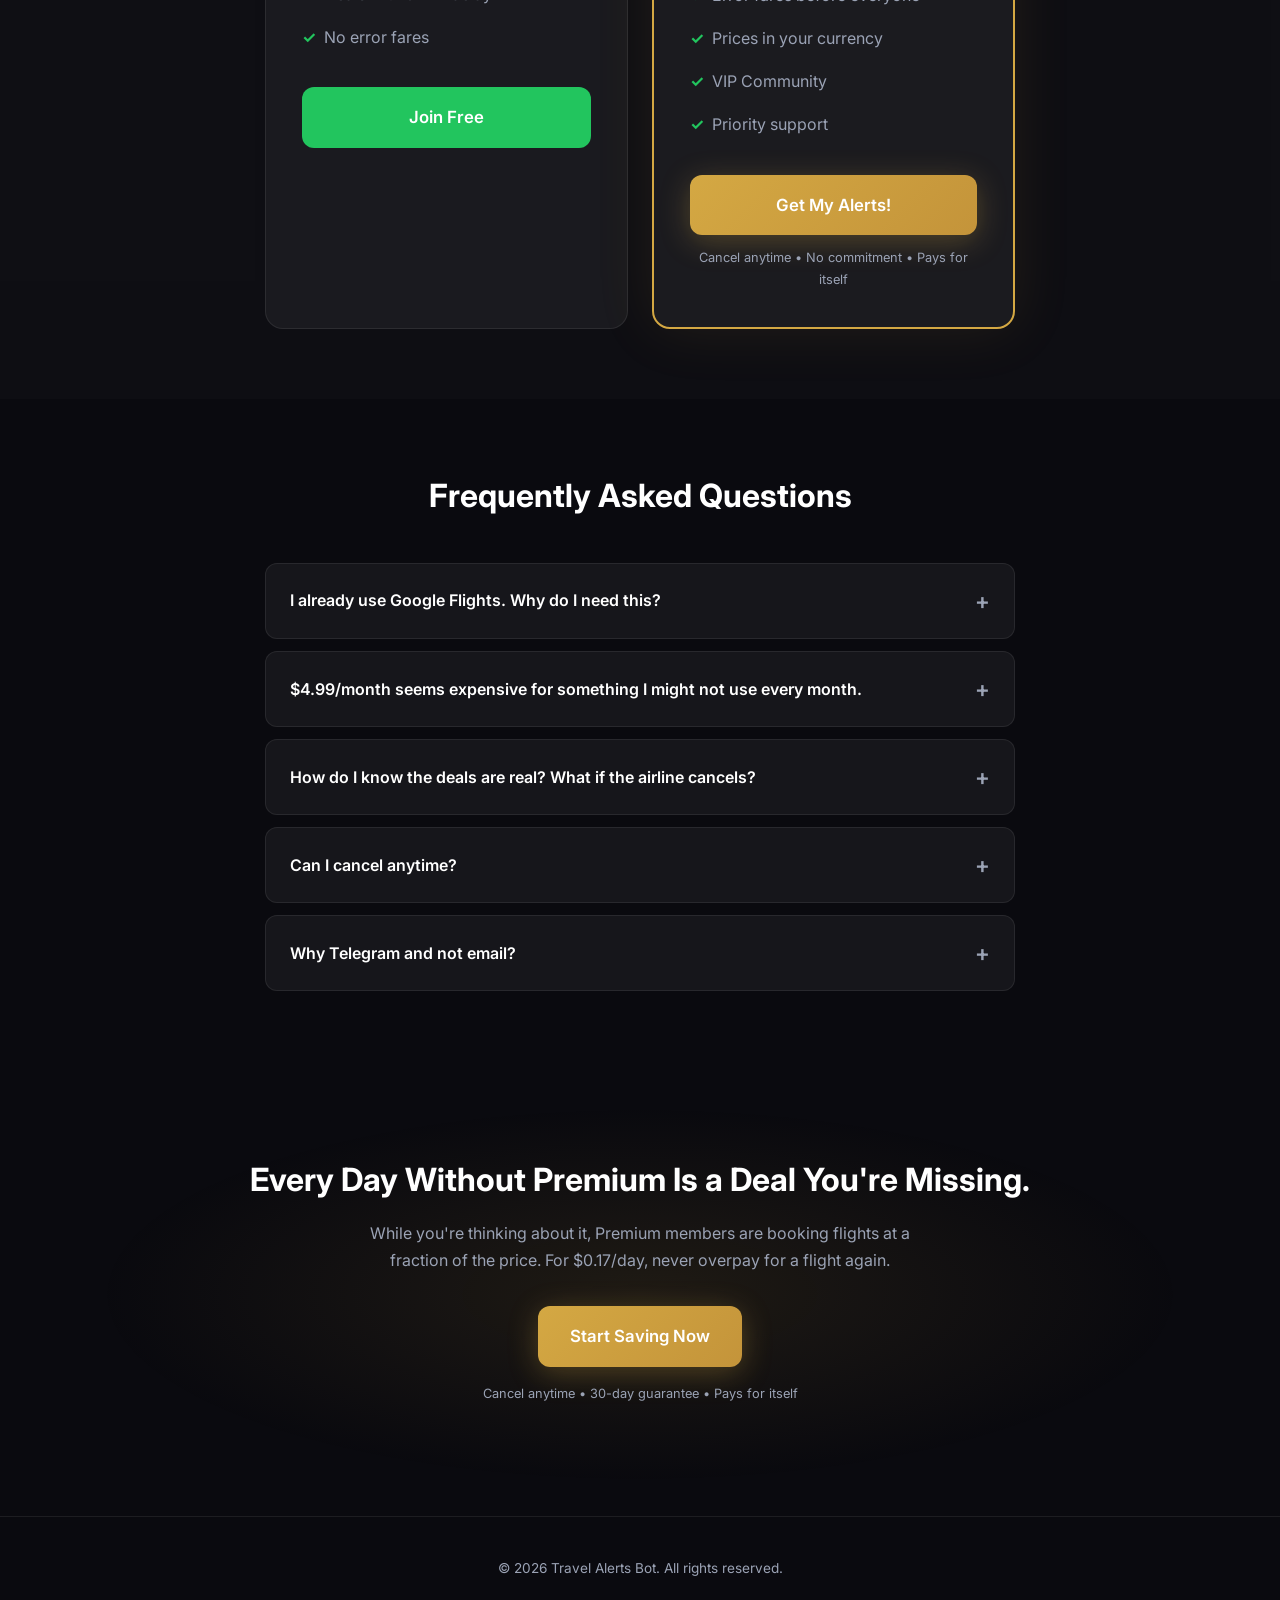
==== commit f0a5c3f0: "fix: remove unsafe-inline CSP + add Cross-Origin headers for A+ rating - Moved inline scripts to ext" ====
--- a/index.html
+++ b/index.html
@@ -309,17 +309,6 @@
   </footer>
 
   <script src="/js/i18n.js"></script>
-  <script>
-    // Background slideshow - muda a cada 15 segundos
-    (function() {
-      const slides = document.querySelectorAll('.bg-slide');
-      let current = 0;
-      setInterval(() => {
-        slides[current].classList.remove('active');
-        current = (current + 1) % slides.length;
-        slides[current].classList.add('active');
-      }, 15000);
-    })();
-  </script>
+  <script src="/js/slideshow.js"></script>
 </body>
 </html>
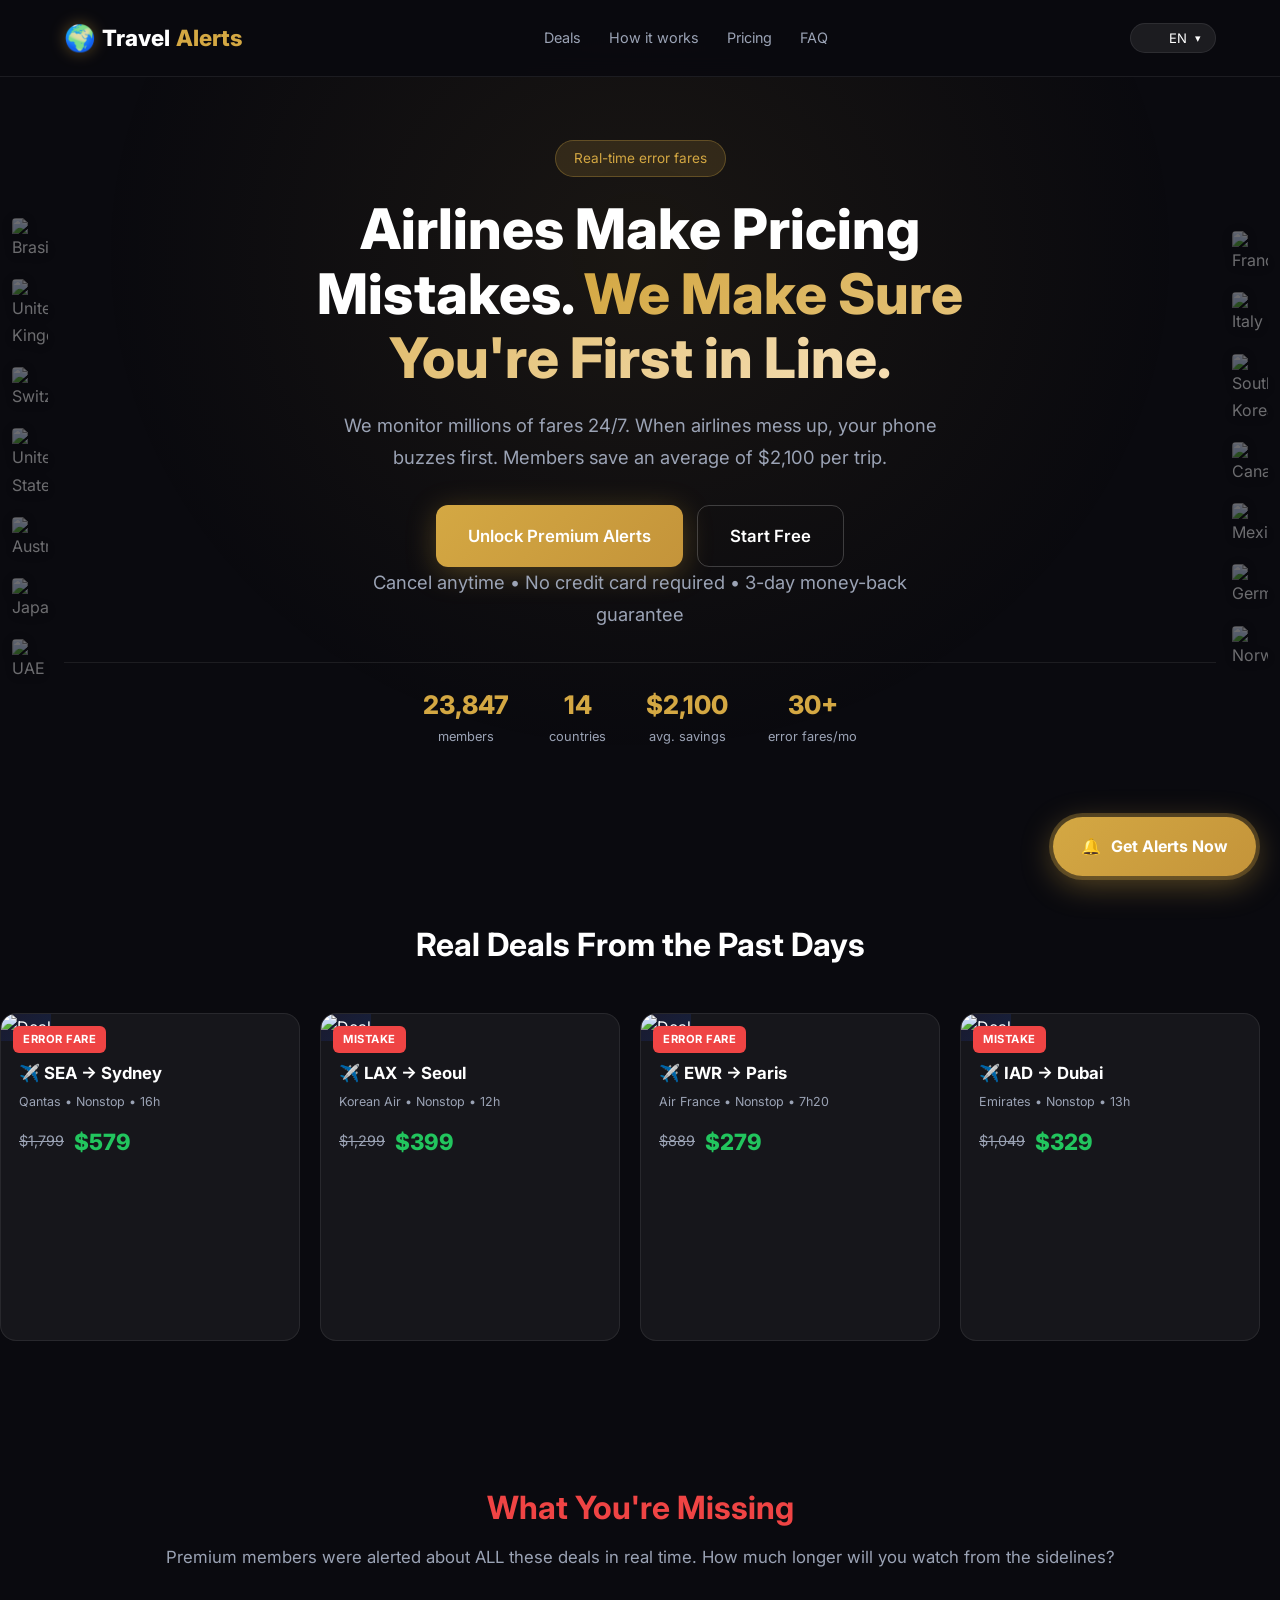
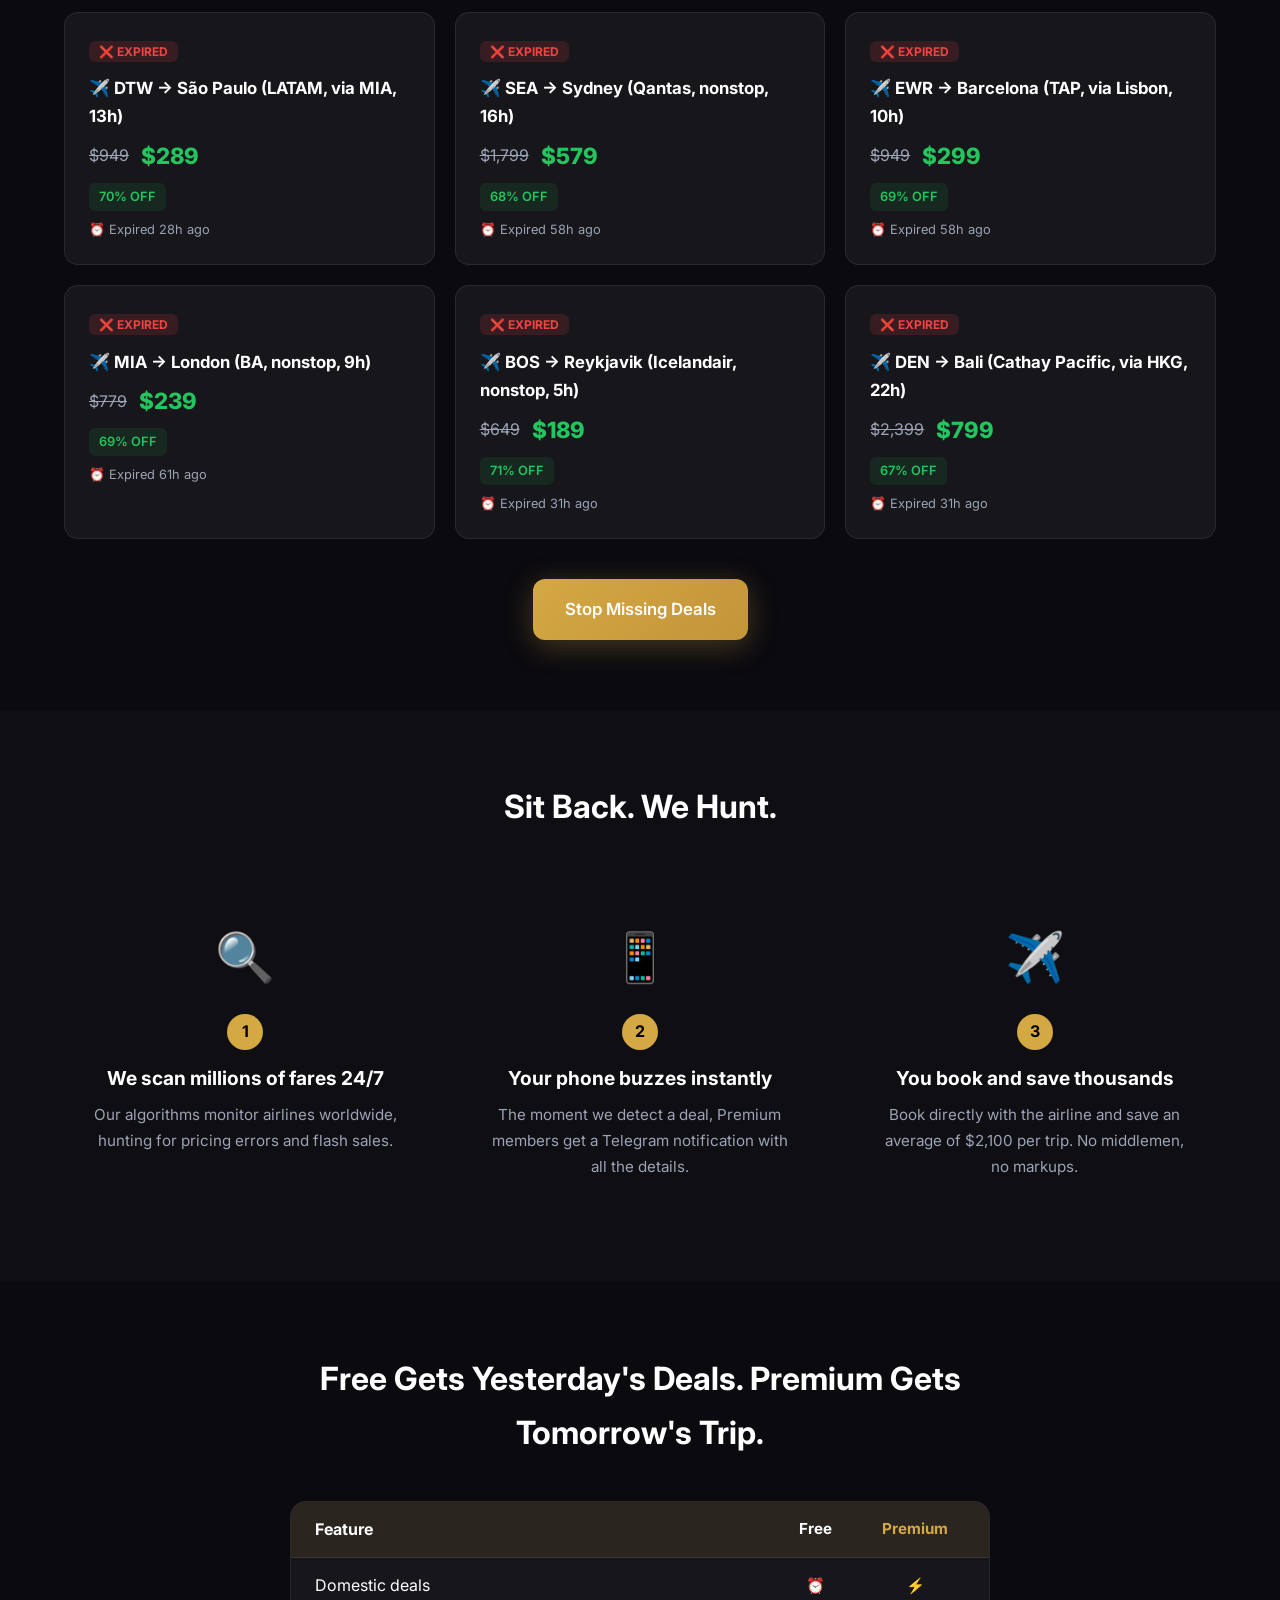
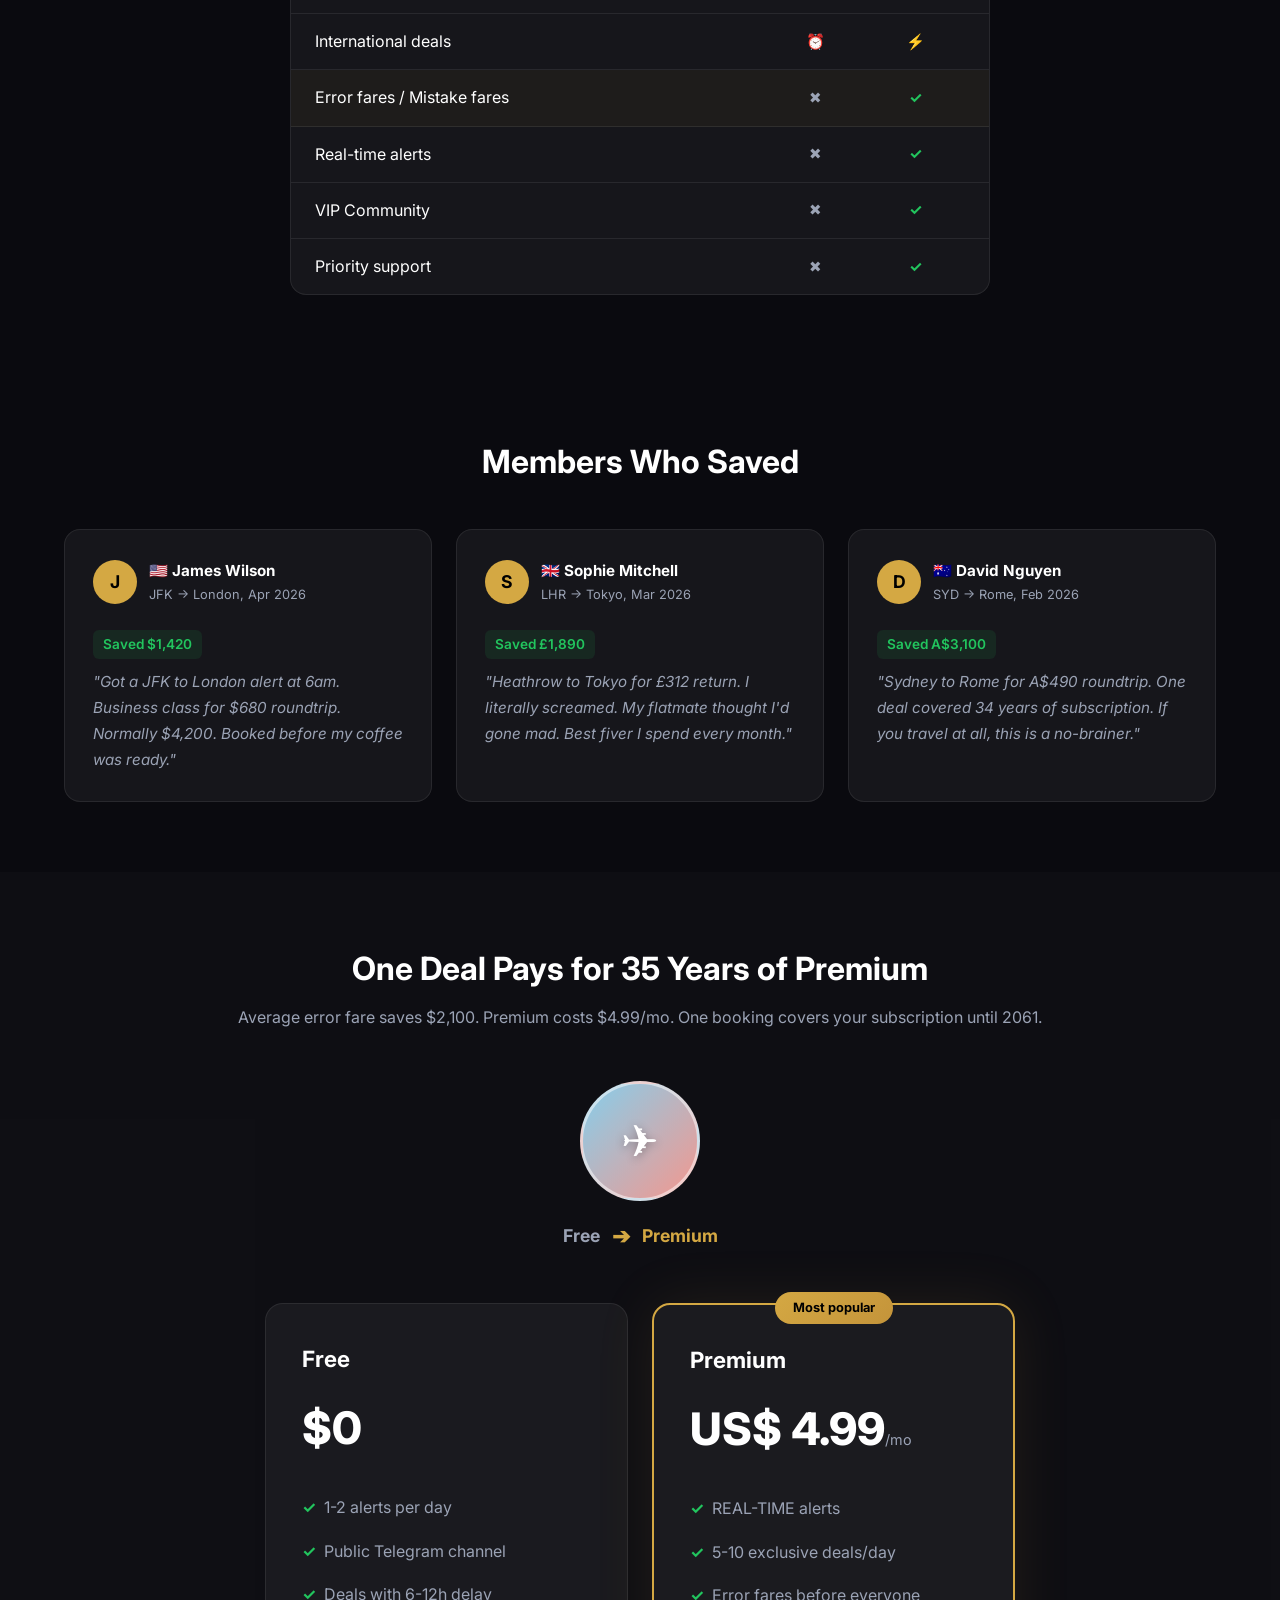
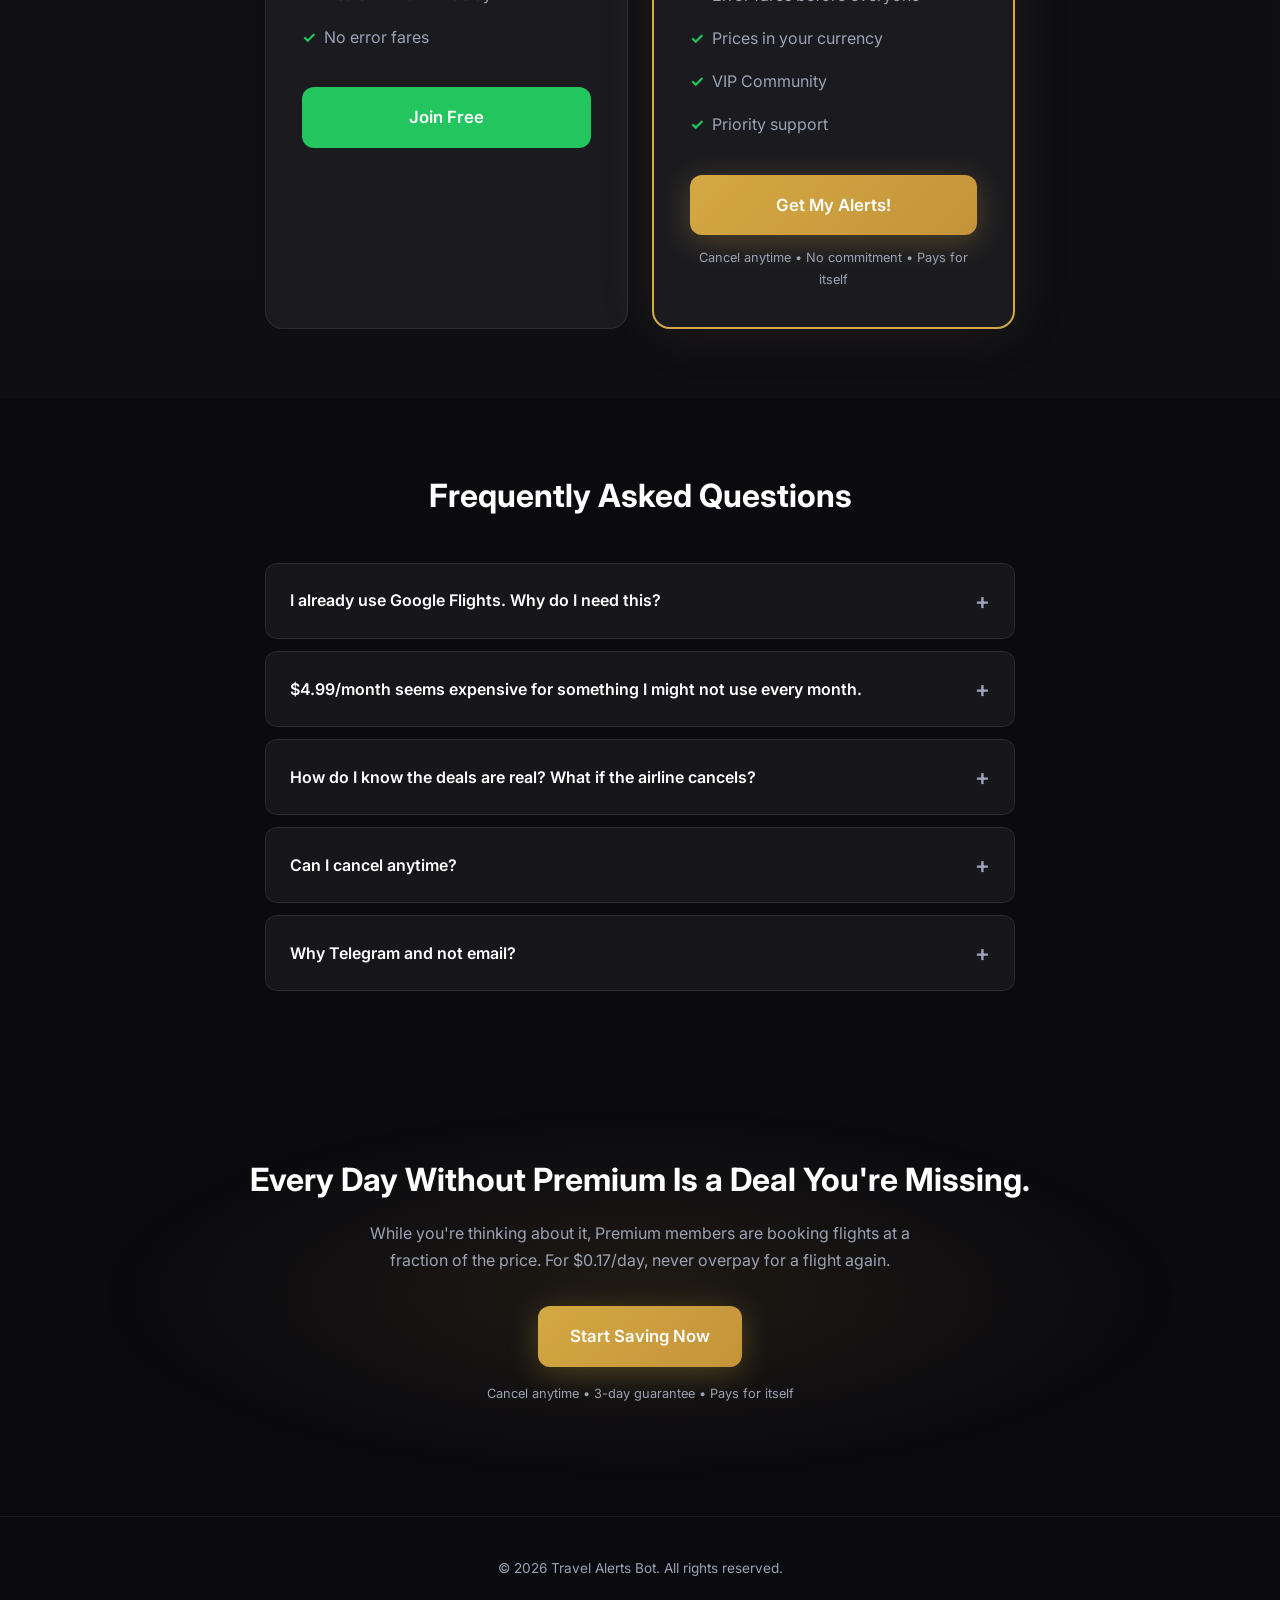
==== commit c8d7344d: "fix: guarantee 30 days → 3 days across all 10 languages Changed money-back guarantee from 30 to 3 da" ====
--- a/index.html
+++ b/index.html
@@ -118,7 +118,7 @@
         <a href="#pricing" class="btn btn-cta" id="btn-premium">Unlock Premium Alerts</a>
         <a href="https://t.me/passagensbaratasb" target="_blank" class="btn btn-outline" id="btn-free">Start Free</a>
       </div>
-      <p class="hero-micro" id="hero-micro">Cancel anytime &bull; No credit card required &bull; 30-day guarantee</p>
+      <p class="hero-micro" id="hero-micro">Cancel anytime &bull; No credit card required &bull; 3-day guarantee</p>
       <div class="proof-bar">
         <div class="proof-item"><div class="proof-number">23,847</div><div class="proof-label" id="proof1-l">members</div></div>
         <div class="proof-item"><div class="proof-number">14</div><div class="proof-label" id="proof2-l">countries</div></div>
@@ -297,7 +297,7 @@
       <h2 id="final-title">Every Day Without Premium Is a Deal You're Missing.</h2>
       <p id="final-desc">While you're thinking about it, Premium members are booking flights at a fraction of the price.</p>
       <a href="#pricing" class="btn btn-cta" id="final-cta">Start Saving Now</a>
-      <p class="final-micro" id="final-micro">Cancel anytime &bull; 30-day guarantee &bull; Pays for itself</p>
+      <p class="final-micro" id="final-micro">Cancel anytime &bull; 3-day guarantee &bull; Pays for itself</p>
     </div>
   </section>
 
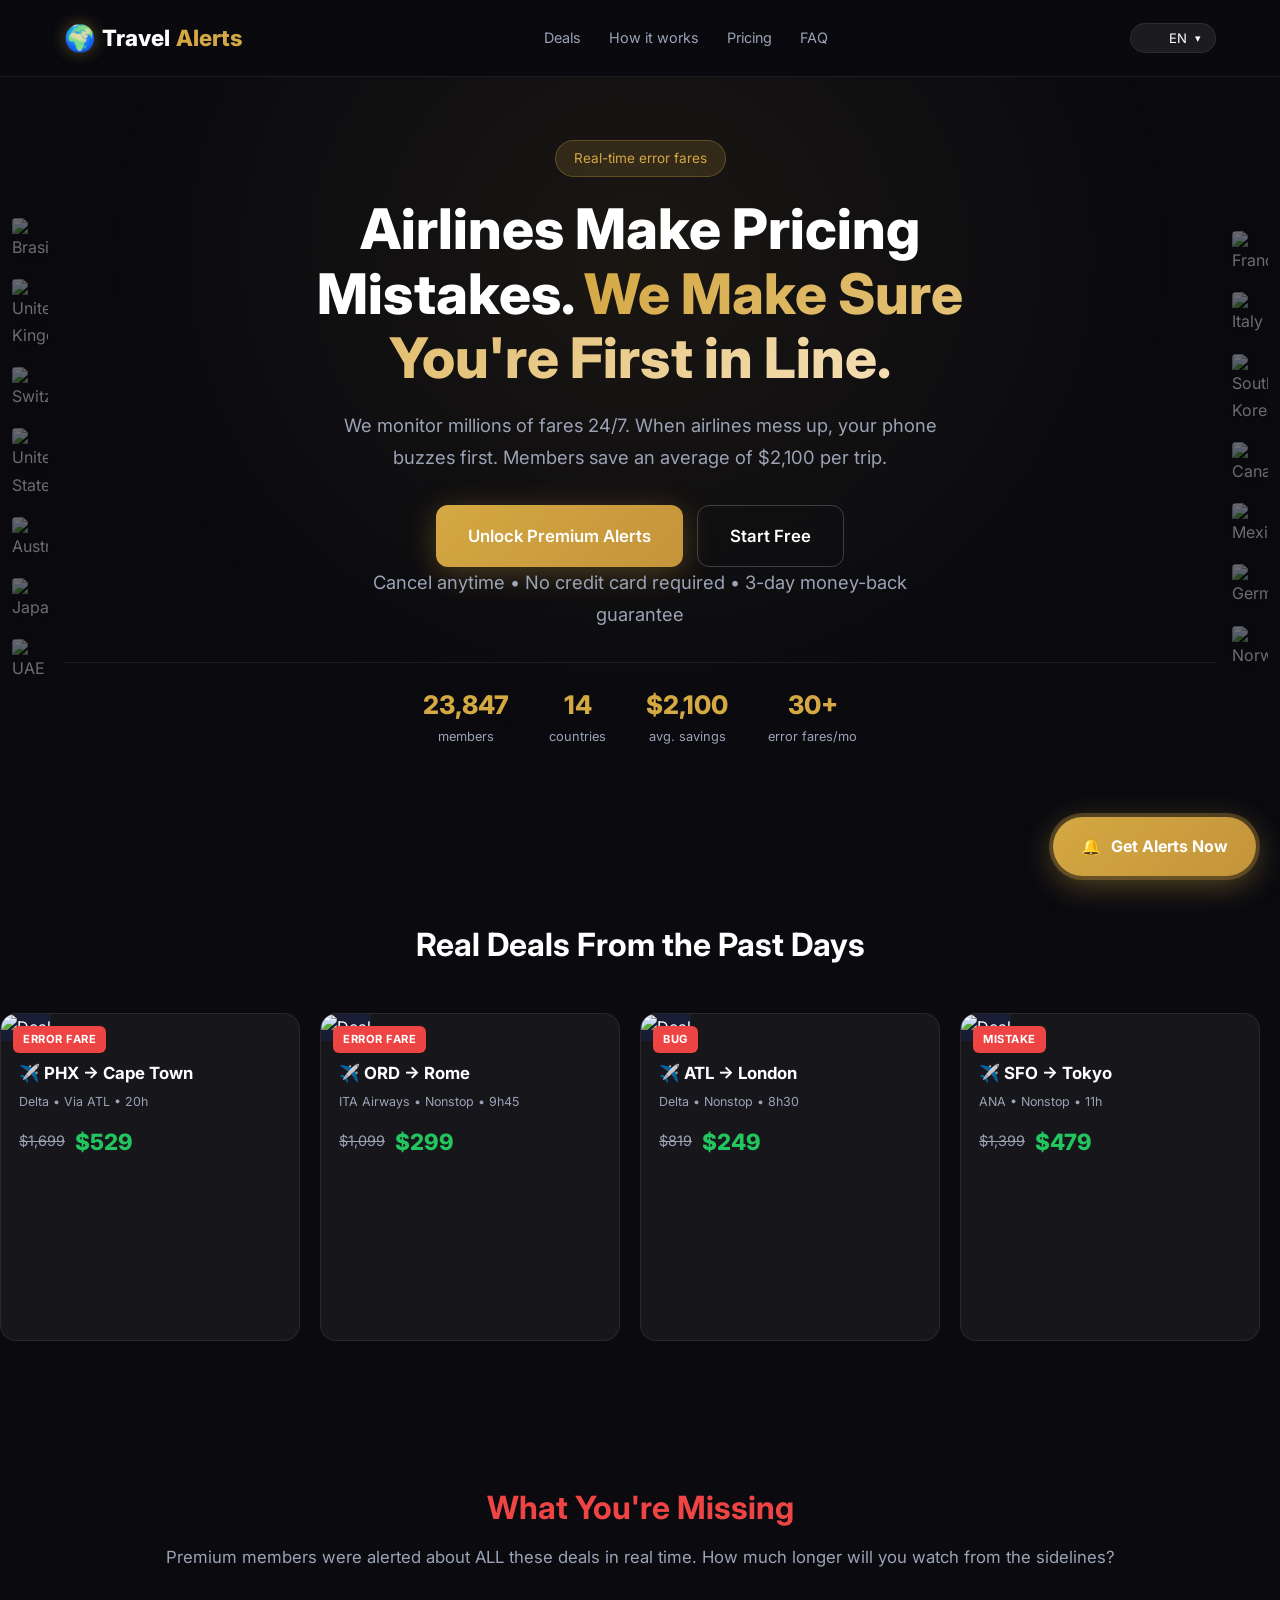
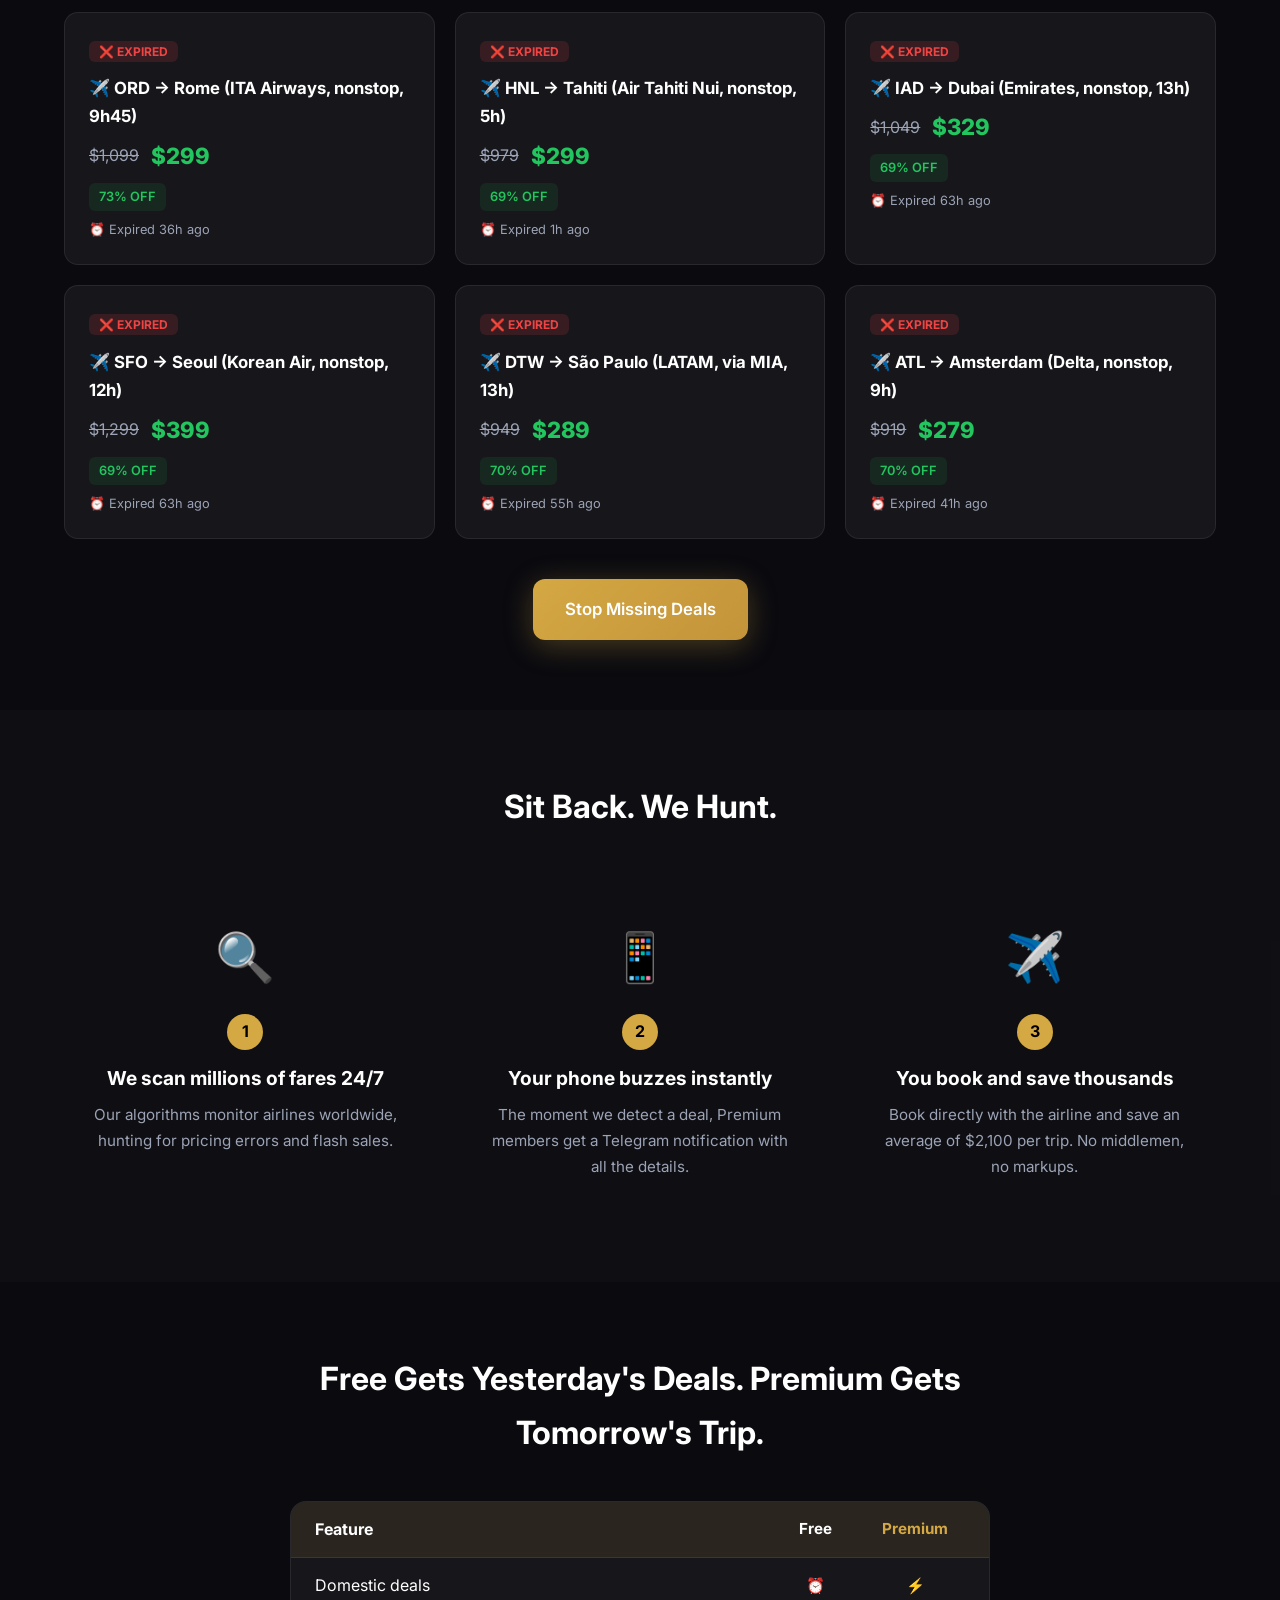
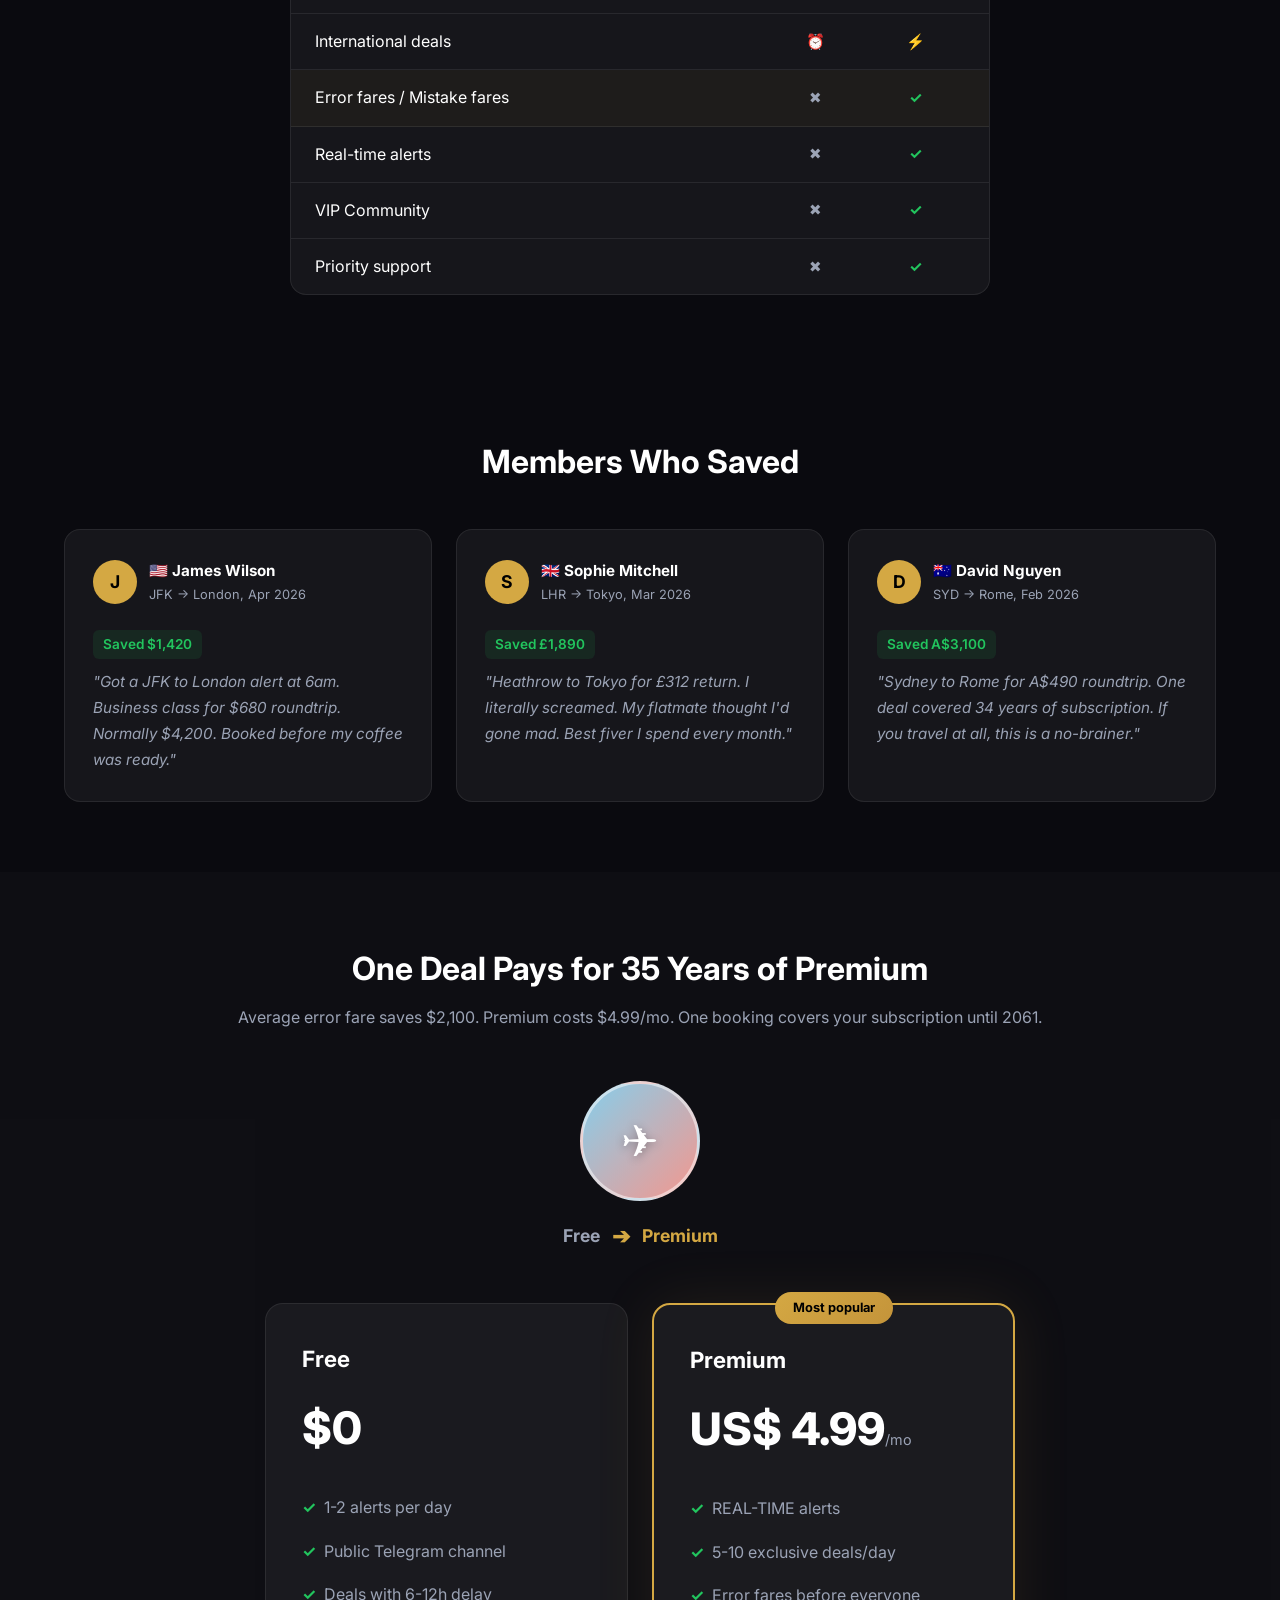
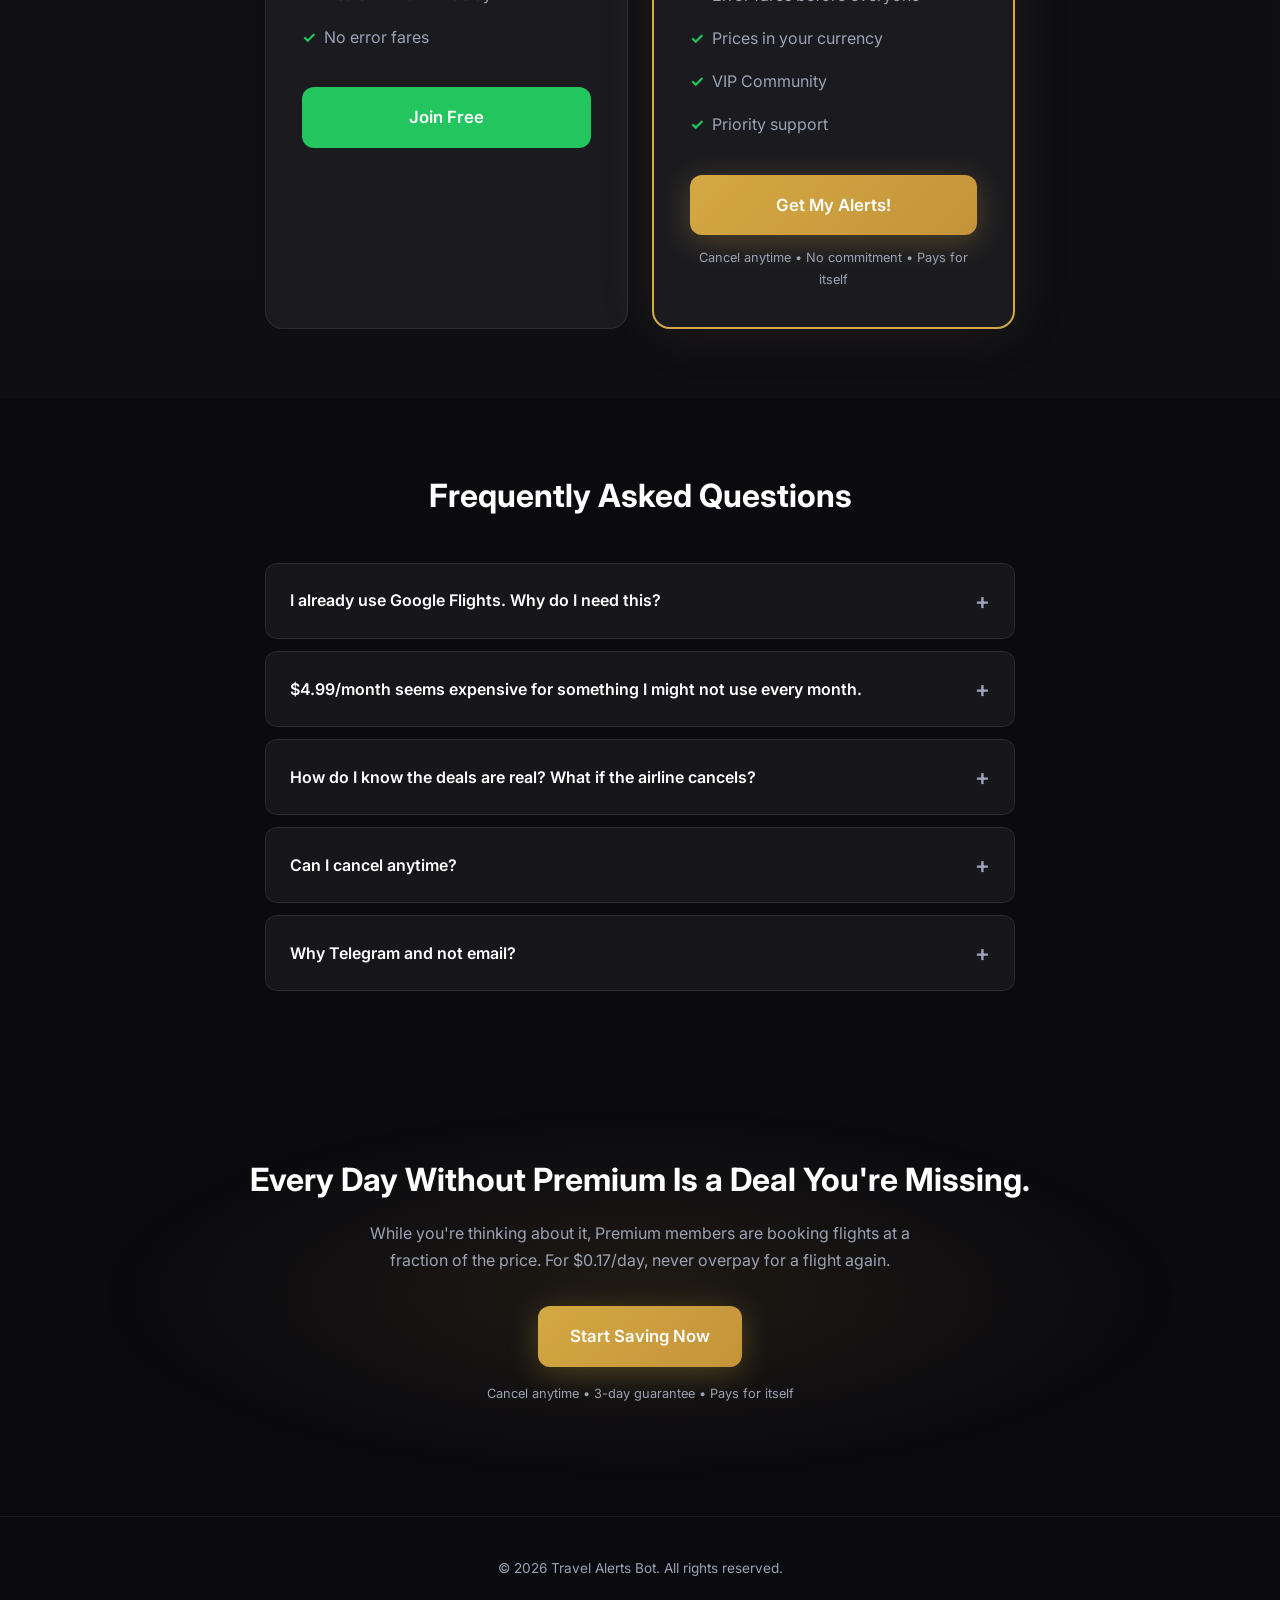
==== commit 80fddc42: "feat: multi-currency checkout with IP-locked anti-exploit protection - All 11 Stripe Payment Links a" ====
--- a/index.html
+++ b/index.html
@@ -77,7 +77,10 @@
             <img src="https://flagcdn.com/w20/br.png" alt=""> Portugu&ecirc;s
           </div>
           <div class="lang-option" data-lang="en" data-curr="USD" data-flag="us">
-            <img src="https://flagcdn.com/w20/us.png" alt=""> English
+            <img src="https://flagcdn.com/w20/us.png" alt=""> English (US)
+          </div>
+          <div class="lang-option" data-lang="en" data-curr="GBP" data-flag="gb">
+            <img src="https://flagcdn.com/w20/gb.png" alt=""> English (UK)
           </div>
           <div class="lang-option" data-lang="es" data-curr="EUR" data-flag="es">
             <img src="https://flagcdn.com/w20/es.png" alt=""> Espa&ntilde;ol
